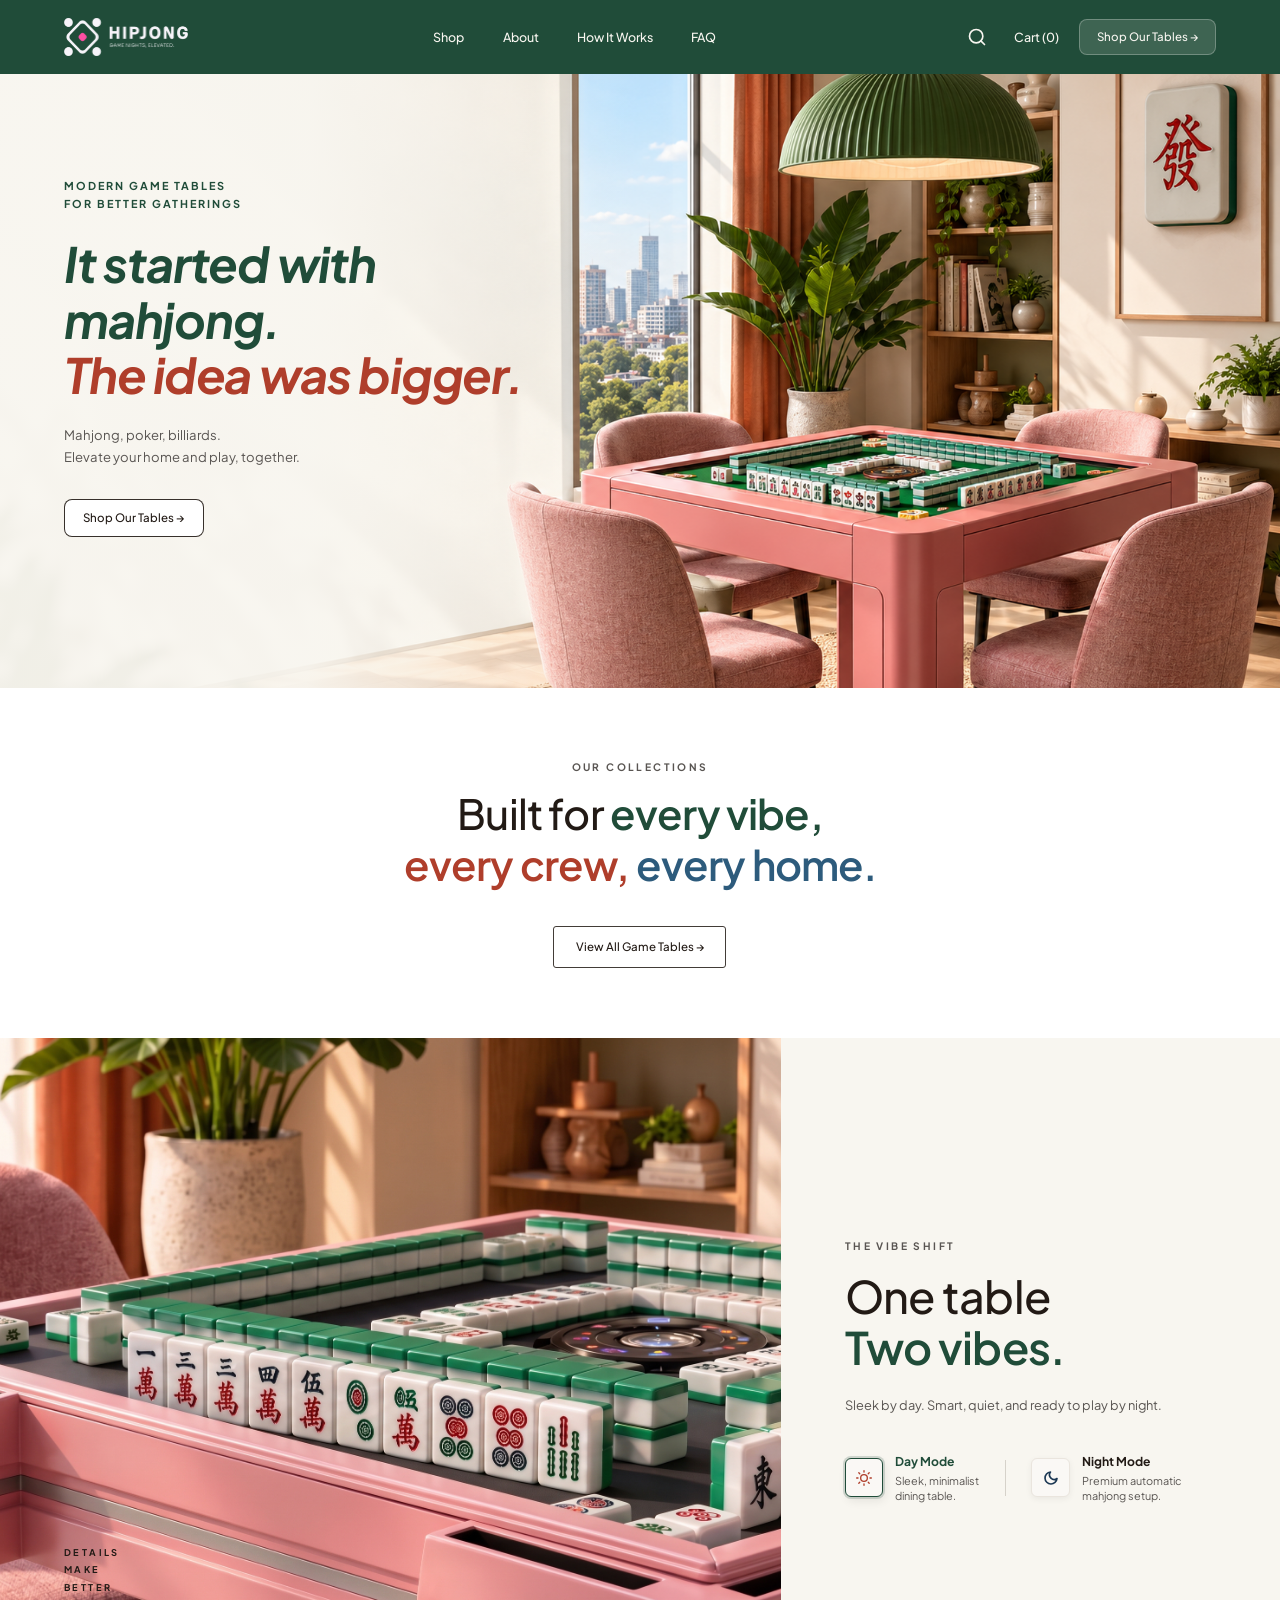
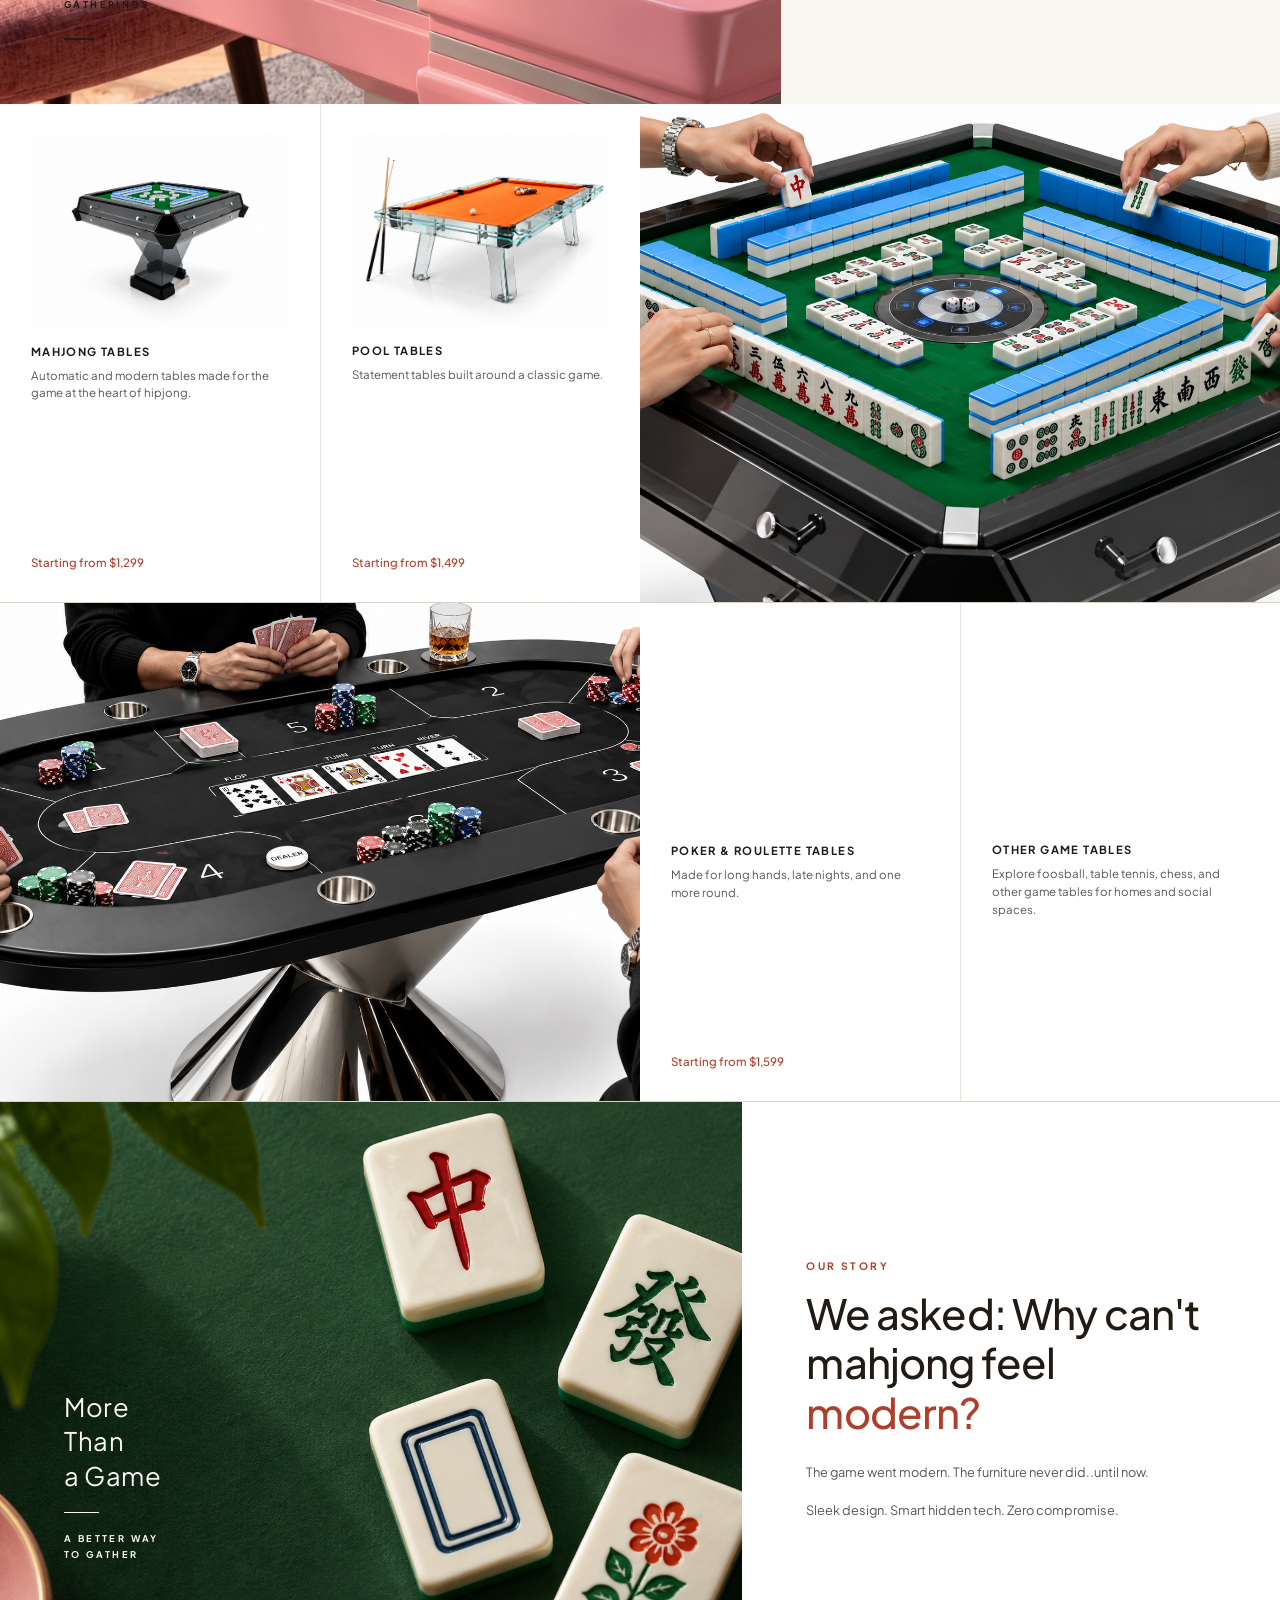
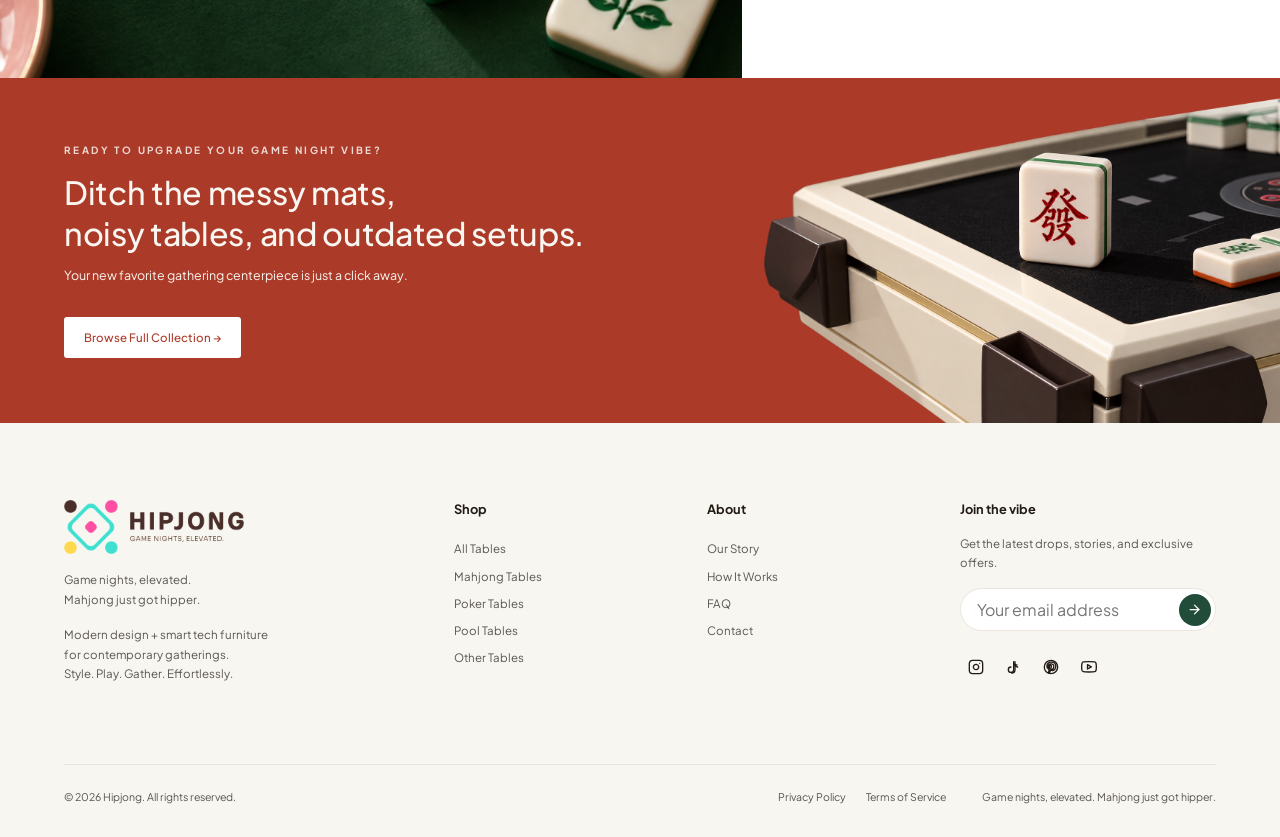
==== index.html @ 3e025894 "update everything" ====
<!DOCTYPE html>
<html lang="en">
<head>
    <meta charset="UTF-8">
    <!-- viewport-fit=cover: aman untuk iPhone dengan notch -->
    <meta name="viewport" content="width=device-width, initial-scale=1.0, viewport-fit=cover">
    <meta name="description" content="HIPJONG makes modern, smart mahjong tables for contemporary homes. Game nights, elevated.">
    <meta name="theme-color" content="#F8F6F0">
    <title>HIPJONG - Modern Mahjong Tables</title>

    <!-- Favicon -->
    <link rel="icon" href="favicon.ico?v=3" sizes="48x48">
    <link rel="icon" type="image/png" sizes="32x32" href="favicon-32x32.png?v=3">
    <link rel="icon" type="image/png" sizes="16x16" href="favicon-16x16.png?v=3">
    <link rel="icon" type="image/png" sizes="192x192" href="favicon-192x192.png?v=3">
    <link rel="apple-touch-icon" href="apple-touch-icon.png?v=3">

    <!-- Open Graph -->
    <meta property="og:type" content="website">
    <meta property="og:site_name" content="HIPJONG">
    <meta property="og:title" content="HIPJONG - Modern Mahjong Tables">
    <meta property="og:description" content="HIPJONG makes modern, smart mahjong tables for contemporary homes. Game nights, elevated.">
    <meta property="og:image" content="https://hipjong.com/og-image.jpg">
    <meta property="og:url" content="https://hipjong.com/">

    <!-- Twitter Card -->
    <meta name="twitter:card" content="summary_large_image">
    <meta name="twitter:title" content="HIPJONG - Modern Mahjong Tables">
    <meta name="twitter:description" content="HIPJONG makes modern, smart mahjong tables for contemporary homes. Game nights, elevated.">
    <meta name="twitter:image" content="https://hipjong.com/og-image.jpg">

    <link rel="preconnect" href="https://fonts.googleapis.com">
    <link rel="preconnect" href="https://fonts.gstatic.com" crossorigin>
    <link href="https://fonts.googleapis.com/css2?family=Plus+Jakarta+Sans:ital,wght@0,400;0,500;0,600;0,700;0,800;0,900;1,500;1,600;1,800;1,900&display=swap" rel="stylesheet">
    <link rel="stylesheet" href="style.css">
    <link rel="stylesheet" href="pages-extra.css">
    <link rel="stylesheet" href="logo-loader.css">
    <script src="loader.js"></script>
    <!-- Ditandai lebih awal supaya tidak ada kedipan konten -->
    <script>document.documentElement.classList.add('js');</script>
</head>
<body>
<!-- Page loader -->
<div class="page-loader" role="status" aria-live="polite">
    <span class="visually-hidden">Loading&hellip;</span>
    <div class="page-loader-inner">
        <svg class="pl-mark" viewBox="0 0 630 632" aria-hidden="true" focusable="false">
            <g transform="translate(315 316) rotate(45)">
                <rect class="pl-ring" x="-194" y="-194" width="388" height="388" rx="60" pathLength="1" fill="none" stroke="#3FE0D0" stroke-width="52"/>
                <rect class="pl-core" x="-55" y="-55" width="110" height="110" rx="20" fill="#FF4FA3"/>
            </g>
            <circle class="pl-dot pl-dot-1" cx="74" cy="75" r="74" fill="#4A2E2A"/>
            <circle class="pl-dot pl-dot-2" cx="556" cy="75" r="74" fill="#FF4FA3"/>
            <circle class="pl-dot pl-dot-3" cx="556" cy="557" r="74" fill="#3FE0D0"/>
            <circle class="pl-dot pl-dot-4" cx="74" cy="557" r="74" fill="#FFD84D"/>
        </svg>
        <p class="pl-tagline">Game nights, elevated.</p>
    </div>
</div>
<header class="navbar">
            <a href="index.html" class="logo" aria-label="HIPJONG - beranda">
                <img class="logo-img" src="hipjong-logo-light.png" alt="HIPJONG" width="1000" height="299">
            </a>

            <nav class="nav-links" id="primary-nav" aria-label="Menu utama">
                <a href="shop.html">Shop</a>
                <a href="about.html">About</a>
                <a href="how-it-works.html">How It Works</a>
                <a href="faq.html">FAQ</a>

                <!-- Hanya tampil di dalam drawer (mobile/tablet).
                     Dulu Cart & Search hilang total di layar kecil. -->
                <div class="nav-drawer-extra">
                    <a href="cart.html" class="drawer-cart">
                        <svg width="18" height="18" viewBox="0 0 24 24" fill="none" stroke="currentColor" stroke-width="2" stroke-linecap="round" stroke-linejoin="round" aria-hidden="true"><circle cx="9" cy="21" r="1"></circle><circle cx="20" cy="21" r="1"></circle><path d="M1 1h4l2.68 13.39a2 2 0 0 0 2 1.61h9.72a2 2 0 0 0 2-1.61L23 6H6"></path></svg>
                        Cart (0)
                    </a>
                    <button type="button" class="drawer-search">
                        <svg width="18" height="18" viewBox="0 0 24 24" fill="none" stroke="currentColor" stroke-width="2" stroke-linecap="round" stroke-linejoin="round" aria-hidden="true"><circle cx="11" cy="11" r="8"></circle><line x1="21" y1="21" x2="16.65" y2="16.65"></line></svg>
                        Search
                    </button>
                </div>
            </nav>

            <div class="nav-actions">
                <button class="search-btn" aria-label="Search">
                    <svg width="20" height="20" viewBox="0 0 24 24" fill="none" stroke="currentColor" stroke-width="2" stroke-linecap="round" stroke-linejoin="round" aria-hidden="true">
                        <circle cx="11" cy="11" r="8"></circle>
                        <line x1="21" y1="21" x2="16.65" y2="16.65"></line>
                    </svg>
                </button>
                <a href="cart.html" class="cart-link">Cart (0)</a>
                <!-- Label memendek di HP supaya tombol tidak pecah
                     jadi dua baris, tapi CTA tidak hilang. -->
                <a href="shop.html" class="btn btn-primary nav-cta">
                    <span class="cta-label-full">Shop Our Tables &rarr;</span>
                    <span class="cta-label-short">Shop &rarr;</span>
                </a>
            </div>

            <button class="menu-toggle" aria-label="Buka menu" aria-expanded="false" aria-controls="primary-nav">
                <span></span>
                <span></span>
                <span></span>
            </button>
        </header>

    <main id="main">
    <section class="split-hero">
        <div class="split-hero-text">
            <div class="hero-text-wrapper reveal-group">
                <span class="eyebrow reveal">MODERN GAME TABLES<br>FOR BETTER GATHERINGS</span>
                <h1 class="headline reveal">It started with<br>mahjong.<br><span class="highlight">The idea was bigger.</span></h1>
                <p class="description reveal">Mahjong, poker, billiards.<br>Elevate your home and play, together.</p>

                <div class="cta-group reveal reveal-group">
                    <a href="shop.html" class="btn btn-primary reveal">Shop Our Tables &rarr;</a>
                </div>
            </div>
        </div>
        <div class="split-hero-visual">
            <img src="hipjong hero.png" alt="HIPJONG modern mahjong table" loading="eager" decoding="async">
        </div>
    </section>

    <section class="featured-statement reveal-group">
        <span class="eyebrow reveal">OUR COLLECTIONS</span>
        <h2 class="collections-title reveal">
            Built for <span class="highlight-green">every vibe,</span><br>
            <span class="highlight-red">every crew,</span> <span class="highlight-blue">every home.</span>
        </h2>
        <a href="shop.html" class="view-all-link reveal">View All Game Tables &rarr;</a>
    </section>

    <section class="vibe-shift">
        <div class="vibe-visual">
            <div class="vibe-image-stack">
                <img src="meja biru.png" alt="Blue Mahjong Table - Day Mode" class="vibe-image vibe-image-day" loading="lazy" decoding="async">
                <img src="meja biru night.png" alt="Blue Mahjong Table - Night Mode" class="vibe-image vibe-image-night" loading="lazy" decoding="async">
            </div>
            <div class="floating-text reveal-left">
                DETAILS<br>
                MAKE<br>
                BETTER<br>
                GATHERINGS
                <div class="line"></div>
            </div>
        </div>

        <div class="vibe-content reveal-group">
            <span class="eyebrow reveal">THE VIBE SHIFT</span>
            <h2 class="vibe-headline reveal">One table <br><span class="highlight-green">Two vibes.</span></h2>
            
            <p class="description reveal">Sleek by day. Smart, quiet, and ready to play by night.</p>
            
            <div class="modes-wrapper reveal reveal-group">
                <!-- Day Mode -->
                <div class="mode-item active-mode" data-mode="day">
                    <div class="mode-icon tile">
                        <svg width="24" height="24" viewBox="0 0 24 24" fill="none" stroke="#AF3E2B" stroke-width="2" stroke-linecap="round" stroke-linejoin="round">
                            <circle cx="12" cy="12" r="5"></circle>
                            <line x1="12" y1="1" x2="12" y2="3"></line>
                            <line x1="12" y1="21" x2="12" y2="23"></line>
                            <line x1="4.22" y1="4.22" x2="5.64" y2="5.64"></line>
                            <line x1="18.36" y1="18.36" x2="19.78" y2="19.78"></line>
                            <line x1="1" y1="12" x2="3" y2="12"></line>
                            <line x1="21" y1="12" x2="23" y2="12"></line>
                            <line x1="4.22" y1="19.78" x2="5.64" y2="18.36"></line>
                            <line x1="18.36" y1="5.64" x2="19.78" y2="4.22"></line>
                        </svg>
                    </div>
                    <div class="mode-text">
                        <h4>Day Mode</h4>
                        <p>Sleek, minimalist<br>dining table.</p>
                    </div>
                </div>
                
                <div class="mode-divider"></div>
                
                <div class="mode-item" data-mode="night">
                    <div class="mode-icon tile">
                        <svg width="22" height="22" viewBox="0 0 24 24" fill="none" stroke="#1C3854" stroke-width="2.5" stroke-linecap="round" stroke-linejoin="round">
                            <path d="M21 12.79A9 9 0 1 1 11.21 3 7 7 0 0 0 21 12.79z"></path>
                        </svg>
                    </div>
                    <div class="mode-text">
                        <h4>Night Mode</h4>
                        <p>Premium automatic<br>mahjong setup.</p>
                    </div>
                </div>
            </div>
        </div>
    </section>
    <section class="checker-row image-right">
        <div class="checker-products">
            <a href="shop.html?cat=mahjong" class="mini-product reveal">
                <div class="mini-product-img">
                    <img src="majong table new.png" alt="Lorem Table No.1" loading="lazy" decoding="async">
                </div>
                <span class="mini-product-name">MAHJONG TABLES</span>
                <p class="mini-product-desc">Automatic and modern tables made for the game at the heart of hipjong.</p>
                <span class="mini-product-price">Starting from $1,299</span>
            </a>
            <a href="shop.html?cat=billiard" class="mini-product reveal">
                <div class="mini-product-img">
                    <img src="billiard table.png" alt="Lorem Table No.2" loading="lazy" decoding="async">
                </div>
                <span class="mini-product-name">POOL TABLES</span>
                <p class="mini-product-desc">Statement tables built around a classic game.</p>
                <span class="mini-product-price">Starting from $1,499</span>
            </a>
        </div>
        <div class="checker-image">
            <img src="mahjong hover.png" alt="HIPJONG mahjong table detail" loading="lazy" decoding="async">
        </div>
    </section>
    <section class="checker-row">
        <div class="checker-image">
            <img src="poker hover.png" alt="HIPJONG poker table detail" loading="lazy" decoding="async">
        </div>
        <div class="checker-products has-three">
            <a href="shop.html?cat=poker" class="mini-product reveal">
                <div class="mini-product-img">
                    <img src="poker table.png" alt="Lorem Table No.3" loading="lazy" decoding="async">
                </div>
                <span class="mini-product-name">POKER & ROULETTE TABLES</span>
                <p class="mini-product-desc">Made for long hands, late nights, and one more round.</p>
                <span class="mini-product-price">Starting from $1,599</span>
            </a>
            <a href="shop.html?cat=foosball" class="mini-product reveal">
                <div class="mini-product-img">
                    <img src="foosball table.png" alt="Lorem Table No.4" loading="lazy" decoding="async">
                </div>
                <span class="mini-product-name">OTHER GAME TABLES</span>
                <p class="mini-product-desc">Explore foosball, table tennis, chess, and other game tables for homes and social spaces.</p>
            </a>
        </div>
        </div>
    </section>

    <section class="our-story" id="our-story">
        <div class="story-visual">
            <img src="mahjong close up.png" alt="Mahjong Tiles Layout" class="story-image reveal-scale" loading="lazy" decoding="async">
            
            <div class="story-floating-text reveal-left">
                <span class="large-text">More<br>Than<br>a Game</span>
                <div class="line"></div>
                <span class="small-text">A BETTER WAY<br>TO GATHER</span>
            </div>
        </div>

        <div class="story-content reveal-group">
            <span class="eyebrow red-text reveal">OUR STORY</span>
            <h2 class="story-headline reveal">We asked: Why can't<br>mahjong feel <span class="highlight-red">modern?</span></h2>
            
            <p class="reveal">The game went modern. The furniture never did..until now.</p>
            
            <p class="reveal">Sleek design. Smart hidden tech. Zero compromise.</p>
        </div>
    </section>
    <section class="cta-banner">
        <div class="cta-content reveal-group">
            <span class="eyebrow white-text reveal">READY TO UPGRADE YOUR GAME NIGHT VIBE?</span>
            <h2 class="cta-headline reveal">Ditch the messy mats,<br>noisy tables, and outdated setups.</h2>
            <p class="cta-subtext reveal">Your new favorite gathering centerpiece is just a click away.</p>
            
            <a href="shop.html" class="btn-white reveal">Browse Full Collection &rarr;</a>
        </div>
        <div class="cta-visual">
            <!-- Ganti dengan nama file foto meja & batu mahjong dari dekat -->
            <img src="close up.png" alt="Mahjong Table Close Up" class="cta-image reveal-scale" loading="lazy" decoding="async">
        </div>
    </section>

    </main>

    <footer class="site-footer">
        <div class="footer-decoration left-deco" aria-hidden="true">
            <img src="batu-mahjong-kiri.png" alt="" loading="lazy">
        </div>
        <div class="footer-decoration right-deco" aria-hidden="true">
            <img src="batu-mahjong-kanan.png" alt="" loading="lazy">
        </div>

        <div class="footer-top reveal-group">
            <div class="footer-column brand-col reveal">
                <h3 class="footer-logo"><img class="footer-logo-img" src="hipjong-logo.png" alt="HIPJONG" width="1000" height="299" loading="lazy"></h3>
                <p>Game nights, elevated.<br>Mahjong just got hipper.</p>
                <p>Modern design + smart tech furniture<br>for contemporary gatherings.<br>Style. Play. Gather. Effortlessly.</p>
            </div>

            <div class="footer-column links-col reveal">
                <h4 class="footer-heading">Shop</h4>
                <ul>
                    <li><a href="shop.html">All Tables</a></li>
                    <li><a href="shop.html?cat=mahjong">Mahjong Tables</a></li>
                    <li><a href="shop.html?cat=poker">Poker Tables</a></li>
                    <li><a href="shop.html?cat=billiard">Pool Tables</a></li>
                    <li><a href="shop.html?cat=foosball">Other Tables</a></li>
                </ul>
            </div>

            <div class="footer-column links-col reveal">
                <h4 class="footer-heading">About</h4>
                <ul>
                    <li><a href="index.html#our-story">Our Story</a></li>
                    <li><a href="how-it-works.html">How It Works</a></li>
                    <li><a href="faq.html">FAQ</a></li>
                    <li><a href="contact.html">Contact</a></li>
                </ul>
            </div>

            <div class="footer-column newsletter-col reveal">
                <h4 class="footer-heading">Join the vibe</h4>
                <p>Get the latest drops, stories, and exclusive offers.</p>

                <form class="newsletter-form">
                    <label class="visually-hidden" for="newsletter-email">Email address</label>
                    <input id="newsletter-email" name="email" type="email" inputmode="email" autocomplete="email" placeholder="Your email address" required>
                    <button type="submit" aria-label="Subscribe">
                        <svg width="18" height="18" viewBox="0 0 24 24" fill="none" stroke="currentColor" stroke-width="2" stroke-linecap="round" stroke-linejoin="round" aria-hidden="true">
                            <line x1="5" y1="12" x2="19" y2="12"></line>
                            <polyline points="12 5 19 12 12 19"></polyline>
                        </svg>
                    </button>
                </form>

                <div class="social-icons">
                    <a href="#" aria-label="Instagram">
                        <svg width="20" height="20" viewBox="0 0 24 24" fill="none" stroke="currentColor" stroke-width="2" stroke-linecap="round" stroke-linejoin="round" aria-hidden="true"><rect x="2" y="2" width="20" height="20" rx="5" ry="5"></rect><path d="M16 11.37A4 4 0 1 1 12.63 8 4 4 0 0 1 16 11.37z"></path><line x1="17.5" y1="6.5" x2="17.51" y2="6.5"></line></svg>
                    </a>
                    <a href="#" aria-label="TikTok">
                        <svg width="20" height="20" viewBox="0 0 24 24" fill="none" stroke="currentColor" stroke-width="2" stroke-linecap="round" stroke-linejoin="round" aria-hidden="true"><path d="M9 12a4 4 0 1 0 4 4V4a5 5 0 0 0 5 5"></path><path d="M15 4v12a5 5 0 0 1-5 5"></path><path d="M15 8a4 4 0 0 0 4 4"></path></svg>
                    </a>
                    <a href="#" aria-label="Pinterest">
                        <svg width="20" height="20" viewBox="0 0 24 24" fill="none" stroke="currentColor" stroke-width="2" stroke-linecap="round" stroke-linejoin="round" aria-hidden="true"><path d="M12 2C6.5 2 2 6.5 2 12c0 4.3 2.7 8.1 6.6 9.5-.1-.8-.2-2.1.04-3l1.2-5.1s-.3-.6-.3-1.5c0-1.4.8-2.5 1.8-2.5.8 0 1.2.6 1.2 1.3 0 .8-.5 2-.8 3.1-.2 1 .5 1.7 1.4 1.7 1.7 0 3-1.8 3-4.4 0-2.3-1.7-3.9-4-3.9-2.7 0-4.3 2-4.3 4.1 0 .8.3 1.7.7 2.1.1.1.1.2.1.3-.1.4-.3 1.1-.3 1.2-.1.1-.2.2-.4.1-1.3-.6-2.1-2.5-2.1-4 0-3.3 2.4-6.3 6.9-6.3 3.6 0 6.4 2.6 6.4 6.1 0 3.6-2.3 6.5-5.4 6.5-1 0-2-.5-2.4-1.2l-.7 2.5c-.2.9-.9 2-1.3 2.7A10 10 0 0 0 12 22c5.5 0 10-4.5 10-10S17.5 2 12 2z"></path></svg>
                    </a>
                    <a href="#" aria-label="YouTube">
                        <svg width="22" height="22" viewBox="0 0 24 24" fill="none" stroke="currentColor" stroke-width="2" stroke-linecap="round" stroke-linejoin="round" aria-hidden="true"><path d="M22.54 6.42a2.78 2.78 0 0 0-1.94-2C18.88 4 12 4 12 4s-6.88 0-8.6.46a2.78 2.78 0 0 0-1.94 2A29 29 0 0 0 1 11.75a29 29 0 0 0 .46 5.33A2.78 2.78 0 0 0 3.4 19c1.72.46 8.6.46 8.6.46s6.88 0 8.6-.46a2.78 2.78 0 0 0 1.94-2 29 29 0 0 0 .46-5.25 29 29 0 0 0-.46-5.33z"></path><polygon points="9.75 15.02 15.5 11.75 9.75 8.48 9.75 15.02"></polygon></svg>
                    </a>
                </div>
            </div>
        </div>

        <div class="footer-bottom">
            <p>&copy; 2026 Hipjong. All rights reserved.</p>
            <div class="footer-legal">
                <a href="privacy.html">Privacy Policy</a>
                <a href="terms.html">Terms of Service</a>
                <span class="legal-tagline">Game nights, elevated. Mahjong just got hipper.</span>
            </div>
        </div>
    </footer>

    <script src="script.js" defer></script>
    <script src="cart.js"></script>
    <script src="search.js" defer></script>
    <script src="forms.js" defer></script>
</body>
</html>
---- style.css ----
*,
*::before,
*::after {
    margin: 0;
    padding: 0;
    box-sizing: border-box;
}

:root {
    /* Warna */
    --text-dark: #221A15;
    --text-muted: #595552;
    --brand-red: #AF3E2B;
    --brand-green: #204C39;
    --brand-green-hover: #153526;
    --border-color: #D6D2CA;
    --cream: #F8F6F0;
    --cream-deep: #E6E1D8;
    --white: #FFFFFF;
    --terracotta: #AC3A29;
    --tile-blue: #3B728F;
    --tile-gold: #D6973F;

    /* Font */
    --font-body: 'Plus Jakarta Sans', system-ui, -apple-system, 'Segoe UI', sans-serif;
    --font-display: 'Plus Jakarta Sans', system-ui, -apple-system, 'Segoe UI', sans-serif;
    --font-script: 'Plus Jakarta Sans', system-ui, -apple-system, 'Segoe UI', sans-serif;

    /* Ruang horizontal global — satu sumber kebenaran.
       Dipakai navbar, hero, semua section, dan footer supaya
       teks selalu rata di kiri pada setiap lebar layar. */
    --pad-x: clamp(1.25rem, 5vw, 4rem);

    /* Ruang vertikal antar section */
    --pad-y: clamp(3rem, 7vw, 6rem);

    /* Perkiraan tinggi navbar, dipakai untuk offset hero,
       sticky, dan scroll-margin anchor. */
    --nav-h: clamp(4.25rem, 9vw, 6.5rem);

    /* Skala tipografi fluid */
    --fs-eyebrow: clamp(0.68rem, 1.4vw, 0.75rem);
    --fs-body: clamp(0.98rem, 1.15vw, 1.1rem);
    --fs-small: clamp(0.85rem, 1vw, 0.9rem);
    --fs-h1: clamp(2.2rem, 7.5vw, 4.5rem);
    --fs-h2: clamp(1.85rem, 4.6vw, 3.5rem);
    --fs-h3: clamp(1.7rem, 4vw, 2.6rem);
    --fs-page-h1: clamp(2rem, 6vw, 3.6rem);
}

/* ============ 02. ELEMEN DASAR ============ */
html {
    -webkit-text-size-adjust: 100%;
    text-size-adjust: 100%;
    scroll-behavior: smooth;
}

@media (prefers-reduced-motion: reduce) {
    html { scroll-behavior: auto; }
}

body {
    font-family: var(--font-body);
    color: var(--text-dark);
    line-height: 1.5;
    background-color: var(--white);
    /* `clip` menahan luapan horizontal TANPA mematikan
       position: sticky (berbeda dari overflow-x: hidden). */
    overflow-x: clip;
}

/* Jaring pengaman untuk browser lama yang belum dukung clip */
@supports not (overflow-x: clip) {
    body { overflow-x: hidden; }
}

img,
svg,
video {
    display: block;
    max-width: 100%;
}

/* Teks panjang & URL tidak boleh merobek layout di layar sempit */
h1, h2, h3, h4, p, a, li, summary {
    overflow-wrap: break-word;
}

h1, h2, h3, h4,
.logo-text,
.eyebrow {
    font-family: var(--font-display);
}

/* Anchor (#our-story) tidak tertutup navbar sticky */
[id] { scroll-margin-top: calc(var(--nav-h) + 1rem); }

/* Fokus keyboard selalu terlihat */
a:focus-visible,
button:focus-visible,
summary:focus-visible,
input:focus-visible {
    outline: 2px solid var(--brand-green);
    outline-offset: 3px;
    border-radius: 4px;
}

.eyebrow {
    font-size: var(--fs-eyebrow);
    font-weight: 700;
    letter-spacing: 2.5px;
    color: var(--text-muted);
    text-transform: uppercase;
    margin-bottom: 1.5rem;
    display: block;
    line-height: 1.5;
}

.eyebrow.red-text {
    color: var(--brand-red);
    margin-bottom: 1.5rem;
}

.eyebrow.white-text {
    color: rgba(248, 246, 240, 0.85);
    margin-bottom: 1rem;
}

.description {
    font-size: var(--fs-body);
    color: var(--text-muted);
    line-height: 1.65;
    /* ch lebih baik dari px: panjang baris ikut ukuran font */
    max-width: 46ch;
}

/* ============ 03. NAVBAR ============ */
.navbar {
    position: absolute;
    top: 0;
    left: 0;
    right: 0;
    display: flex;
    justify-content: space-between;
    align-items: center;
    gap: 1.5rem;
    padding: clamp(1.1rem, 2.5vw, 2rem) var(--pad-x);
    width: 100%;
    z-index: 60;
}

/* Navbar halaman internal: menempel di atas saat scroll */
.navbar-static {
    position: sticky;
    top: 0;
    background-color: var(--cream);
    border-bottom: 1px solid var(--border-color);
}

/* Navbar transparan di atas foto hero (hanya index.html) —
   teks & ikon dibuat terang karena foto di belakangnya sudah
   digelapkan lewat .hero::before. Reset ke warna gelap terjadi
   di breakpoint drawer (§13) begitu nav-links & tombol menu
   duduk di atas panel drawer berwarna krem. */
.navbar:not(.navbar-static) .logo-text,
.navbar:not(.navbar-static) .nav-links a,
.navbar:not(.navbar-static) .cart-link,
.navbar:not(.navbar-static) .search-btn {
    color: var(--cream);
}

.navbar:not(.navbar-static) .menu-toggle span {
    background-color: var(--cream);
}

.logo,
a.logo {
    display: flex;
    align-items: center;
    gap: 0.75rem;
    cursor: pointer;
    text-decoration: none;
    color: inherit;
    flex-shrink: 0;
}

.logo-icon {
    display: grid;
    grid-template-columns: 1fr 1fr;
    gap: 3px;
    width: 24px;
    height: 24px;
    flex-shrink: 0;
}

.logo-icon .box { border-radius: 2px; }
.logo-icon .red { background-color: #D36A4F; }
.logo-icon .green { background-color: #386C5F; }
.logo-icon .blue { background-color: #3B728F; }
.logo-icon .empty {
    border: 2px solid #D6973F;
    background-color: transparent;
}

.logo-text {
    font-weight: 700;
    font-size: clamp(1.05rem, 2vw, 1.25rem);
    letter-spacing: 1px;
    white-space: nowrap;
}

.nav-links {
    display: flex;
    /* Gap ikut lebar layar → tidak pernah mendesak tombol CTA */
    gap: clamp(1.25rem, 3vw, 3rem);
}

.nav-links a {
    text-decoration: none;
    color: var(--text-dark);
    font-weight: 500;
    font-size: clamp(0.88rem, 1.1vw, 0.95rem);
    white-space: nowrap;
    transition: color 0.2s;
}

.nav-links a:hover,
.nav-links a[aria-current="page"] { color: var(--brand-red); }

.nav-actions {
    display: flex;
    align-items: center;
    gap: clamp(0.75rem, 1.6vw, 1.5rem);
}

.search-btn {
    background: none;
    border: none;
    cursor: pointer;
    color: var(--text-dark);
    display: flex;
    align-items: center;
    /* Target sentuh minimum 44px */
    min-width: 44px;
    min-height: 44px;
    justify-content: center;
    transition: opacity 0.2s ease, transform 0.2s ease;
}

.search-btn:hover { opacity: 0.65; transform: scale(1.08); }

.cart-link {
    text-decoration: none;
    color: var(--text-dark);
    font-weight: 500;
    font-size: clamp(0.88rem, 1.1vw, 0.95rem);
    white-space: nowrap;
    transition: opacity 0.2s ease;
}

.cart-link:hover { opacity: 0.7; }

/* --- Hamburger --- */
.menu-toggle {
    display: none;
    flex-direction: column;
    justify-content: center;
    align-items: center;
    gap: 5px;
    width: 44px;
    height: 44px;
    background: none;
    border: none;
    cursor: pointer;
    z-index: 70;
    flex-shrink: 0;
}

.menu-toggle span {
    display: block;
    width: 26px;
    height: 2px;
    background-color: var(--text-dark);
    border-radius: 2px;
    transition: transform 0.3s ease, opacity 0.3s ease;
}

.menu-toggle.active span:nth-child(1) { transform: translateY(7px) rotate(45deg); }
.menu-toggle.active span:nth-child(2) { opacity: 0; }
.menu-toggle.active span:nth-child(3) { transform: translateY(-7px) rotate(-45deg); }

/* Lapisan gelap di belakang drawer */
.nav-overlay {
    position: fixed;
    inset: 0;
    background-color: rgba(34, 26, 21, 0.45);
    opacity: 0;
    visibility: hidden;
    transition: opacity 0.35s ease, visibility 0.35s ease;
    z-index: 55;
}

.nav-overlay.active {
    opacity: 1;
    visibility: visible;
}

/* Blokir scroll body saat drawer terbuka */
body.nav-open {
    overflow: hidden;
    touch-action: none;
}

/* Isi tambahan drawer (cart & search) — hanya tampil di drawer */
.nav-drawer-extra { display: none; }

/* ============ 04. TOMBOL ============ */
.btn {
    display: inline-flex;
    align-items: center;
    justify-content: center;
    gap: 0.4rem;
    padding: 0.85rem clamp(1.1rem, 2.2vw, 1.75rem);
    border-radius: 8px;
    font-weight: 500;
    text-decoration: none;
    font-size: clamp(0.85rem, 1.1vw, 0.95rem);
    line-height: 1.2;
    min-height: 44px;
    text-align: center;
    transition: background-color 0.3s ease, border-color 0.3s ease, transform 0.2s ease;
    will-change: transform;
}

.btn-primary {
    background-color: var(--brand-green);
    color: var(--white);
    border: 1px solid var(--brand-green);
}

.btn-primary:hover { background-color: var(--brand-green-hover); }

.btn-outline {
    background-color: transparent;
    color: var(--cream);
    border: 1px solid rgba(255, 255, 255, 0.55);
}

.btn-outline:hover {
    border-color: var(--cream);
    background-color: rgba(255, 255, 255, 0.15);
}

.btn:hover { transform: translateY(-2px); }
.btn:active { transform: translateY(0) scale(0.97); }

.btn-white {
    background-color: var(--white);
    color: var(--terracotta);
    font-family: var(--font-display);
    font-weight: 600;
    font-size: clamp(0.85rem, 1.1vw, 0.95rem);
    padding: 1rem clamp(1.2rem, 2.2vw, 1.8rem);
    border-radius: 6px;
    text-decoration: none;
    display: inline-flex;
    align-items: center;
    justify-content: center;
    align-self: flex-start;
    min-height: 44px;
    transition: transform 0.2s ease, box-shadow 0.2s ease;
    will-change: transform;
}

.btn-white:hover {
    transform: translateY(-2px);
    box-shadow: 0 4px 12px rgba(0, 0, 0, 0.15);
}

.btn-white:active { transform: translateY(0) scale(0.97); }

/* ============ 05. HERO ============ */
.hero {
    position: relative;
    width: 100%;
    /* svh = tinggi layar sesungguhnya di HP (tanpa terpotong
       address bar). dvh/vh sebagai fallback berlapis. */
    min-height: 100vh;
    min-height: 100dvh;
    min-height: 100svh;
    background-image: url('hipjong hero.png');
    background-size: cover;
    background-position: center;
    background-repeat: no-repeat;
    background-color: var(--cream-deep);
    display: flex;
    align-items: center;
    /* Ruang untuk navbar absolute di atasnya */
    padding-top: var(--nav-h);
    padding-bottom: clamp(2rem, 6vw, 4rem);
}

/* Lapisan gelap di atas foto supaya teks selalu terbaca —
   crop background-size:cover berubah-ubah di tiap lebar layar
   (HP/tablet menampilkan bagian foto yang berbeda dari desktop),
   jadi teks gelap bisa "hilang" kalau kebetulan crop-nya terang.
   Gradasi lebih pekat di kiri & bawah (tempat teks & navbar
   berada), tetap ada tint dasar di seluruh foto sebagai jaring
   pengaman di lebar layar mana pun. */
.hero::before {
    content: '';
    position: absolute;
    inset: 0;
    z-index: 1;
    background-image:
        linear-gradient(180deg, rgba(15, 10, 8, 0.55) 0%, rgba(15, 10, 8, 0.25) 30%, rgba(15, 10, 8, 0.55) 100%),
        linear-gradient(100deg, rgba(15, 10, 8, 0.7) 0%, rgba(15, 10, 8, 0.4) 42%, rgba(15, 10, 8, 0.15) 75%);
    pointer-events: none;
}

/* Layar sempit (HP/tablet): foto ter-crop lebih zoom-in dan
   rata tengah, jadi tint dasarnya dinaikkan sedikit lagi supaya
   tetap aman walau area yang tampak kebetulan terang. */
@media (max-width: 900px) {
    .hero::before {
        background-image:
            linear-gradient(180deg, rgba(15, 10, 8, 0.6) 0%, rgba(15, 10, 8, 0.4) 35%, rgba(15, 10, 8, 0.62) 100%),
            linear-gradient(100deg, rgba(15, 10, 8, 0.55) 0%, rgba(15, 10, 8, 0.5) 60%, rgba(15, 10, 8, 0.35) 100%);
    }
}

.hero-content {
    position: relative;
    z-index: 2;
    flex: 1;
    display: flex;
    align-items: center;
    padding-inline: var(--pad-x);
    min-width: 0;
}

.hero-text-wrapper {
    max-width: 520px;
    width: 100%;
}

.hero .eyebrow {
    color: rgba(255, 255, 255, 0.88);
}

.headline {
    font-size: var(--fs-h1);
    font-weight: 600;
    line-height: 1.05;
    margin-bottom: 0.5rem;
    letter-spacing: -0.03em;
    color: var(--cream);
}

.headline .highlight { color: #FF9A7A; }

.sub-headline {
    font-size: clamp(1.15rem, 3.4vw, 2rem);
    font-weight: 500;
    margin-bottom: 1.5rem;
    color: var(--cream);
    letter-spacing: -0.01em;
}

.hero .description {
    margin-bottom: clamp(1.75rem, 4vw, 2.5rem);
    max-width: 42ch;
    color: rgba(255, 255, 255, 0.82);
}

.cta-group {
    display: flex;
    flex-wrap: wrap;
    gap: 1rem;
    margin-bottom: clamp(2rem, 5vw, 3rem);
}

.social-proof {
    display: flex;
    align-items: center;
    gap: 1rem;
    flex-wrap: wrap;
    row-gap: 0.75rem;
}

.avatars { display: flex; }

.avatars img {
    width: clamp(28px, 6vw, 32px);
    height: clamp(28px, 6vw, 32px);
    border-radius: 0;
    border: 2px solid var(--white);
    margin-left: -10px;
    object-fit: cover;
}

.avatars img:first-child { margin-left: 0; }

.rating-text {
    font-size: var(--fs-small);
    color: rgba(255, 255, 255, 0.82);
}

.rating-text strong {
    color: var(--cream);
    font-weight: 600;
}

.stars {
    color: #F2B93B;
    font-size: 1rem;
    letter-spacing: 2px;
    margin-top: 2px;
}

/* ============ 06. VIBE SHIFT ============ */
.vibe-shift {
    display: flex;
    width: 100%;
    min-height: 85vh;
}

.vibe-visual {
    flex: 1;
    position: relative;
    background-color: var(--cream-deep);
    overflow: hidden;
    min-width: 0;
}

.vibe-image {
    width: 100%;
    height: 100%;
    object-fit: cover;
    object-position: center;
}

@media (max-width: 1024px) {
    .vibe-image-stack {
        position: absolute;
        inset: 0;
    }
}

.vibe-image-stack .vibe-image {
    position: absolute;
    inset: 0;
    width: 100%;
    height: 100%;
    object-fit: cover;
    object-position: center;
    transition: opacity 1.1s cubic-bezier(0.4, 0, 0.2, 1),
                filter 1.1s cubic-bezier(0.4, 0, 0.2, 1),
                transform 1.1s cubic-bezier(0.4, 0, 0.2, 1);
}

.vibe-image-day { opacity: 1; z-index: 2; }

.vibe-image-day.is-hidden {
    opacity: 0;
    filter: blur(10px);
    transform: scale(1.04);
}

.vibe-image-night {
    opacity: 0;
    z-index: 3;
    filter: blur(10px);
    transform: scale(1.04);
}

.vibe-image-night.is-visible {
    opacity: 1;
    filter: blur(0);
    transform: scale(1);
}

.floating-text {
    position: absolute;
    left: var(--pad-x);
    bottom: clamp(1.25rem, 5vw, 5rem);
    font-family: var(--font-display);
    font-size: clamp(0.7rem, 1.3vw, 0.85rem);
    font-weight: 700;
    letter-spacing: 3px;
    line-height: 1.8;
    color: var(--text-dark);
    z-index: 4;
    transition: color 0.6s ease;
}

.floating-text .line {
    width: 30px;
    height: 1.5px;
    background-color: var(--text-dark);
    margin-top: clamp(0.75rem, 2vw, 1.5rem);
    transition: background-color 0.6s ease;
}

.vibe-visual.night-active .floating-text { color: var(--cream); }
.vibe-visual.night-active .floating-text .line { background-color: var(--cream); }

.vibe-content {
    flex: 1;
    background-color: var(--cream);
    padding: var(--pad-y) var(--pad-x);
    display: flex;
    flex-direction: column;
    justify-content: center;
    min-width: 0;
}

.vibe-headline {
    font-family: var(--font-display);
    font-size: var(--fs-h2);
    font-weight: 500;
    line-height: 1.1;
    margin-bottom: clamp(1.25rem, 3vw, 2rem);
    color: var(--text-dark);
    letter-spacing: -0.02em;
}

.vibe-headline .highlight-green {
    color: var(--brand-green);
    font-weight: 600;
}

.vibe-content .description {
    margin-bottom: 1.5rem;
    max-width: 58ch;
}

/* Mode toggles (batu mahjong) */
.modes-wrapper {
    display: flex;
    align-items: center;
    flex-wrap: wrap;
    gap: clamp(1.25rem, 3vw, 2.5rem);
    margin-top: 2rem;
}

.mode-item {
    display: flex;
    align-items: center;
    gap: clamp(0.85rem, 2vw, 1.25rem);
}

.mode-item[data-mode] {
    cursor: pointer;
    user-select: none;
    transition: transform 0.2s ease;
    border-radius: 10px;
}

.mode-item[data-mode]:hover { transform: translateY(-2px); }
.mode-item[data-mode]:active { transform: translateY(0) scale(0.97); }

.mode-icon.tile {
    width: 52px;
    height: 68px;
    flex-shrink: 0;
    background-color: #FAF8F5;
    border-radius: 8px;
    display: flex;
    justify-content: center;
    align-items: center;
    box-shadow: 2px 4px 10px rgba(0, 0, 0, 0.08), inset -2px -4px 5px rgba(0, 0, 0, 0.04);
    border: 1px solid #EAE5DE;
}

.mode-item.active-mode .mode-icon.tile {
    border-color: var(--brand-green);
    box-shadow: 0 0 0 2px rgba(32, 76, 57, 0.18), 2px 4px 10px rgba(0, 0, 0, 0.08);
    transition: box-shadow 0.3s ease, border-color 0.3s ease;
}

.mode-text h4 {
    font-family: var(--font-display);
    font-size: clamp(0.98rem, 1.3vw, 1.05rem);
    font-weight: 700;
    color: var(--text-dark);
    margin-bottom: 0.2rem;
}

.mode-item.active-mode .mode-text h4 {
    color: var(--brand-green);
    transition: color 0.3s ease;
}

.mode-text p {
    font-size: var(--fs-small);
    color: var(--text-muted);
    line-height: 1.35;
}

.mode-divider {
    width: 1px;
    height: 50px;
    background-color: var(--border-color);
}

/* ============ 07. COLLECTIONS ============ */
.collections {
    background-color: var(--cream);
    padding: var(--pad-y) var(--pad-x);
    width: 100%;
}

.collections-header {
    display: flex;
    justify-content: space-between;
    align-items: flex-end;
    gap: 1.5rem;
    flex-wrap: wrap;
    margin-bottom: clamp(2rem, 5vw, 3.5rem);
}

.collections-title {
    font-family: var(--font-display);
    font-size: clamp(1.85rem, 4.4vw, 3.2rem);
    font-weight: 500;
    line-height: 1.15;
    color: var(--text-dark);
    letter-spacing: -0.02em;
    margin-top: 0.5rem;
}

.collections-title .highlight-green { color: var(--brand-green); font-weight: 600; }
.collections-title .highlight-red { color: var(--brand-red); font-weight: 600; }
.collections-title .highlight-blue { color: #2D5B7C; font-weight: 600; }

.view-all-link {
    font-weight: 500;
    color: var(--text-dark);
    text-decoration: none;
    border-bottom: 1.5px solid var(--text-dark);
    padding-bottom: 4px;
    font-size: clamp(0.88rem, 1.1vw, 0.95rem);
    white-space: nowrap;
    transition: opacity 0.2s ease;
    will-change: transform;
}

.view-all-link:hover { opacity: 0.7; }

/* Grid yang mengatur kolomnya sendiri:
   3 kolom di desktop → 2 di tablet/half view → 1 di HP,
   tanpa perlu media query terpisah. */
.collections-grid {
    display: grid;
    grid-template-columns: repeat(auto-fit, minmax(min(100%, 220px), 1fr));
    gap: clamp(1.25rem, 2.2vw, 1.75rem);
}

.collection-card {
    display: flex;
    flex-direction: column;
    text-decoration: none;
    cursor: pointer;
    min-width: 0;
}

/* aspect-ratio menggantikan height tetap → gambar tidak
   pernah gepeng/terpotong aneh di layar sempit. */
.card-image-wrapper {
    width: 100%;
    aspect-ratio: 4 / 3;
    border-radius: 0;
    overflow: hidden;
    margin-bottom: 1.25rem;
    background-color: var(--cream-deep);
}

.card-image-wrapper img {
    width: 100%;
    height: 100%;
    object-fit: cover; 
}

.collection-card:hover .card-image-wrapper img { transform: scale(1.05); }

.card-info {
    display: flex;
    justify-content: space-between;
    align-items: center;
    gap: 1rem;
}

.card-text { min-width: 0; }

.card-text h3 {
    font-family: var(--font-display);
    font-size: clamp(1.1rem, 1.6vw, 1.25rem);
    font-weight: 700;
    color: var(--text-dark);
    margin-bottom: 0.25rem;
}

.card-text p {
    font-size: var(--fs-small);
    color: var(--text-muted);
}

.card-price {
    display: block;
    font-size: var(--fs-small);
    color: var(--text-muted);
    margin-top: 0.3rem;
}

.card-arrow-btn {
    width: 46px;
    height: 46px;
    flex-shrink: 0;
    border-radius: 50%;
    display: flex;
    align-items: center;
    justify-content: center;
    text-decoration: none;
    color: var(--text-dark);
    font-size: 1.1rem;
    transition: transform 0.2s ease, filter 0.2s ease;
    will-change: transform;
}

.card-arrow-btn.beige { background-color: #EFE7DA; }
.card-arrow-btn.pink { background-color: #FCE1E1; }
.card-arrow-btn.blue { background-color: #CFE5F5; }

.collection-card:hover .card-arrow-btn {
    transform: translateX(4px);
    filter: brightness(0.95);
}

/* ============ 08. OUR STORY ============ */
.our-story {
    display: flex;
    width: 100%;
    min-height: 85vh;
}

.story-visual {
    flex: 1;
    position: relative;
    background-color: #2D4C3A;
    overflow: hidden;
    min-width: 0;
}

.story-image {
    position: absolute;
    inset: 0;
    width: 100%;
    height: 100%;
    object-fit: cover;
    object-position: center;
}
.story-floating-text {
    position: absolute;
    left: var(--pad-x);
    top: 50%;
    transform: translateY(-50%);
    color: var(--cream);
    z-index: 2;
}

.story-floating-text .large-text {
    font-family: var(--font-display);
    font-size: clamp(1.4rem, 3.2vw, 2.2rem);
    font-weight: 400;
    line-height: 1.3;
    letter-spacing: 1px;
    display: block;
}

.story-floating-text .line {
    width: 35px;
    height: 1px;
    background-color: var(--cream);
    margin: clamp(1rem, 3vw, 2rem) 0;
}

.story-floating-text .small-text {
    font-family: var(--font-display);
    font-size: clamp(0.7rem, 1.3vw, 0.85rem);
    font-weight: 700;
    letter-spacing: 3px;
    text-transform: uppercase;
    line-height: 1.5;
    display: block;
}

.story-content {
    flex: 1.1;
    background-color: var(--cream);
    padding: var(--pad-y) var(--pad-x);
    position: relative;
    display: flex;
    flex-direction: column;
    justify-content: center;
    min-width: 0;
}

.story-headline {
    font-family: var(--font-display);
    font-size: clamp(1.85rem, 4.4vw, 3.2rem);
    font-weight: 500;
    line-height: 1.1;
    margin-bottom: clamp(1.25rem, 3vw, 2rem);
    color: var(--text-dark);
    letter-spacing: -0.02em;
    max-width: 24ch;
}

.story-headline .highlight-red { color: var(--brand-red); }

.story-content p {
    font-size: var(--fs-body);
    color: var(--text-muted);
    margin-bottom: 1.5rem;
    line-height: 1.7;
    max-width: 60ch;
}

.story-content p:last-child { margin-bottom: 0; }

/* Teks tulisan tangan dekoratif */
.decorative-script {
    position: absolute;
    top: clamp(2rem, 5vw, 4rem);
    right: var(--pad-x);
    font-family: var(--font-script);
    font-size: clamp(1.5rem, 2.6vw, 2.2rem);
    color: var(--brand-red);
    line-height: 1.1;
    transform: rotate(-8deg);
    text-align: right;
    pointer-events: none;
}

.decorative-script .script-line {
    width: 40px;
    height: 1.5px;
    background-color: var(--brand-red);
    margin-top: 0.5rem;
    margin-left: auto;
}

/* ============ 09. CTA BANNER ============ */
.cta-banner {
    display: flex;
    width: 100%;
    min-height: 400px;
    background-color: var(--terracotta);
    position: relative;
    overflow: hidden;
}

.cta-content {
    flex: 1.2;
    padding: var(--pad-y) var(--pad-x);
    display: flex;
    flex-direction: column;
    justify-content: center;
    color: var(--cream);
    min-width: 0;
}

.cta-headline {
    font-family: var(--font-display);
    font-size: var(--fs-h3);
    font-weight: 500;
    line-height: 1.2;
    margin-bottom: 1rem;
    letter-spacing: -0.01em;
}

.cta-subtext {
    font-size: var(--fs-body);
    margin-bottom: 2rem;
    opacity: 0.9;
    max-width: 48ch;
}

.cta-visual {
    flex: 1;
    position: relative;
    min-width: 0;
    display: flex;
    align-items: flex-end; /* Memaksa foto menempel ke paling bawah */
}

.cta-image {
    width: 100%;
    height: 100%;
    object-fit: cover;
    object-position: left bottom; /* Menggeser posisi fokus gambar ke bawah */
}
.cta-decorative-center {
    position: absolute;
    left: 53%;
    top: 50%;
    transform: translate(-50%, -50%) rotate(-8deg);
    font-family: var(--font-script);
    font-size: clamp(1.5rem, 2.6vw, 2.2rem);
    color: var(--cream);
    line-height: 1.1;
    z-index: 5;
    text-shadow: 2px 2px 4px rgba(0, 0, 0, 0.2);
    pointer-events: none;
}

.script-line-white {
    width: 35px;
    height: 1.5px;
    background-color: var(--cream);
    margin-top: 0.5rem;
    box-shadow: 1px 1px 2px rgba(0, 0, 0, 0.2);
}

/* ============ 10. FOOTER ============ */
.site-footer {
    background-color: var(--cream);
    padding: clamp(2.5rem, 6vw, 5rem) var(--pad-x) 2rem;
    position: relative;
    overflow: hidden;
    color: var(--text-dark);
    width: 100%;
}

.footer-top {
    display: grid;
    /* 240px: memaksa 2x2 yang rapi di tablet, bukan 3 kolom
       dengan satu kolom menggantung di baris kedua. */
    grid-template-columns: repeat(auto-fit, minmax(min(100%, 240px), 1fr));
    gap: clamp(2rem, 4vw, 3rem);
    margin-bottom: clamp(2.5rem, 5vw, 4rem);
    position: relative;
    z-index: 2;
}

/* Kolom brand sedikit lebih lega saat ruang cukup */
@media (min-width: 1100px) {
    .footer-top { grid-template-columns: 2fr 1.2fr 1.2fr 1.5fr; }
}

.footer-column { min-width: 0; }

.footer-logo {
    font-family: var(--font-display);
    font-size: 1.25rem;
    font-weight: 700;
    margin-bottom: 1.2rem;
    letter-spacing: 0.5px;
}

.brand-col p {
    font-size: var(--fs-small);
    color: var(--text-muted);
    line-height: 1.6;
    margin-bottom: 1.2rem;
}

.footer-heading {
    font-family: var(--font-display);
    font-size: 1rem;
    font-weight: 600;
    margin-bottom: 1.2rem;
}

.links-col ul {
    list-style: none;
    padding: 0;
    margin: 0;
}

.links-col ul li { margin-bottom: 0.2rem; }

.links-col ul li a {
    text-decoration: none;
    color: var(--text-muted);
    font-size: var(--fs-small);
    transition: color 0.2s ease;
    /* Target sentuh nyaman di HP */
    display: inline-block;
    padding: 0.4rem 0;
}

.links-col ul li a:hover { color: var(--text-dark); }

.newsletter-col p {
    font-size: var(--fs-small);
    color: var(--text-muted);
    margin-bottom: 1.2rem;
}

.newsletter-form {
    display: flex;
    background-color: var(--white);
    border: 1px solid #EAE5DE;
    border-radius: 50px;
    padding: 0.3rem 0.3rem 0.3rem 1.2rem;
    margin-bottom: 1.5rem;
    align-items: center;
    max-width: 420px;
}

.newsletter-form input {
    border: none;
    outline: none;
    background: transparent;
    flex: 1;
    min-width: 0;
    font-family: inherit;
    /* 16px = iOS tidak auto-zoom saat input difokus */
    font-size: 16px;
    color: var(--text-dark);
}

.newsletter-form button {
    background-color: var(--brand-green);
    color: var(--white);
    border: none;
    width: 38px;
    height: 38px;
    flex-shrink: 0;
    border-radius: 50%;
    display: flex;
    align-items: center;
    justify-content: center;
    cursor: pointer;
    transition: transform 0.2s ease;
}

.newsletter-form button:hover { transform: scale(1.05); }

.social-icons {
    display: flex;
    flex-wrap: wrap;
    gap: 0.6rem;
}

.social-icons a {
    color: var(--text-dark);
    display: flex;
    align-items: center;
    justify-content: center;
    width: 40px;
    height: 40px;
    transition: opacity 0.2s ease;
}

.social-icons a:hover { opacity: 0.6; }

.footer-bottom {
    border-top: 1px solid #EAE5DE;
    padding-top: 2rem;
    display: flex;
    justify-content: space-between;
    align-items: center;
    gap: 1rem;
    flex-wrap: wrap;
    font-size: 0.8rem;
    color: var(--text-muted);
    position: relative;
    z-index: 2;
}

.footer-legal {
    display: flex;
    gap: 1.5rem;
    flex-wrap: wrap;
    align-items: center;
}

.footer-legal a {
    color: var(--text-muted);
    text-decoration: none;
}

.footer-legal a:hover { color: var(--text-dark); }

.legal-tagline { margin-left: 1rem; }

/* Dekorasi batu mahjong kiri & kanan */
.footer-decoration {
    position: absolute;
    bottom: -15px;
    z-index: 1;
    width: clamp(90px, 14vw, 180px);
    pointer-events: none;
    /* Tidak boleh menutupi teks */
    opacity: 0.9;
}

.left-deco { left: -20px; }
.right-deco { right: -20px; }

.footer-decoration img {
    width: 100%;
    height: auto;
}

/* ============ 11. HALAMAN INTERNAL ============ */
.page-hero {
    background-color: var(--white);
    padding: clamp(2.75rem, 6vw, 5rem) var(--pad-x) clamp(2.25rem, 4vw, 4rem);
    text-align: left;
    border-bottom: 1px solid var(--border-color);
}

.page-hero-inner { max-width: 720px; }

.page-hero-inner .eyebrow {
    margin-bottom: 1.25rem;
    color: var(--text-muted);
}

.page-hero-inner h1 {
    font-family: var(--font-display);
    font-size: var(--fs-page-h1);
    font-weight: 500;
    letter-spacing: -0.03em;
    line-height: 1.08;
    margin-bottom: 1.5rem;
    color: var(--text-dark);
}

.page-hero-inner p {
    font-size: var(--fs-body);
    color: var(--text-muted);
    line-height: 1.65;
    max-width: 56ch;
}

.page-content {
    width: 100%;
    padding: clamp(2.5rem, 6vw, 5rem) var(--pad-x) clamp(3.5rem, 8vw, 7rem);
    background-color: var(--white);
}

/* Blok teks */
.content-block { max-width: 68ch; }

.content-block + .content-block { margin-top: clamp(2.5rem, 6vw, 4.5rem); }

.content-block .eyebrow {
    display: block;
    margin-bottom: 1rem;
}

.content-block h2 {
    font-family: var(--font-display);
    font-size: clamp(1.5rem, 3vw, 1.9rem);
    font-weight: 500;
    letter-spacing: -0.01em;
    margin-bottom: 1.25rem;
    color: var(--text-dark);
}

.content-block p {
    font-size: var(--fs-body);
    color: var(--text-muted);
    line-height: 1.85;
    margin-bottom: 1.25rem;
}

.content-block p:last-child { margin-bottom: 0; }

/* Pull-quote */
.pull-quote {
    max-width: 820px;
    margin: 1rem 0 clamp(2.5rem, 6vw, 5rem);
    padding-top: clamp(1.75rem, 4vw, 3rem);
    border-top: 1px solid var(--border-color);
}

.pull-quote p {
    font-family: var(--font-display);
    font-size: clamp(1.2rem, 3.2vw, 2rem);
    font-weight: 500;
    letter-spacing: -0.01em;
    line-height: 1.35;
    color: var(--text-dark);
}

.pull-quote p .highlight-green { color: var(--brand-green); }

/* Prinsip */
.principles-grid {
    display: grid;
    grid-template-columns: repeat(auto-fit, minmax(min(100%, 240px), 1fr));
    gap: clamp(1.75rem, 4vw, 3rem);
    max-width: 980px;
    margin-top: 1rem;
}

.principle-item {
    padding-top: 1.5rem;
    border-top: 1px solid var(--border-color);
    min-width: 0;
}

.principle-index {
    display: block;
    font-family: var(--font-display);
    font-size: 0.85rem;
    font-weight: 700;
    letter-spacing: 1px;
    color: var(--brand-green);
    margin-bottom: 1.25rem;
}

.principle-item h3 {
    font-family: var(--font-display);
    font-size: 1.15rem;
    font-weight: 600;
    margin-bottom: 0.6rem;
    color: var(--text-dark);
}

.principle-item p {
    font-size: var(--fs-small);
    color: var(--text-muted);
    line-height: 1.7;
}

/* Statistik */
.stat-row {
    display: grid;
    grid-template-columns: repeat(auto-fit, minmax(min(45%, 150px), 1fr));
    gap: clamp(1.5rem, 3vw, 2rem);
    max-width: 980px;
    padding-top: clamp(2rem, 4vw, 3rem);
    margin-top: 1rem;
    border-top: 1px solid var(--border-color);
}

.stat-item { min-width: 0; }

.stat-item .stat-number {
    display: block;
    font-family: var(--font-display);
    font-size: clamp(1.9rem, 4.5vw, 2.6rem);
    font-weight: 600;
    letter-spacing: -0.03em;
    color: var(--text-dark);
    margin-bottom: 0.4rem;
}

.stat-item .stat-label {
    font-size: 0.85rem;
    color: var(--text-muted);
    letter-spacing: 0.5px;
    text-transform: uppercase;
}

/* Shop: filter chips — bisa digeser horizontal di HP */
.filter-row {
    display: flex;
    flex-wrap: wrap;
    gap: 0.75rem;
    margin-bottom: clamp(2rem, 5vw, 3.5rem);
}

.filter-chip {
    padding: 0.65rem 1.3rem;
    border-radius: 8px;
    border: 1px solid var(--border-color);
    background: transparent;
    font-family: var(--font-body);
    font-size: 0.9rem;
    color: var(--text-muted);
    cursor: pointer;
    min-height: 40px;
    white-space: nowrap;
    transition: background-color 0.2s ease, border-color 0.2s ease, color 0.2s ease;
}

.filter-chip:hover {
    border-color: var(--text-dark);
    color: var(--text-dark);
}

.filter-chip.is-active {
    background-color: var(--text-dark);
    border-color: var(--text-dark);
    color: var(--white);
}

/* How It Works: timeline bernomor */
.steps-list { max-width: 760px; }

.step-item {
    display: flex;
    gap: clamp(1rem, 3vw, 2.5rem);
    align-items: flex-start;
    padding: clamp(1.75rem, 4vw, 2.5rem) 0;
    border-top: 1px solid var(--border-color);
}

.step-item:last-child { border-bottom: 1px solid var(--border-color); }

.step-number {
    flex-shrink: 0;
    width: clamp(40px, 8vw, 64px);
    font-family: var(--font-display);
    font-weight: 500;
    font-size: clamp(1.1rem, 2vw, 1.4rem);
    letter-spacing: -0.02em;
    color: var(--border-color);
}

.step-text { min-width: 0; }

.step-text h3 {
    font-family: var(--font-display);
    font-size: clamp(1.1rem, 2vw, 1.3rem);
    font-weight: 600;
    margin-bottom: 0.6rem;
    color: var(--text-dark);
}

.step-text p {
    font-size: var(--fs-body);
    color: var(--text-muted);
    line-height: 1.7;
    max-width: 56ch;
}

/* FAQ: dua kolom */
.faq-layout {
    display: grid;
    /* minmax(0, 1fr) mencegah kolom kanan melebar keluar grid */
    grid-template-columns: minmax(220px, 300px) minmax(0, 1fr);
    gap: clamp(2rem, 5vw, 4rem);
    align-items: start;
}

.faq-side {
    position: sticky;
    top: calc(var(--nav-h) + 1.5rem);
}

.faq-side h2 {
    font-family: var(--font-display);
    font-size: clamp(1.35rem, 2.6vw, 1.6rem);
    font-weight: 500;
    margin-bottom: 1rem;
    color: var(--text-dark);
}

.faq-side p {
    font-size: var(--fs-small);
    color: var(--text-muted);
    line-height: 1.65;
    margin-bottom: 1.5rem;
}

.faq-list {
    display: flex;
    flex-direction: column;
    max-width: 700px;
    min-width: 0;
}

.faq-item {
    border-top: 1px solid var(--border-color);
    padding: 0;
    background: transparent;
}

.faq-list .faq-item:last-child { border-bottom: 1px solid var(--border-color); }

.faq-item summary {
    cursor: pointer;
    list-style: none;
    padding: 1.35rem 0;
    font-family: var(--font-display);
    font-weight: 500;
    font-size: clamp(0.98rem, 1.6vw, 1.08rem);
    color: var(--text-dark);
    display: flex;
    justify-content: space-between;
    align-items: center;
    gap: 1.25rem;
}

.faq-item summary::-webkit-details-marker { display: none; }

.faq-item summary::after {
    content: '+';
    font-size: 1.5rem;
    font-weight: 300;
    line-height: 1;
    color: var(--text-muted);
    transition: transform 0.3s ease;
    flex-shrink: 0;
}

.faq-item[open] summary::after { transform: rotate(45deg); }

.faq-item p {
    font-size: var(--fs-body);
    color: var(--text-muted);
    line-height: 1.75;
    padding: 0 0 1.75rem;
    margin: 0;
    max-width: 62ch;
}

/* ============ 11B. HALAMAN INTERNAL — ELEMEN VISUAL ============
   Tanda tile 2x2 (gema dari logo), band pernyataan full-bleed,
   timeline langkah berwarna, dan chip prinsip — dipakai di
   About / How It Works / FAQ supaya halaman teks tidak terasa datar. */

/* --- Band pernyataan full-bleed (statement) --- */
.statement-band {
    width: 100%;
    padding: clamp(3rem, 7vw, 5.5rem) var(--pad-x);
    position: relative;
    overflow: hidden;
}

.statement-band.on-green { background-color: var(--brand-green); }
.statement-band.on-terracotta { background-color: var(--terracotta); }

.statement-inner { 
    max-width: 1200px; 
    margin-inline: var(--pad-x); 
    position: relative; 
    z-index: 1; 
}

.statement-band .statement-script {
    font-family: var(--font-display);
    font-weight: 500;
    font-size: clamp(1.05rem, 2vw, 1.3rem);
    color: rgba(248, 246, 240, 0.85);
    margin-bottom: 0.75rem;
    display: block;
}

.statement-band .statement-text {
    font-family: var(--font-display);
    font-size: clamp(1.6rem, 4.4vw, 2.75rem);
    font-weight: 500;
    letter-spacing: -0.02em;
    line-height: 1.28;
    color: var(--cream);
    max-width: 34ch;
}

.statement-band .statement-text strong { font-weight: 600; color: #FF9A7A; }

.statement-band .btn { margin-top: clamp(1.75rem, 4vw, 2.5rem); }

/* --- Prinsip: chip ikon berwarna (bukan angka — bukan urutan) --- */
.principle-item { border-top: none; padding-top: 0; }

.principle-chip {
    width: clamp(46px, 6vw, 54px);
    height: clamp(46px, 6vw, 54px);
    border-radius: 12px;
    display: flex;
    align-items: center;
    justify-content: center;
    margin-bottom: 1.25rem;
}

.principle-chip svg { width: 22px; height: 22px; }
.principle-chip { color: var(--white); }

.principle-chip.chip-red { background-color: var(--brand-red); }
.principle-chip.chip-green { background-color: var(--brand-green); }
.principle-chip.chip-blue { background-color: var(--tile-blue); }
.principle-chip.chip-gold {
    background-color: transparent;
    border: 2px solid var(--tile-gold);
    color: var(--tile-gold);
}

/* --- How It Works: timeline langkah berwarna --- */
.timeline { max-width: 760px; position: relative; }

.timeline .step-item {
    display: flex;
    gap: clamp(1.25rem, 3vw, 2.5rem);
    align-items: flex-start;
    padding-bottom: clamp(1.75rem, 4vw, 2.5rem);
}

.timeline .step-item:last-child { padding-bottom: 0; }

.step-marker {
    flex-shrink: 0;
    display: flex;
    flex-direction: column;
    align-items: center;
}

.step-dot {
    width: clamp(46px, 8vw, 60px);
    height: clamp(46px, 8vw, 60px);
    border-radius: 50%;
    display: flex;
    align-items: center;
    justify-content: center;
    font-family: var(--font-display);
    font-weight: 600;
    font-size: clamp(1rem, 2vw, 1.2rem);
    color: var(--white);
    flex-shrink: 0;
}

.step-dot.dot-red { background-color: var(--brand-red); }
.step-dot.dot-green { background-color: var(--brand-green); }
.step-dot.dot-blue { background-color: var(--tile-blue); }
.step-dot.dot-gold { background-color: var(--tile-gold); }

.step-connector {
    width: 2px;
    flex: 1;
    min-height: clamp(1.25rem, 4vw, 2rem);
    background-color: var(--border-color);
    margin-top: 0.5rem;
}

.timeline .step-text { min-width: 0; padding-top: clamp(0.4rem, 1vw, 0.65rem); }

.timeline .step-text h3 {
    font-family: var(--font-display);
    font-size: clamp(1.1rem, 2vw, 1.3rem);
    font-weight: 600;
    margin-bottom: 0.5rem;
    color: var(--text-dark);
}

.timeline .step-text p {
    font-size: var(--fs-body);
    color: var(--text-muted);
    line-height: 1.7;
    max-width: 52ch;
}

/* --- FAQ: kartu sisi berwarna --- */
.faq-side-card {
    background-color: var(--brand-green);
    color: var(--cream);
    border-radius: 16px;
    padding: clamp(1.75rem, 3.5vw, 2.5rem);
}

.faq-side-card h2 { color: var(--cream); }
.faq-side-card p { color: rgba(248, 246, 240, 0.82); }

.faq-item {
    transition: background-color 0.2s ease;
    border-radius: 10px;
}

.faq-item:hover { background-color: var(--cream-deep); }
.faq-item summary { padding-inline: 0.75rem; margin-inline: -0.75rem; }
.faq-item p { padding-inline: 0.75rem; margin-inline: -0.75rem; }

/* ============ 12. ANIMASI ============ */
.reveal,
.reveal-left,
.reveal-right,
.reveal-scale {
    transition: opacity 0.8s cubic-bezier(0.16, 1, 0.3, 1),
                transform 0.8s cubic-bezier(0.16, 1, 0.3, 1);
}

/* Elemen hanya disembunyikan kalau JS aktif.
   Tanpa ini, halaman jadi kosong total bila script gagal load. */
.js .reveal { opacity: 0; transform: translateY(35px); }
.js .reveal.active { opacity: 1; transform: translateY(0); }

.js .reveal-left { opacity: 0; transform: translateX(-40px); }
.js .reveal-left.active { opacity: 1; transform: translateX(0); }

.js .reveal-right { opacity: 0; transform: translateX(40px); }
.js .reveal-right.active { opacity: 1; transform: translateX(0); }

.js .reveal-scale { opacity: 0; transform: scale(0.92); }
.js .reveal-scale.active { opacity: 1; transform: scale(1); }

.reveal-group > *:nth-child(1) { transition-delay: 0.05s; }
.reveal-group > *:nth-child(2) { transition-delay: 0.15s; }
.reveal-group > *:nth-child(3) { transition-delay: 0.25s; }
.reveal-group > *:nth-child(4) { transition-delay: 0.35s; }
.reveal-group > *:nth-child(5) { transition-delay: 0.45s; }
.reveal-group > *:nth-child(6) { transition-delay: 0.55s; }

@media (prefers-reduced-motion: reduce) {
    .reveal, .reveal-left, .reveal-right, .reveal-scale,
    .js .reveal, .js .reveal-left, .js .reveal-right, .js .reveal-scale {
        transition: none !important;
        opacity: 1 !important;
        transform: none !important;
        transition-delay: 0s !important;
    }
    .vibe-image-stack .vibe-image { transition: opacity 0.2s ease; }
    .btn:hover, .btn-white:hover, .mode-item[data-mode]:hover { transform: none; }
}

/* =========================================================
   13. MEDIA QUERIES
   Hanya untuk perubahan LAYOUT. Ukuran font & padding
   sudah ditangani clamp() di atas.
   ========================================================= */

/* ---- ≤1024px: tablet lanskap & jendela setengah layar ----
   Section dua kolom jadi bertumpuk, dan navigasi pindah
   ke drawer. Batas 1024px dipilih karena di 900–1024px
   menu horizontal + tombol CTA sudah saling berdesakan. */
@media (max-width: 1024px) {
    /* --- Navigasi drawer --- */
    .menu-toggle { display: flex; }

    .nav-links {
        position: fixed;
        top: 0;
        right: 0;
        width: min(82%, 340px);
        height: 100vh;
        height: 100dvh;
        background-color: var(--cream);
        flex-direction: column;
        justify-content: flex-start;
        align-items: flex-start;
        gap: 0.5rem;
        padding: calc(var(--nav-h) + 1rem) 2rem 2rem;
        box-shadow: -10px 0 30px rgba(0, 0, 0, 0.15);
        /* translate lebih halus & tidak memicu reflow
           dibanding menganimasikan `right` */
        transform: translateX(100%);
        transition: transform 0.35s cubic-bezier(0.4, 0, 0.2, 1);
        overflow-y: auto;
        overscroll-behavior: contain;
        z-index: 60;
    }

    .nav-links.active { transform: translateX(0); }

    .nav-links a {
        font-size: 1.1rem;
        width: 100%;
        padding: 0.85rem 0;
        border-bottom: 1px solid var(--border-color);
        color: var(--text-dark);
    }

    /* Menu button sits on top of the cream drawer panel once open,
       so it needs to switch back to dark — it only needs to stay
       light while the drawer is closed and it's over the photo. */
    .navbar:not(.navbar-static) .nav-links a {
        color: var(--text-dark);
    }

    .navbar:not(.navbar-static) .menu-toggle.active span {
        background-color: var(--text-dark);
    }

    /* Hindari garis dobel dengan border-top blok Cart/Search */
    .nav-links > a:last-of-type { border-bottom: none; }

    /* Cart & search dipindah ke dalam drawer supaya tetap
       bisa diakses dari HP (sebelumnya di-display:none
       dan hilang sama sekali). */
    .nav-actions .search-btn,
    .nav-actions .cart-link { display: none; }

    .nav-drawer-extra {
        display: flex;
        flex-direction: column;
        gap: 0.75rem;
        width: 100%;
        margin-top: 1.5rem;
        padding-top: 1.5rem;
        border-top: 1px solid var(--border-color);
    }

    .nav-drawer-extra a,
    .nav-drawer-extra button {
        display: flex;
        align-items: center;
        gap: 0.6rem;
        background: none;
        border: none;
        font-family: var(--font-body);
        font-size: 1rem;
        color: var(--text-dark);
        text-decoration: none;
        cursor: pointer;
        padding: 0.6rem 0;
        border-bottom: none;
        width: auto;
    }

    /* --- Layout dua kolom → satu kolom --- */
    .vibe-shift,
    .our-story,
    .cta-banner {
        flex-direction: column;
        min-height: 0;
    }

    .vibe-visual,
    .story-visual {
        /* Tinggi ikut lebar layar, bukan angka tetap */
        min-height: clamp(260px, 60vw, 500px);
    }

    .cta-visual { min-height: clamp(220px, 50vw, 350px); }

    .story-content { flex: 1; }

    /* Teks tulisan tangan dipindah agar tidak menabrak judul */
    .decorative-script {
        position: static;
        transform: none;
        text-align: left;
        margin-bottom: 1.5rem;
    }

    .decorative-script .script-line { margin-left: 0; }

    .cta-decorative-center {
        position: static;
        transform: none;
        text-align: left;
        margin-top: 1.5rem;
        text-shadow: none;
        order: 2;
    }

    /* --- FAQ --- */
    .faq-layout { grid-template-columns: minmax(0, 1fr); gap: 2rem; }
    .faq-side { position: static; }
}

/* ---- ≤768px: HP lanskap, tablet portrait sempit ---- */
@media (max-width: 768px) {
    .collections-header {
        flex-direction: column;
        align-items: flex-start;
        gap: 1.25rem;
    }

    .story-floating-text {
        /* Dari tengah gambar → ke bawah, supaya tidak
           menutupi subjek foto pada rasio portrait */
        top: auto;
        bottom: clamp(1.25rem, 4vw, 2rem);
        transform: none;
    }

    .modes-wrapper {
        flex-direction: column;
        align-items: flex-start;
        gap: 1.5rem;
    }

    .mode-divider { display: none; }
}

/* Batu mahjong dekoratif mulai menabrak kolom footer
   di bawah 900px, jadi disembunyikan dari titik ini. */
@media (max-width: 900px) {
    .footer-decoration { display: none; }
}

/* ---- ≤600px: HP portrait ---- */
@media (max-width: 600px) {
    .cta-group { flex-direction: column; align-items: stretch; }
    .cta-group .btn { width: 100%; }

    .btn-white { align-self: stretch; }

    .step-item { flex-direction: column; gap: 0.6rem; }
    .step-number { width: auto; }

    .footer-bottom {
        flex-direction: column;
        align-items: flex-start;
        text-align: left;
        gap: 1rem;
    }

    .footer-legal {
        flex-direction: column;
        align-items: flex-start;
        gap: 0.6rem;
    }

    .legal-tagline { margin-left: 0; }

    /* Chip filter digeser horizontal, tidak menumpuk 3 baris */
    .filter-row {
        flex-wrap: nowrap;
        overflow-x: auto;
        scrollbar-width: none;
        -webkit-overflow-scrolling: touch;
        /* Bleed ke tepi layar supaya terasa natural saat digeser */
        margin-inline: calc(var(--pad-x) * -1);
        padding-inline: var(--pad-x);
        padding-bottom: 0.25rem;
    }

    .filter-row::-webkit-scrollbar { display: none; }
    .filter-chip { flex-shrink: 0; }
}

/* ---- Label CTA navbar ---- */
.nav-cta { white-space: nowrap; }
.nav-cta .cta-label-short { display: none; }

@media (max-width: 520px) {
    .nav-cta .cta-label-full { display: none; }
    .nav-cta .cta-label-short { display: inline; }
}

/* ---- ≤400px: HP kecil ---- */
@media (max-width: 400px) {
    .nav-actions .btn-primary {
        padding: 0.6rem 1rem;
        font-size: 0.8rem;
    }

    .card-arrow-btn { width: 40px; height: 40px; }
    .mode-icon.tile { width: 46px; height: 60px; }
}

/* ---- Layar pendek / lanskap HP ----
   Hero 100svh jadi terlalu sempit saat tinggi < 520px
   (HP dimiringkan, atau jendela desktop yang dipendekkan). */
@media (max-height: 520px) and (orientation: landscape) {
    .hero {
        min-height: 0;
        padding-top: calc(var(--nav-h) + 1rem);
        padding-bottom: 2.5rem;
    }
}

/* Penyesuaian drawer HANYA saat drawer benar-benar dipakai.
   Tanpa batasan max-width, aturan ini ikut aktif di jendela
   desktop yang pendek dan mendorong menu horizontal ke bawah. */
@media (max-width: 1024px) and (max-height: 520px) and (orientation: landscape) {
    .nav-links {
        justify-content: flex-start;
        padding-top: 4.5rem;
    }
}

/* ---- Layar sangat besar: batasi lebar konten ---- */
@media (min-width: 1800px) {
    .page-content,
    .page-hero,
    .site-footer > .footer-top,
    .site-footer > .footer-bottom {
        max-width: 1720px;
        margin-inline: auto;
    }

    .statement-band .statement-inner {
            max-width: 1720px;
            margin-inline: auto;
            padding-inline: var(--pad-x);
        }
}

/* ---- Print ---- */
@media print {
    .navbar, .menu-toggle, .nav-overlay, .site-footer, .cta-banner { display: none; }
    body { overflow: visible; }
    .js .reveal, .js .reveal-left, .js .reveal-right, .js .reveal-scale {
        opacity: 1 !important;
        transform: none !important;
    }
}

/* ---- Utilitas ---- */
/* Label yang hanya dibaca screen reader */
.visually-hidden {
    position: absolute !important;
    width: 1px;
    height: 1px;
    padding: 0;
    margin: -1px;
    overflow: hidden;
    clip: rect(0, 0, 0, 0);
    white-space: nowrap;
    border: 0;
}


/* ============ 20. PICTURE-DOMINANT / BENTO LAYOUT ENHANCEMENTS ============
   No copy changes here — only layout, sizing and grid rules so the
   homepage reads as an image-led bento grid (Umimo-style) instead of
   equal-weight text/image splits. All original rules above are left
   untouched; these overrides win by appearing later in the cascade. */

/* ---- Hero: slightly shorter so the very first scroll reveals more
   of the bento grid below, image still fills the section ---- */
@media (min-width: 901px) {
    .hero { min-height: 92vh; }
}

/* ---- Vibe Shift: let the photo take noticeably more width than
   the text column ---- */
@media (min-width: 901px) {
    .vibe-shift { align-items: stretch; }
    .vibe-visual { flex: 1.5 1 0%; }
    .vibe-content { flex: 1 1 0%; }
}

/* ---- Our Story: same idea — the tile photo leads, text trails ---- */
@media (min-width: 901px) {
    .story-visual { flex: 1.4 1 0%; }
    .story-content { flex: 1 1 0%; }
}

/* ---- CTA Banner: image becomes the dominant half ---- */
@media (min-width: 901px) {
    .cta-content { flex: 1 1 0%; }
    .cta-visual { flex: 1.35 1 0%; }
}

/* ---- Collections: semua card ukurannya seragam dan lebih kecil,
   gambar lebih lebar ke samping (landscape). ---- */
@media (min-width: 901px) {
    .collections-grid {
        grid-template-columns: repeat(4, 1fr);
        gap: clamp(1.25rem, 2vw, 1.75rem);
    }
}

@media (min-width: 1300px) {
    .collections-grid { grid-template-columns: repeat(5, 1fr); }
}

/* ---- Photo strip: a row of small square picture tiles, no copy,
   purely visual — sits right before the newsletter/footer the way
   the reference theme's image strip does ---- */
.photo-strip {
    display: grid;
    grid-template-columns: repeat(6, 1fr);
    gap: clamp(0.6rem, 1.5vw, 1rem);
    padding: 0 var(--pad-x) clamp(2.5rem, 6vw, 4rem);
    background-color: var(--cream);
}

.photo-strip a {
    display: block;
    aspect-ratio: 1 / 1;
    border-radius: 0;
    overflow: hidden;
    background-color: var(--cream-deep);
}

.photo-strip img {
    width: 100%;
    height: 100%;
    object-fit: cover;
    transition: transform 0.5s ease;
    display: block;
}

.photo-strip a:hover img { transform: scale(1.08); }

@media (max-width: 900px) {
    .photo-strip { grid-template-columns: repeat(3, 1fr); }
    .photo-strip a:nth-child(n+7) { display: none; }
}

@media (max-width: 480px) {
    .photo-strip { grid-template-columns: repeat(3, 1fr); }
}

/* ============ 21. PICTURE-DOMINANT: CONTENT / TEXT PAGES ============
   Applies to About, FAQ, How It Works, Shop intro. No copy changes —
   only tighter typography (smaller size, narrower measure) plus new
   photo-band / photo-duo / photo-trio components so these pages read
   as image-led rather than paragraph-led, matching the homepage. */

.page-hero-inner p {
    font-size: var(--fs-small);
    max-width: 46ch;
}

@media (min-width: 901px) {
    .content-block { max-width: 52ch; }
}

.content-block h2 {
    font-size: clamp(1.4rem, 2.8vw, 2rem);
}

.content-block p {
    font-size: var(--fs-small);
    line-height: 1.7;
}

.principle-item p,
.faq-item p,
.timeline .step-text p,
.step-text p {
    font-size: var(--fs-small);
}

.principle-item h3,
.step-text h3 {
    font-size: clamp(1rem, 1.6vw, 1.1rem);
}

/* Full-width single photo band */
.photo-band {
    width: 100%;
    aspect-ratio: 21 / 8;
    overflow: hidden;
    background-color: var(--cream-deep);
}

.photo-band img {
    width: 100%;
    height: 100%;
    object-fit: cover;
    display: block;
}

@media (max-width: 700px) {
    .photo-band { aspect-ratio: 4 / 3; }
}

/* Two photos side by side */
.photo-duo {
    display: grid;
    grid-template-columns: 1fr 1fr;
    gap: clamp(1rem, 2.5vw, 1.75rem);
    margin: clamp(2.5rem, 6vw, 4rem) 0;
}

.photo-duo .photo-tile {
    aspect-ratio: 4 / 3;
    border-radius: 0;
    overflow: hidden;
    background-color: var(--cream-deep);
}

.photo-duo img {
    width: 100%;
    height: 100%;
    object-fit: cover;
    display: block;
}

@media (max-width: 700px) {
    .photo-duo { grid-template-columns: 1fr; }
}

/* Three small photos in a row */
.photo-trio {
    display: grid;
    grid-template-columns: repeat(3, 1fr);
    gap: clamp(0.75rem, 2vw, 1.25rem);
    margin: clamp(2rem, 5vw, 3.5rem) 0;
}

.photo-trio .photo-tile {
    aspect-ratio: 1 / 1;
    border-radius: 0;
    overflow: hidden;
    background-color: var(--cream-deep);
}

.photo-trio img {
    width: 100%;
    height: 100%;
    object-fit: cover;
    display: block;
}

@media (max-width: 480px) {
    .photo-trio { grid-template-columns: repeat(3, 1fr); gap: 0.5rem; }
}

/* ============ 22. CHECKERBOARD HOME REDESIGN ============
   New homepage structure: split dark hero, centered statement,
   then alternating full-bleed rows (image / mini-products,
   text / image) — no copy removed, only re-laid-out + restyled. */

/* ---- Split hero ---- */
.split-hero {
    display: flex;
    width: 100%;
    min-height: 88vh;
    min-height: 88dvh;
    background-color: var(--brand-green);
    overflow: hidden;
}

.split-hero-text {
    flex: 1 1 46%;
    display: flex;
    align-items: center;
    padding: calc(var(--nav-h) + 2rem) var(--pad-x) 3rem;
    min-width: 0;
}

.split-hero-text .hero-text-wrapper { max-width: 480px; }

.split-hero .eyebrow { color: rgba(248, 246, 240, 0.75); }

.split-hero .headline {
    font-style: italic;
    font-weight: 700;
    color: var(--cream);
}

.split-hero .headline .highlight { color: #FF9A7A; font-style: italic; }

.split-hero .description { color: rgba(248, 246, 240, 0.8); font-weight: 500; }

.split-hero-visual {
    flex: 1 1 54%;
    position: relative;
    min-width: 0;
    display: flex;
    align-items: flex-end;
    justify-content: center;
}

/* Keeps the light navbar text readable where it overlaps the photo */
.split-hero-visual::before {
    content: '';
    position: absolute;
    inset: 0;
    z-index: 1;
    background: linear-gradient(180deg, rgba(15, 10, 8, 0.4) 0%, rgba(15, 10, 8, 0) 28%);
    pointer-events: none;
}

.split-hero-shape {
    position: absolute;
    top: 12%;
    right: 12%;
    width: clamp(160px, 22vw, 320px);
    height: clamp(160px, 22vw, 320px);
    border-radius: 50%;
    background-color: rgba(248, 246, 240, 0.08);
    z-index: 1;
}

.split-hero-visual img {
    position: relative;
    z-index: 2;
    width: 100%;
    height: 92%;
    object-fit: cover;
    object-position: top center;
}

@media (max-width: 900px) {
    .split-hero { flex-direction: column; min-height: 0; }
    .split-hero-text { padding-top: calc(var(--nav-h) + 2rem); flex: none; }
    .split-hero-visual { flex: none; height: 46vh; }
}

/* ---- Centered featured statement (was Collections header) ---- */
.featured-statement {
    background-color: var(--white);
    text-align: center;
    padding: clamp(3rem, 8vw, 6rem) var(--pad-x);
}

.featured-statement .eyebrow { display: block; }

.featured-statement .collections-title {
    max-width: 760px;
    margin: 0.75rem auto 2rem;
}

.featured-statement .view-all-link {
    display: inline-block;
    border: 1px solid var(--text-dark);
    padding: 0.85rem 1.75rem;
    border-radius: 4px;
}
.checker-row {
    display: flex;
    width: 100%;
    min-height: 70vh;
    border-bottom: 1px solid var(--border-color); 
}

.checker-image {
    flex: 1 1 50%;
    min-width: 0;
    background-color: var(--cream-deep);
}

.checker-image img {
    width: 100%;
    height: 100%;
    object-fit: cover;
    display: block;
}

.checker-products {
    flex: 1 1 50%;
    min-width: 0;
    background-color: var(--white);
    display: grid;
    grid-template-columns: repeat(2, 1fr);
}

.mini-product {
    padding: clamp(1.5rem, 3vw, 2.5rem);
    display: flex;
    flex-direction: column;
    border-left: 1px solid var(--border-color);
    border-top: 1px solid var(--border-color);
    text-decoration: none;
    color: inherit;
    transition: opacity 0.2s ease;
}

.mini-product:hover { opacity: 0.85; }

.mini-product:first-child { border-left: none; }

.checker-products .mini-product:nth-child(-n+2) { border-top: none; }

.mini-product-img {
    width: 100%;
    aspect-ratio: 1 / 1;
    overflow: hidden;
    background-color: var(--cream-deep);
    margin-bottom: 1.1rem;
}

.mini-product-img img {
    width: 100%;
    height: 100%;
    object-fit: cover;
    display: block;
}

.mini-product-name {
    font-family: var(--font-display);
    font-size: clamp(0.95rem, 1.3vw, 1.05rem);
    font-weight: 500;
    color: var(--text-dark);
    margin-bottom: 0.35rem;
}

.mini-product-desc {
    font-size: var(--fs-small);
    color: var(--text-muted);
    line-height: 1.5;
    margin-bottom: 0.5rem;
}

.mini-product-price {
    font-size: var(--fs-small);
    color: var(--brand-red);
    margin-top: auto;
}

/* Three-tile variant (row 3) wraps to 2 columns, third spans full width */
.checker-products.has-three { grid-template-columns: repeat(2, 1fr); }
.checker-products.has-three .mini-product:nth-child(3) {
    grid-column: 1 / -1;
    border-top: 1px solid var(--border-color);
    flex-direction: row;
    align-items: center;
    gap: 1.5rem;
}
.checker-products.has-three .mini-product:nth-child(3) .mini-product-img {
    width: 140px;
    aspect-ratio: 1/1;
    margin-bottom: 0;
    flex-shrink: 0;
}

@media (max-width: 900px) {
    .checker-row { flex-direction: column; min-height: 0; }
    .checker-image { height: 52vh; }
    .checker-products { grid-template-columns: repeat(2, 1fr); }
}

@media (max-width: 560px) {
    .checker-products { grid-template-columns: 1fr; }
    .mini-product { border-left: none !important; }
    .checker-products.has-three .mini-product:nth-child(3) {
        flex-direction: column;
    }
    .checker-products.has-three .mini-product:nth-child(3) .mini-product-img {
        width: 100%;
    }
}

/* ---- Reverse row order: turns the existing image-left/text-right
   sections (vibe-shift, our-story) into text-left/image-right rows
   to keep the checkerboard alternating, without touching any of
   their inner content or JS-driven behaviour. ---- */
@media (min-width: 901px) {
    .reverse-row.vibe-shift .vibe-visual,
    .reverse-row.our-story .story-visual {
        order: 2;
    }
    .reverse-row.vibe-shift .vibe-content,
    .reverse-row.our-story .story-content {
        order: 1;
    }
}


/* =========================================================
   23. HOMEPAGE — PIXEL MATCH PASS
   Menyelaraskan index.html persis dengan mockup terbaru:
   navbar hijau solid, hero foto full-bleed + teks kiri,
   statement putih di tengah, lalu deretan baris foto-kiri /
   konten-kanan, banner merah, dan footer krem.
   Ditaruh paling akhir supaya menimpa aturan sebelumnya.
   ========================================================= */

/* ---------- 23.1 NAVBAR: bar hijau solid, bukan transparan ---------- */
.navbar:not(.navbar-static) {
    position: sticky;
    top: 0;
    background-color: var(--brand-green);
    padding-top: clamp(0.85rem, 1.6vw, 1.15rem);
    padding-bottom: clamp(0.85rem, 1.6vw, 1.15rem);
    gap: 1rem;
}

.navbar:not(.navbar-static) .logo-text {
    font-size: clamp(0.95rem, 1.4vw, 1.05rem);
    letter-spacing: 1.5px;
}

.navbar:not(.navbar-static) .logo-icon {
    width: 20px;
    height: 20px;
    gap: 2px;
}

.navbar:not(.navbar-static) .nav-links a,
.navbar:not(.navbar-static) .cart-link {
    font-size: clamp(0.78rem, 0.95vw, 0.85rem);
    font-weight: 500;
}

.navbar:not(.navbar-static) .nav-links a:hover {
    color: #FF9A7A;
}

.navbar:not(.navbar-static) .search-btn {
    min-width: 32px;
    min-height: 32px;
}

/* CTA di navbar: hijau sedikit lebih terang di atas bar hijau */
.navbar:not(.navbar-static) .nav-cta {
    background-color: rgba(248, 246, 240, 0.14);
    border: 1px solid rgba(248, 246, 240, 0.28);
    color: var(--cream);
    font-size: clamp(0.72rem, 0.9vw, 0.8rem);
    font-weight: 500;
    padding: 0.55rem 1.05rem;
    min-height: 36px;
    border-radius: 8px;
}

.navbar:not(.navbar-static) .nav-cta:hover {
    background-color: rgba(248, 246, 240, 0.24);
    border-color: rgba(248, 246, 240, 0.5);
}

/* ---------- 23.2 HERO: foto full-bleed, teks di kolom kiri ---------- */
.split-hero {
    position: relative;
    display: flex;
    align-items: center;
    min-height: clamp(30rem, 48vw, 47rem);
    background-color: var(--cream);
    overflow: hidden;
}

/* Foto jadi lapisan latar yang menutupi seluruh hero */
.split-hero-visual {
    position: absolute;
    inset: 0;
    z-index: 0;
    flex: none;
    display: block;
}

.split-hero-visual::before { display: none; }

.split-hero-visual img {
    position: absolute;
    inset: 0;
    width: 100%;
    height: 100%;
    object-fit: cover;
    object-position: center center;
}

/* Gradasi krem tipis supaya kolom teks tetap terbaca
   tanpa memotong foto jadi dua panel. */
.split-hero::after {
    content: '';
    position: absolute;
    inset: 0;
    z-index: 1;
    pointer-events: none;
    background: linear-gradient(
        90deg,
        rgba(248, 246, 240, 0.97) 0%,
        rgba(248, 246, 240, 0.94) 26%,
        rgba(248, 246, 240, 0.62) 42%,
        rgba(248, 246, 240, 0.12) 55%,
        rgba(248, 246, 240, 0) 64%
    );
}

.split-hero-text {
    position: relative;
    z-index: 2;
    flex: 0 1 auto;
    align-items: center;
    padding: clamp(3rem, 6vw, 5rem) var(--pad-x);
    max-width: min(100%, 38rem);
}

.split-hero-text .hero-text-wrapper { max-width: 29rem; }

.split-hero .eyebrow {
    color: var(--brand-green);
    font-size: clamp(0.64rem, 0.85vw, 0.72rem);
    letter-spacing: 2px;
    line-height: 1.7;
    margin-bottom: clamp(1rem, 2vw, 1.4rem);
}

.split-hero .headline {
    font-style: italic;
    font-weight: 700;
    color: var(--brand-green);
    font-size: clamp(2.3rem, 4.2vw, 3.4rem);
    line-height: 1.12;
    letter-spacing: -0.025em;
    margin-bottom: clamp(1rem, 2vw, 1.35rem);
}

.split-hero .headline .highlight {
    color: var(--brand-red);
    font-style: italic;
    font-weight: 700;
}

.split-hero .description {
    color: var(--text-muted);
    font-weight: 400;
    font-size: clamp(0.82rem, 1vw, 0.92rem);
    line-height: 1.6;
    max-width: 24rem;
    margin-bottom: clamp(1.5rem, 3vw, 2rem);
}

.split-hero .cta-group { gap: 0.6rem; }

/* Dua tombol pil terang di atas latar krem */
.split-hero .btn {
    padding: 0.65rem 1.15rem;
    min-height: 38px;
    font-size: clamp(0.72rem, 0.9vw, 0.8rem);
    font-weight: 500;
}

.split-hero .btn-primary {
    background-color: var(--white);
    color: var(--text-dark);
    border: 1px solid rgba(34, 26, 21, 0.9);
}

.split-hero .btn-primary:hover {
    background-color: var(--text-dark);
    color: var(--white);
}

.split-hero .btn-outline {
    background-color: transparent;
    color: var(--text-dark);
    border: 1px solid rgba(34, 26, 21, 0.55);
}

.split-hero .btn-outline:hover {
    background-color: rgba(34, 26, 21, 0.06);
    border-color: var(--text-dark);
}

/* ---------- 23.3 STATEMENT PUTIH DI TENGAH ---------- */
.featured-statement {
    padding: clamp(2.75rem, 5.5vw, 4.75rem) var(--pad-x);
}

.featured-statement .eyebrow {
    color: var(--text-muted);
    font-size: clamp(0.62rem, 0.8vw, 0.7rem);
    letter-spacing: 2.4px;
    margin-bottom: 0.9rem;
}

.featured-statement .collections-title {
    font-size: clamp(1.7rem, 3.4vw, 2.6rem);
    font-weight: 500;
    line-height: 1.22;
    letter-spacing: -0.02em;
    max-width: 40rem;
    margin: 0 auto clamp(1.5rem, 3vw, 2.25rem);
}

.featured-statement .view-all-link {
    font-size: clamp(0.72rem, 0.9vw, 0.8rem);
    font-weight: 500;
    color: var(--text-dark);
    border: 1px solid rgba(34, 26, 21, 0.85);
    border-radius: 3px;
    padding: 0.7rem 1.35rem;
    transition: background-color 0.25s ease, color 0.25s ease;
}

.featured-statement .view-all-link:hover {
    opacity: 1;
    background-color: var(--text-dark);
    color: var(--white);
}

/* ---------- 23.4 BARIS FOTO + KARTU PRODUK ---------- */
.checker-image { background-color: var(--cream-deep); }

.checker-products { background-color: var(--white); }

.mini-product {
    padding: clamp(1.1rem, 2.1vw, 1.85rem);
    border-color: #E8E4DC;
}

.mini-product-img {
    aspect-ratio: 4 / 3;
    background-color: var(--white);
    margin-bottom: 0.9rem;
    display: flex;
    align-items: center;
    justify-content: center;
}

.mini-product-img img {
    object-fit: contain;
    object-position: center;
    transition: transform 0.4s cubic-bezier(0.4, 0, 0.2, 1);
}

.mini-product:hover { opacity: 1; }
.mini-product:hover .mini-product-img img { transform: scale(1.05); }

.mini-product-name {
    font-size: clamp(0.7rem, 0.88vw, 0.78rem);
    font-weight: 700;
    letter-spacing: 1.4px;
    text-transform: uppercase;
    color: var(--text-dark);
    margin-bottom: 0.45rem;
}

.mini-product-desc {
    font-size: clamp(0.72rem, 0.88vw, 0.8rem);
    line-height: 1.55;
    color: var(--text-muted);
    margin-bottom: 1rem;
}

.mini-product-price {
    font-size: clamp(0.72rem, 0.88vw, 0.8rem);
    font-weight: 500;
    color: var(--brand-red);
    margin-top: auto;
}

/* Kartu ketiga (baris poker): foto kecil di kiri, teks di kanan */
.checker-products.has-three .mini-product:nth-child(3) {
    gap: clamp(1rem, 2vw, 1.75rem);
    border-color: #E8E4DC;
}

.checker-products.has-three .mini-product:nth-child(3) .mini-product-img {
    width: clamp(90px, 9vw, 130px);
    aspect-ratio: 4 / 3;
}

.checker-products.has-three .mini-product:nth-child(3) .mini-product-desc {
    margin-bottom: 0.45rem;
}

.checker-products.has-three .mini-product:nth-child(3) .mini-product-price {
    margin-top: 0;
}

/* ---------- 23.5 THE VIBE SHIFT ---------- */
.vibe-content {
    background-color: var(--cream);
    padding: clamp(2.5rem, 5vw, 4.5rem) clamp(1.75rem, 3vw, 3rem);
}

.vibe-content .eyebrow {
    color: var(--text-muted);
    font-size: clamp(0.62rem, 0.8vw, 0.7rem);
    letter-spacing: 2.4px;
    margin-bottom: 1rem;
}

.vibe-headline {
    font-size: clamp(1.8rem, 3.6vw, 2.8rem);
    font-weight: 500;
    line-height: 1.16;
    margin-bottom: clamp(0.9rem, 2vw, 1.35rem);
}

.vibe-content .description {
    font-size: clamp(0.8rem, 0.95vw, 0.88rem);
    max-width: 30rem;
    margin-bottom: 0;
}

.modes-wrapper {
    margin-top: clamp(1.4rem, 3vw, 2.25rem);
    gap: clamp(1rem, 2vw, 1.75rem);
}

.mode-item { gap: 0.75rem; }

.mode-icon.tile {
    width: clamp(34px, 3vw, 42px);
    height: clamp(34px, 3vw, 42px);
    border-radius: 6px;
    box-shadow: 0 2px 6px rgba(0, 0, 0, 0.06);
}

.mode-icon.tile svg { width: 16px; height: 16px; }

.mode-text h4 {
    font-size: clamp(0.76rem, 0.92vw, 0.85rem);
    font-weight: 700;
    margin-bottom: 0.15rem;
}

.mode-text p {
    font-size: clamp(0.68rem, 0.82vw, 0.76rem);
    line-height: 1.4;
}

.mode-divider { height: 36px; }

.floating-text {
    font-size: clamp(0.58rem, 0.72vw, 0.68rem);
    letter-spacing: 2.4px;
    line-height: 1.9;
}

/* ---------- 23.6 OUR STORY ---------- */
.story-content {
    background-color: var(--cream);
    padding: clamp(2.5rem, 5vw, 4.5rem) clamp(1.75rem, 3vw, 3rem);
}

.story-content .eyebrow.red-text {
    font-size: clamp(0.62rem, 0.8vw, 0.7rem);
    letter-spacing: 2.4px;
    margin-bottom: 1rem;
}

.story-headline {
    font-size: clamp(1.7rem, 3.4vw, 2.6rem);
    font-weight: 500;
    line-height: 1.18;
    margin-bottom: clamp(1rem, 2.2vw, 1.6rem);
    max-width: 22ch;
}

.story-content p {
    font-size: clamp(0.8rem, 0.95vw, 0.88rem);
    line-height: 1.7;
    margin-bottom: 1rem;
    max-width: 34rem;
}

.story-floating-text .large-text {
    font-size: clamp(1.1rem, 2.1vw, 1.6rem);
    font-weight: 400;
    line-height: 1.35;
    letter-spacing: 0.5px;
}

.story-floating-text .line { margin: clamp(0.75rem, 1.6vw, 1.15rem) 0; }

.story-floating-text .small-text {
    font-size: clamp(0.58rem, 0.72vw, 0.68rem);
    letter-spacing: 2.4px;
    line-height: 1.7;
}

/* ---------- 23.7 BANNER CTA MERAH ---------- */
.cta-banner { background-color: var(--terracotta); }

.cta-content {
    padding: clamp(2.5rem, 5vw, 4rem) clamp(1.75rem, 4vw, 4rem);
}

.cta-content .eyebrow.white-text {
    font-size: clamp(0.6rem, 0.78vw, 0.68rem);
    letter-spacing: 2.4px;
    margin-bottom: 0.9rem;
}

.cta-headline {
    font-size: clamp(1.4rem, 2.6vw, 2rem);
    font-weight: 500;
    line-height: 1.28;
    margin-bottom: 0.75rem;
}

.cta-subtext {
    font-size: clamp(0.78rem, 0.92vw, 0.86rem);
    margin-bottom: clamp(1.4rem, 3vw, 2rem);
}

.btn-white {
    font-size: clamp(0.72rem, 0.9vw, 0.8rem);
    font-weight: 500;
    padding: 0.75rem 1.25rem;
    border-radius: 3px;
    min-height: 38px;
}

.cta-image { object-position: left bottom; }

/* ---------- 23.8 FOOTER ---------- */
.site-footer { background-color: var(--cream); }

.footer-logo {
    font-size: clamp(0.95rem, 1.2vw, 1.05rem);
    letter-spacing: 1.2px;
    margin-bottom: 1rem;
}

.brand-col p {
    font-size: clamp(0.72rem, 0.88vw, 0.8rem);
    line-height: 1.7;
    margin-bottom: 1rem;
}

.footer-heading {
    font-size: clamp(0.8rem, 0.95vw, 0.88rem);
    font-weight: 700;
    margin-bottom: 1rem;
}

.links-col ul li { margin-bottom: 0; }

.links-col ul li a {
    font-size: clamp(0.72rem, 0.88vw, 0.8rem);
    padding: 0.3rem 0;
}

.newsletter-col p {
    font-size: clamp(0.72rem, 0.88vw, 0.8rem);
    line-height: 1.6;
    margin-bottom: 1rem;
}

.newsletter-form {
    padding: 0.28rem 0.28rem 0.28rem 1rem;
    max-width: 22rem;
    margin-bottom: 1.25rem;
}

.newsletter-form button { width: 32px; height: 32px; }
.newsletter-form button svg { width: 15px; height: 15px; }

.social-icons { gap: 0.35rem; }

.social-icons a { width: 32px; height: 32px; }
.social-icons a svg { width: 16px; height: 16px; }

.footer-bottom {
    padding-top: 1.5rem;
    font-size: clamp(0.66rem, 0.8vw, 0.74rem);
}

.footer-legal { gap: 1.25rem; }

/* ---------- 23.9 PROPORSI KOLOM (desktop) ---------- */
@media (min-width: 1025px) {
    .checker-row { min-height: clamp(24rem, 39vw, 39rem); }
    .checker-image { flex: 0 0 49.5%; }
    .checker-products { flex: 1 1 50.5%; }

    .vibe-shift { min-height: clamp(28rem, 52vw, 52rem); }
    .vibe-visual { flex: 0 0 56.5%; }
    .vibe-content { flex: 1 1 43.5%; }

    .our-story { min-height: clamp(26rem, 45vw, 45rem); }
    .story-visual { flex: 0 0 58%; }
    .story-content { flex: 1 1 42%; }

    .cta-banner { min-height: clamp(20rem, 27vw, 27rem); }
    .cta-content { flex: 0 0 59%; }
    .cta-visual { flex: 1 1 41%; }
}

/* ---------- 23.10 TABLET & HP ---------- */
@media (max-width: 1024px) {
    /* Hero jadi satu kolom: foto sebagai latar, scrim dibuat vertikal */
    .split-hero {
        flex-direction: row;
        min-height: clamp(30rem, 82vh, 44rem);
        align-items: flex-end;
    }

    /* Foto tetap jadi lapisan latar penuh, bukan blok setinggi 46vh
       seperti aturan lama di §22. */
    .split-hero-visual {
        position: absolute;
        inset: 0;
        height: auto;
        flex: none;
    }

    .split-hero::after {
        background: linear-gradient(
            180deg,
            rgba(248, 246, 240, 0) 0%,
            rgba(248, 246, 240, 0.35) 34%,
            rgba(248, 246, 240, 0.9) 56%,
            rgba(248, 246, 240, 0.98) 72%
        );
    }

    .split-hero-text {
        max-width: 100%;
        flex: 1 1 100%;
        padding-block: clamp(2rem, 6vw, 3.5rem);
    }

    .split-hero-visual img { object-position: center top; }

    .checker-row { min-height: 0; }
}

@media (max-width: 900px) {
    .checker-image { height: clamp(16rem, 52vw, 26rem); }
}

@media (max-width: 600px) {
    .split-hero .cta-group .btn { width: 100%; }
    .mini-product { padding: 1.25rem; }
}

/* Kartu ketiga membungkus teksnya dalam <div>, jadi span-nya tidak
   otomatis jadi blok seperti di kartu biasa. */
.mini-product-name,
.mini-product-price { display: block; }


/* =========================================================
   24. GUTTER TUNGGAL — SEMUA TEKS SEJAJAR DENGAN LOGO
   Di pass sebelumnya tiap panel punya padding sendiri
   (1.75rem / 3rem / 4rem), jadi awal teks tiap section
   tidak pernah jatuh di garis yang sama. Sekarang semuanya
   memakai --pad-x, yaitu jarak yang dipakai logo di navbar.
   ========================================================= */

/* Navbar = sumber garis. Logo mulai di var(--pad-x). */
.navbar,
.navbar:not(.navbar-static) {
    padding-inline: var(--pad-x);
}

/* Hero: teks mulai di garis yang sama dengan logo */
.split-hero-text { padding-inline: var(--pad-x); }

/* Statement tengah: garis tepi kiri/kanan ikut gutter */
.featured-statement { padding-inline: var(--pad-x); }

/* Panel teks kanan (vibe shift, our story) */
.vibe-content,
.story-content { padding-inline: var(--pad-x); }

/* Banner CTA merah */
.cta-content { padding-inline: var(--pad-x); }

/* Teks mengambang di atas foto sudah memakai var(--pad-x),
   dipertegas di sini supaya tidak tergeser aturan lain. */
.floating-text,
.story-floating-text { left: var(--pad-x); }

/* Footer */
.site-footer { padding-inline: var(--pad-x); }

/* Kartu produk: ini inset kartu, bukan gutter halaman, jadi
   nilainya lebih kecil — tapi tetap SATU nilai untuk semua
   kartu supaya nama, deskripsi, dan harga selalu rata. */
.mini-product { padding: clamp(1.25rem, 2.4vw, 2.25rem); }

.checker-products.has-three .mini-product:nth-child(3) {
    padding: clamp(1.25rem, 2.4vw, 2.25rem);
}

/* Blok teks tidak boleh ikut melebar sampai ujung kanan —
   lebar baca dibatasi, tapi TEPI KIRI tetap di garis gutter. */
.split-hero-text .hero-text-wrapper,
.vibe-content > *,
.story-content > *,
.cta-content > * {
    margin-inline-start: 0;
}

@media (max-width: 1024px) {
    /* Saat section bertumpuk jadi satu kolom, panel teks
       mewarisi gutter yang sama persis dengan navbar. */
    .vibe-content,
    .story-content,
    .cta-content,
    .split-hero-text {
        padding-inline: var(--pad-x);
    }
}


/* =========================================================
   25. REVISI LAYOUT HOMEPAGE (mockup 1.png)
   - Hero: headline & copy baru, satu tombol saja
   - Urutan: Hero > Collections > Vibe Shift > Row produk
     (foto kanan) > Row produk (foto kiri) > Our Story > CTA
   - Proporsi kolom disamakan dengan mockup
   ========================================================= */

/* ---------- 25.1 HERO ---------- */
/* Headline sekarang tiga baris dan baris ketiga paling panjang
   ("The idea was bigger."), jadi kolom teks perlu lebih lebar. */
.split-hero-text { max-width: min(100%, 42rem); }
.split-hero-text .hero-text-wrapper { max-width: 34rem; }

.split-hero .headline {
    font-size: clamp(2.1rem, 3.8vw, 3.2rem);
    line-height: 1.14;
}

.split-hero .description {
    max-width: 30rem;
    line-height: 1.65;
}

/* Scrim dipersempit: di mockup jendela dan lampu di sisi kanan
   tetap bening, yang tertutup hanya bidang dinding di kiri. */
.split-hero::after {
    background: linear-gradient(
        90deg,
        rgba(248, 246, 240, 0.96) 0%,
        rgba(248, 246, 240, 0.93) 24%,
        rgba(248, 246, 240, 0.58) 34%,
        rgba(248, 246, 240, 0.14) 43%,
        rgba(248, 246, 240, 0) 50%
    );
}

/* Hanya satu tombol — tidak perlu jarak antar tombol */
.split-hero .cta-group { gap: 0; }

/* ---------- 25.2 PANEL TEKS ---------- */
/* Di mockup panel Vibe Shift krem, panel Our Story putih bersih. */
.vibe-content { background-color: var(--cream); }
.story-content { background-color: var(--white); }

/* ---------- 25.3 BARIS PRODUK DENGAN FOTO DI KANAN ---------- */
/* Urutan DOM sudah produk-dulu-foto, jadi desktop otomatis benar.
   Yang perlu diatur hanya versi tumpuk di layar kecil supaya
   foto tetap muncul lebih dulu seperti baris lainnya. */
@media (max-width: 1024px) {
    .checker-row.image-right { flex-direction: column; }
    .checker-row.image-right .checker-image { order: 1; }
    .checker-row.image-right .checker-products { order: 2; }
}

/* ---------- 25.4 PROPORSI KOLOM (desktop) ---------- */
@media (min-width: 1025px) {
    .checker-image { flex: 0 0 50%; }
    .checker-products { flex: 1 1 50%; }

    .checker-row.image-right { flex-direction: row; }

    /* Foto meja pink mengisi ~61% lebar layar di mockup */
    .vibe-visual { flex: 0 0 61%; }
    .vibe-content { flex: 1 1 39%; }

    .story-visual { flex: 0 0 58%; }
    .story-content { flex: 1 1 42%; }
}


/* ---------- 25.5 PERBAIKAN DRAWER DI LAYAR KECIL ----------
   Aturan ukuran huruf navbar di §23 punya specificity lebih
   tinggi daripada aturan drawer di §13, jadi link di dalam
   drawer sempat ikut mengecil. Dikembalikan ke ukuran sentuh
   yang benar di sini. */
@media (max-width: 900px) {
    .navbar .nav-links a,
    .navbar:not(.navbar-static) .nav-links a {
        font-size: 1.1rem;
        color: var(--text-dark);
    }

    .navbar:not(.navbar-static) .nav-links a:hover { color: var(--brand-green); }
}
---- pages-extra.css ----
/* =========================================
   pages-extra.css
   Gaya tambahan khusus halaman baru:
   Contact, 404, Privacy Policy, Terms of Service.
   File terpisah — style.css & shop.css tidak disentuh.
========================================= */

/* ---- Contact form ---- */
.contact-form {
    display: flex;
    flex-direction: column;
    gap: 1.25rem;
    max-width: 560px;
}

.contact-form .form-row {
    display: flex;
    flex-direction: column;
    gap: 0.5rem;
}

.contact-form label {
    font-family: var(--font-display);
    font-size: var(--fs-small);
    font-weight: 600;
    color: var(--text-dark);
}

.contact-form input,
.contact-form select,
.contact-form textarea {
    width: 100%;
    padding: 0.85rem 1rem;
    font-family: var(--font-body);
    font-size: 1rem; /* 16px: cegah auto-zoom di iOS */
    color: var(--text-dark);
    background-color: var(--cream);
    border: 1px solid var(--border-color);
    border-radius: 10px;
    transition: border-color 0.2s ease, background-color 0.2s ease;
}

.contact-form textarea {
    resize: vertical;
    min-height: 140px;
}

.contact-form input:focus,
.contact-form select:focus,
.contact-form textarea:focus {
    outline: none;
    border-color: var(--brand-green);
    background-color: var(--white);
}

.contact-form .btn {
    align-self: flex-start;
    border: none;
    cursor: pointer;
}

.form-note {
    font-size: var(--fs-small);
    color: var(--text-muted);
}

/* ---- Contact info panel (reuses .faq-side-card look) ---- */
.contact-info-list {
    display: flex;
    flex-direction: column;
    gap: 1.25rem;
    margin-top: 1.5rem;
}

.contact-info-item h4 {
    font-family: var(--font-display);
    font-size: var(--fs-small);
    font-weight: 600;
    color: var(--cream);
    margin-bottom: 0.25rem;
    text-transform: uppercase;
    letter-spacing: 1px;
}

.contact-info-item p,
.contact-info-item a {
    font-size: var(--fs-body);
    color: rgba(248, 246, 240, 0.9);
    text-decoration: none;
    line-height: 1.5;
}

.contact-info-item a:hover { color: var(--white); text-decoration: underline; }

/* ---- 404 page ---- */
.error-page {
    min-height: 60vh;
    display: flex;
    align-items: center;
    justify-content: center;
    text-align: center;
    padding: clamp(3rem, 8vw, 6rem) var(--pad-x);
    background-color: var(--white);
}

.error-page-inner { max-width: 480px; }

.error-code {
    font-family: var(--font-display);
    font-size: clamp(4rem, 12vw, 7rem);
    font-weight: 700;
    color: var(--brand-green);
    line-height: 1;
    margin-bottom: 1rem;
}

.error-page-inner h1 {
    font-family: var(--font-display);
    font-size: clamp(1.4rem, 3vw, 1.9rem);
    font-weight: 500;
    color: var(--text-dark);
    margin-bottom: 0.85rem;
}

.error-page-inner p {
    font-size: var(--fs-body);
    color: var(--text-muted);
    line-height: 1.65;
    margin-bottom: 2rem;
}

.error-page-actions {
    display: flex;
    gap: 1rem;
    justify-content: center;
    flex-wrap: wrap;
}

/* ---- Legal pages (Privacy / Terms) ---- */
.legal-content .last-updated {
    font-size: var(--fs-small);
    color: var(--text-muted);
    margin-bottom: 2rem;
    display: block;
}

.legal-content ul,
.legal-content ol {
    color: var(--text-muted);
    font-size: var(--fs-body);
    line-height: 1.85;
    margin: 0 0 1.25rem 1.25rem;
}

.legal-content li { margin-bottom: 0.5rem; }

@media (max-width: 600px) {
    .error-page-actions { flex-direction: column; align-items: stretch; }
}

/* ---- Product detail page ---- */
.product-detail {
    display: grid;
    grid-template-columns: minmax(0, 1fr) minmax(280px, 420px);
    gap: clamp(2rem, 5vw, 4rem);
    align-items: start;
}

.product-gallery {
    grid-column: 1;
    grid-row: 1 / span 2;
    border-radius: 0;
    overflow: hidden;
    background-color: var(--cream-deep);
    aspect-ratio: 4 / 3;
}

.product-gallery img {
    width: 100%;
    height: 100%;
    object-fit: cover;
}

#product-thumbs { grid-column: 2; grid-row: 1; }

.product-info { grid-column: 2; grid-row: 2; position: static; }

.product-info .eyebrow { margin-bottom: 0.75rem; }

.product-info h1 {
    font-family: var(--font-display);
    font-size: clamp(1.7rem, 3.4vw, 2.4rem);
    font-weight: 500;
    color: var(--text-dark);
    margin-bottom: 0.5rem;
}

.product-tagline {
    font-size: var(--fs-body);
    color: var(--text-muted);
    margin-bottom: 1rem;
}

.product-price {
    font-family: var(--font-display);
    font-size: clamp(1.3rem, 2.4vw, 1.6rem);
    font-weight: 600;
    color: var(--brand-red);
    margin-bottom: 1.5rem;
}

.product-features {
    list-style: none;
    display: flex;
    flex-direction: column;
    gap: 0.65rem;
    margin: 1.5rem 0;
}

.product-features li {
    font-size: var(--fs-small);
    color: var(--text-muted);
    padding-left: 1.4rem;
    position: relative;
}

.product-features li::before {
    content: '';
    position: absolute;
    left: 0;
    top: 0.5em;
    width: 6px;
    height: 6px;
    border-radius: 50%;
    background-color: var(--brand-green);
}

.product-desc {
    font-size: var(--fs-body);
    color: var(--text-muted);
    line-height: 1.75;
    margin-bottom: 1.75rem;
}

.qty-row {
    display: flex;
    align-items: center;
    gap: 1rem;
    margin-bottom: 1.5rem;
}

.qty-stepper {
    display: inline-flex;
    align-items: center;
    border: 1px solid var(--border-color);
    border-radius: 8px;
    overflow: hidden;
}

.qty-stepper button {
    width: 40px;
    height: 40px;
    border: none;
    background: var(--cream);
    font-size: 1.1rem;
    cursor: pointer;
    color: var(--text-dark);
}

.qty-stepper button:hover { background: var(--cream-deep); }

.qty-stepper input {
    width: 44px;
    height: 40px;
    border: none;
    text-align: center;
    font-family: var(--font-body);
    font-size: 1rem;
    appearance: textfield; /* Gunakan versi standar ini sebagai pengganti -moz-appearance */
}

/* Tambahkan baris di bawah ini untuk menyembunyikan panah di Chrome, Safari, dan Edge */
.qty-stepper input::-webkit-outer-spin-button,
.qty-stepper input::-webkit-inner-spin-button {
    -webkit-appearance: none;
    margin: 0;
}

.add-to-cart-row {
    display: flex;
    gap: 0.75rem;
    flex-wrap: wrap;
}

.add-to-cart-row .btn {
    border: none;
    cursor: pointer;
}

.cart-confirm {
    margin-top: 1rem;
    font-size: var(--fs-small);
    color: var(--brand-green);
    display: none;
}

.cart-confirm.visible { display: block; }

.product-not-found {
    padding: clamp(3rem, 8vw, 6rem) 0;
    text-align: left;
}

@media (max-width: 900px) {
    .product-detail { grid-template-columns: minmax(0, 1fr); }
    .product-gallery { grid-column: 1; grid-row: auto; }
    #product-thumbs { grid-column: 1; grid-row: auto; }
    .product-info { grid-column: 1; grid-row: auto; position: static; }
}

/* ---- Cart page ---- */
.cart-page-layout {
    display: grid;
    grid-template-columns: minmax(0, 1fr) minmax(280px, 360px);
    gap: clamp(2rem, 5vw, 4rem);
    align-items: start;
}

.cart-items { display: flex; flex-direction: column; }

.cart-row {
    display: grid;
    grid-template-columns: 84px minmax(0, 1fr) auto auto;
    gap: 1.25rem;
    align-items: center;
    padding: 1.5rem 0;
    border-bottom: 1px solid var(--border-color);
}

.cart-row img {
    width: 84px;
    height: 84px;
    object-fit: cover;
    border-radius: 0;
    background-color: var(--cream-deep);
}

.cart-row-name {
    font-family: var(--font-display);
    font-weight: 500;
    color: var(--text-dark);
    margin-bottom: 0.35rem;
}

.cart-row-price {
    font-size: var(--fs-small);
    color: var(--text-muted);
}

.cart-row-remove {
    background: none;
    border: none;
    color: var(--text-muted);
    text-decoration: underline;
    font-size: var(--fs-small);
    cursor: pointer;
    padding: 0;
    margin-top: 0.5rem;
}

.cart-row-remove:hover { color: var(--brand-red); }

.cart-summary {
    background-color: var(--cream);
    border: 1px solid var(--border-color);
    border-radius: 16px;
    padding: clamp(1.5rem, 3vw, 2rem);
    position: sticky;
    top: calc(var(--nav-h) + 1.5rem);
}

.cart-summary h2 {
    font-family: var(--font-display);
    font-size: 1.2rem;
    font-weight: 500;
    margin-bottom: 1.25rem;
    color: var(--text-dark);
}

.cart-summary-row {
    display: flex;
    justify-content: space-between;
    font-size: var(--fs-body);
    color: var(--text-muted);
    margin-bottom: 0.75rem;
}

.cart-summary-row.total {
    font-weight: 600;
    color: var(--text-dark);
    font-size: 1.05rem;
    padding-top: 0.75rem;
    border-top: 1px solid var(--border-color);
    margin-top: 0.5rem;
}

.cart-summary .btn {
    width: 100%;
    margin-top: 1.5rem;
    border: none;
    cursor: pointer;
}

.cart-empty {
    padding: clamp(3rem, 8vw, 5rem) 0;
    text-align: left;
    max-width: 480px;
}

.cart-empty p {
    color: var(--text-muted);
    margin-bottom: 1.5rem;
    line-height: 1.65;
}

@media (max-width: 900px) {
    .cart-page-layout { grid-template-columns: minmax(0, 1fr); }
    .cart-summary { position: static; }
}

@media (max-width: 480px) {
    .cart-row { grid-template-columns: 60px minmax(0, 1fr); }
    .cart-row img { width: 60px; height: 60px; }
    .cart-row-remove, .cart-row > div:nth-child(3) { grid-column: 2; }
}

/* ---- Picture-dominant tweak: product page ----
   No copy changes — just a slightly larger gallery and a more
   compact description so the photo leads. */
@media (min-width: 901px) {
    .product-detail {
        grid-template-columns: minmax(0, 1.3fr) minmax(280px, 380px);
    }
}

.product-desc {
    font-size: var(--fs-small);
    line-height: 1.7;
}

.product-tagline {
    font-size: var(--fs-small);
}

/* =========================================
   More creative photo layouts (mosaic / overlap)
   Reuses existing tokens; no new fonts or colors.
========================================= */

/* Asymmetric mosaic: one tall photo + two stacked smaller ones */
.photo-mosaic {
    display: grid;
    grid-template-columns: 1.4fr 1fr;
    grid-template-rows: 1fr 1fr;
    gap: clamp(0.75rem, 2vw, 1.25rem);
    margin: clamp(2.5rem, 6vw, 4rem) 0;
    height: clamp(320px, 46vw, 460px);
}

.photo-mosaic .mosaic-tile {
    border-radius: 0;
    overflow: hidden;
    background-color: var(--cream-deep);
}

.photo-mosaic .mosaic-tile img {
    width: 100%;
    height: 100%;
    object-fit: cover;
    display: block;
    transition: transform 0.6s ease;
}

.photo-mosaic .mosaic-tile:hover img { transform: scale(1.06); }

.photo-mosaic .mosaic-main { grid-row: 1 / 3; grid-column: 1; }
.photo-mosaic .mosaic-top { grid-row: 1; grid-column: 2; }
.photo-mosaic .mosaic-bottom { grid-row: 2; grid-column: 2; }

@media (max-width: 700px) {
    .photo-mosaic {
        grid-template-columns: 1fr 1fr;
        grid-template-rows: auto auto;
        height: auto;
    }
    .photo-mosaic .mosaic-main { grid-row: 1; grid-column: 1 / 3; aspect-ratio: 16/10; }
    .photo-mosaic .mosaic-top { grid-row: 2; grid-column: 1; aspect-ratio: 1/1; }
    .photo-mosaic .mosaic-bottom { grid-row: 2; grid-column: 2; aspect-ratio: 1/1; }
}

/* Overlapping duo: a smaller image offset on top of a larger one,
   for a scrapbook / editorial feel where a text column sits beside it */
.photo-overlap {
    position: relative;
    margin: clamp(2rem, 5vw, 3rem) auto;
    max-width: 520px;
}

.photo-overlap .overlap-back {
    border-radius: 0;
    overflow: hidden;
    aspect-ratio: 4 / 3;
    background-color: var(--cream-deep);
}

.photo-overlap .overlap-front {
    position: absolute;
    width: 52%;
    aspect-ratio: 1 / 1;
    right: -6%;
    bottom: -10%;
    border-radius: 0;
    overflow: hidden;
    border: 6px solid var(--white);
    box-shadow: 0 12px 28px rgba(0,0,0,0.14);
    background-color: var(--cream-deep);
}

.photo-overlap img {
    width: 100%;
    height: 100%;
    object-fit: cover;
    display: block;
}

@media (max-width: 600px) {
    .photo-overlap { max-width: 360px; }
}

/* Small circular thumbnail accents — used to add a picture next to a
   short line of copy instead of a wall of text */
.thumb-inline {
    display: inline-flex;
    width: 2.4em;
    height: 2.4em;
    border-radius: 0;
    overflow: hidden;
    vertical-align: middle;
    margin-right: 0.5em;
    background-color: var(--cream-deep);
}

.thumb-inline img { width: 100%; height: 100%; object-fit: cover; display: block; }

/* Step photo used on How It Works: a small square thumbnail sitting
   beside each step marker so the timeline reads as picture-led */
.step-thumb {
    width: 56px;
    height: 56px;
    border-radius: 0;
    overflow: hidden;
    flex-shrink: 0;
    background-color: var(--cream-deep);
}

.step-thumb img { width: 100%; height: 100%; object-fit: cover; display: block; }

/* =========================================================
   FULL-BLEED SQUARE MEDIA + RESPONSIVE PASS
   ---------------------------------------------------------
   Aturan terakhir yang berlaku di semua halaman (file ini
   dimuat paling akhir). Tujuan:
   1. Semua foto = sudut siku, tanpa border-radius sama sekali.
   2. Semua blok foto = full width (menembus padding section),
      tanpa jarak antar foto.
   3. Penyesuaian presisi untuk desktop, tablet, half view,
      dan HP — tanpa mengubah teks/markup halaman.
========================================================= */

/* ---------- 1. SUDUT SIKU UNTUK SEMUA FOTO ---------- */
img,
picture,
video,
.card-image-wrapper,
.card-image-wrapper img,
.photo-band,
.photo-band img,
.photo-duo .photo-tile,
.photo-trio .photo-tile,
.photo-mosaic .mosaic-tile,
.photo-overlap .overlap-back,
.photo-overlap .overlap-front,
.photo-strip a,
.product-gallery,
.product-gallery img,
.cart-row img,
.step-thumb,
.thumb-inline,
.mini-product-img,
.mini-product-img img,
.checker-image img,
.split-hero-visual img,
.vibe-image,
.story-image,
.cta-image,
.avatars img,
#product-thumbs button,
#product-thumbs img,
.hj-related-card,
.hj-related-card img,
.hj-search-item img {
    border-radius: 0;
}

/* Foto selalu mengisi kotaknya penuh — tidak ada sisa ruang
   di tepi yang membuat sudut terlihat "membulat". */
.card-image-wrapper img,
.photo-band img,
.photo-duo img,
.photo-trio img,
.photo-mosaic .mosaic-tile img,
.photo-overlap img,
.mini-product-img img,
.checker-image img,
.product-gallery img {
    width: 100%;
    height: 100%;
    object-fit: cover;
    display: block;
}

/* ---------- 2. BLOK FOTO JADI FULL WIDTH ----------
   Blok di bawah ini berada di dalam .page-content yang punya
   padding horizontal var(--pad-x). Margin negatif sebesar
   padding itu membuatnya menempel ke tepi layar — persis,
   tanpa menimbulkan scroll horizontal. */
.page-content > .photo-mosaic,
.page-content > .photo-duo,
.page-content > .photo-trio,
.page-content > .photo-overlap {
    margin-inline: calc(var(--pad-x) * -1);
    width: auto;
    max-width: none;
    gap: 0;
}

/* Jarak antar foto dihilangkan supaya menyatu jadi satu bidang */
.photo-mosaic,
.photo-duo,
.photo-trio,
.photo-strip {
    gap: 0;
}

.photo-strip {
    padding-inline: 0;
}

/* Jarak vertikal blok foto dibuat seragam */
.page-content > .photo-mosaic,
.page-content > .photo-duo,
.page-content > .photo-trio,
.page-content > .photo-overlap {
    margin-block: clamp(2.5rem, 6vw, 4.5rem);
}

/* ---------- 3. PHOTO BAND (pembuka halaman) ---------- */
.photo-band {
    width: 100%;
    overflow: hidden;
    background-color: var(--cream-deep);
}

/* ---------- 4. PHOTO OVERLAP → SPLIT FULL WIDTH ----------
   Versi lama memakai foto kecil yang menumpuk (punya border
   putih + bayangan + sudut membulat). Sekarang jadi dua bidang
   foto sejajar, rapat, siku, dan selebar layar. */
.photo-overlap {
    position: relative;
    display: grid;
    grid-template-columns: 1.4fr 1fr;
    height: clamp(280px, 42vw, 520px);
}

.photo-overlap .overlap-back,
.photo-overlap .overlap-front {
    position: static;
    width: 100%;
    height: 100%;
    inset: auto;
    aspect-ratio: auto;
    border: none;
    box-shadow: none;
    overflow: hidden;
    background-color: var(--cream-deep);
}

/* ---------- 5. FOTO PENUH DI SECTION HOMEPAGE ---------- */
.split-hero-visual img {
    width: 100%;
    height: 100%;
    object-fit: cover;
}

.checker-image img {
    width: 100%;
    height: 100%;
}

/* ---------- 6. THUMBNAIL KECIL (tetap siku) ---------- */
.step-thumb,
.thumb-inline,
.cart-row img,
#product-thumbs button,
.hj-search-item img {
    overflow: hidden;
}

/* =========================================================
   RESPONSIVE — DESKTOP → TABLET → HALF VIEW → HP
   Urutan menurun supaya aturan yang lebih sempit selalu menang.
========================================================= */

/* ---- ≥1025px: desktop penuh ---- */
@media (min-width: 1025px) {
    .photo-band { aspect-ratio: 21 / 8; }
    .photo-mosaic { height: clamp(360px, 40vw, 520px); }
}

/* ---- 901–1024px: tablet lanskap & half view lebar ---- */
@media (max-width: 1024px) {
    .photo-band { aspect-ratio: 16 / 7; }
    .photo-mosaic { height: clamp(320px, 46vw, 460px); }
    .photo-overlap { height: clamp(260px, 44vw, 420px); }
    .product-detail { gap: clamp(1.75rem, 4vw, 2.5rem); }
}

/* ---- ≤900px: tablet portrait ---- */
@media (max-width: 900px) {
    .photo-band { aspect-ratio: 16 / 9; }

    /* Foto produk ikut full width di layar sempit */
    .product-detail .product-gallery {
        margin-inline: calc(var(--pad-x) * -1);
        width: auto;
        aspect-ratio: 4 / 3;
    }

    /* Baris checkerboard: tinggi ikut lebar layar,
       bukan vh yang meleset saat address bar HP muncul/hilang. */
    .checker-image { height: clamp(240px, 58vw, 460px); }

    .split-hero-visual { height: clamp(260px, 62vw, 480px); }
}

/* ---- ≤768px: HP lanskap, tablet sempit, half view ---- */
@media (max-width: 768px) {
    .photo-band { aspect-ratio: 3 / 2; }
    .photo-mosaic { height: auto; }
    .photo-overlap { height: clamp(240px, 56vw, 380px); }

    /* Timeline How It Works: thumbnail naik ke atas teks
       supaya tidak menekan lebar paragraf. */
    .timeline .step-item { gap: 1rem; }
    .step-thumb { width: 52px; height: 52px; }

    /* Galeri produk & ringkasan keranjang jadi satu kolom penuh */
    .cart-page-layout { gap: 2rem; }
}

/* ---- ≤700px: blok foto bertumpuk, tetap rapat & full width ---- */
@media (max-width: 700px) {
    .photo-mosaic {
        grid-template-columns: 1fr 1fr;
        grid-template-rows: auto auto;
        gap: 0;
        height: auto;
    }
    .photo-mosaic .mosaic-main { aspect-ratio: 3 / 2; }
    .photo-mosaic .mosaic-top,
    .photo-mosaic .mosaic-bottom { aspect-ratio: 1 / 1; }

    .photo-duo { grid-template-columns: 1fr; gap: 0; }
    .photo-duo .photo-tile { aspect-ratio: 3 / 2; }

    .photo-overlap {
        grid-template-columns: 1fr 1fr;
        height: clamp(200px, 50vw, 300px);
    }
}

/* ---- ≤600px: HP portrait ---- */
@media (max-width: 600px) {
    .photo-band { aspect-ratio: 4 / 3; }

    .photo-trio { grid-template-columns: repeat(3, 1fr); gap: 0; }
    .photo-trio .photo-tile { aspect-ratio: 1 / 1; }

    /* Detail produk: tombol & stepper tidak pecah dua baris */
    .add-to-cart-row { gap: 0.6rem; }
    .add-to-cart-row .btn { flex: 1 1 100%; }

    .contact-form { max-width: none; }
    .contact-form .btn { align-self: stretch; width: 100%; }
}

/* ---- ≤480px: HP kecil ---- */
@media (max-width: 480px) {
    .photo-mosaic {
        grid-template-columns: 1fr;
        grid-template-rows: auto;
    }
    .photo-mosaic .mosaic-main,
    .photo-mosaic .mosaic-top,
    .photo-mosaic .mosaic-bottom {
        grid-column: 1;
        grid-row: auto;
        aspect-ratio: 3 / 2;
    }

    .photo-overlap { grid-template-columns: 1fr; height: auto; }
    .photo-overlap .overlap-back,
    .photo-overlap .overlap-front { aspect-ratio: 3 / 2; height: auto; }

    .photo-trio { grid-template-columns: 1fr 1fr; }
    .photo-trio .photo-tile:nth-child(3) { grid-column: 1 / -1; aspect-ratio: 2 / 1; }

    .cart-row { gap: 0.9rem; }
    .qty-stepper button { width: 36px; height: 36px; }
    .qty-stepper input { width: 40px; height: 36px; }
}

/* ---- Layar pendek / HP dimiringkan ---- */
@media (max-height: 520px) and (orientation: landscape) {
    .photo-band { aspect-ratio: 21 / 8; }
    .split-hero-visual { height: clamp(200px, 40vh, 320px); }
}

.photo-band {
    margin-inline: var(--pad-x);
    margin-bottom: 3rem;        
    width: auto;                 
    background-color: transparent;
}

.photo-band img {
    width: 100%;
    height: 100%;
    object-fit: cover;
    display: block;
    background-color: var(--cream-deep);
}

/* Blok foto di dalam .page-content kembali sejajar dengan
   teks di atas & di bawahnya (margin negatif dibatalkan). */
.page-content > .photo-mosaic,
.page-content > .photo-duo,
.page-content > .photo-trio,
.page-content > .photo-overlap {
    margin-inline: 0;
    width: 100%;
    max-width: 100%;
}

/* Foto full-bleed di homepage (hero split, checkerboard,
   vibe shift, our story, CTA) sengaja DIBIARKAN menempel ke
   tepi layar — bentuknya memang bidang penuh, bukan foto
   yang berdiri di dalam kolom teks. */

/* ---------- 2. NAVBAR IKUT LEBAR KONTEN ----------
   Di layar sangat lebar, .page-hero & .page-content dibatasi
   1720px dan ditengahkan, sementara navbar tetap selebar layar
   — itulah yang membuat logo tidak sebaris dengan judul & foto.
   Navbar diberi padding yang sama besarnya supaya satu garis. */
@media (min-width: 1800px) {
    .navbar {
        padding-inline: calc((100% - 1720px) / 2 + var(--pad-x));
    }

    .photo-band {
        max-width: 1720px;
        margin-inline: auto;
    }
}

/* ---------- 3. TIMELINE HOW IT WORKS: 2 + 2 + 1 ---------- */
.timeline {
    --tl-gap: clamp(1.5rem, 3vw, 3rem);
    max-width: 1040px;
    margin-inline: auto;
    margin-bottom: clamp(3rem, 6vw, 5rem); 
    display: grid;
    grid-template-columns: repeat(2, minmax(0, 1fr));
    column-gap: var(--tl-gap);
    row-gap: 0;
}

.timeline .step-item {
    align-items: center;
    gap: clamp(0.9rem, 2vw, 1.5rem);
    padding-block: clamp(1.25rem, 3vw, 1.9rem);
    border-top: 1px solid var(--border-color);
}

/* Aturan lama mematikan padding bawah item terakhir — di tata
   letak baru item itu perlu ruang yang sama seperti lainnya. */
.timeline .step-item:last-child {
    padding-bottom: clamp(1.25rem, 3vw, 1.9rem);
}

/* Baris ketiga: satu item, selebar satu kolom, di tengah */
.timeline .step-item:nth-child(5) {
    grid-column: 1 / -1;
    justify-self: center;
    width: calc(50% - var(--tl-gap) / 2);
    border-bottom: 1px solid var(--border-color);
}

/* Garis penghubung vertikal tidak relevan lagi di tata letak
   dua kolom — dimatikan supaya tidak menggantung. */
.timeline .step-connector { display: none; }

.timeline .step-text { padding-top: 0; }

/* Tablet & half view: dua kolom masih muat, jarak dirapatkan */
@media (max-width: 1024px) {
    .timeline { max-width: 100%; }
}

/* HP & half view sempit: satu kolom, semua item selebar penuh */
@media (max-width: 768px) {
    .timeline {
        grid-template-columns: minmax(0, 1fr);
    }

    .timeline .step-item:nth-child(5) {
        grid-column: auto;
        justify-self: stretch;
        width: 100%;
    }
}
/* ---- Memaksa Section Philosophy Benar-benar ke Tengah Layar & Melebar ---- */
.page-content > .content-block:first-of-type {
    display: flex;
    flex-direction: column;
    align-items: center;
    text-align: center;
    margin: 0 auto;
    width: 100%;
    /* INI KUNCINYA: Membuka paksa batas sempit dari style.css bawaan */
    max-width: 100% !important; 
}

.principles-grid {
    display: grid;
    grid-template-columns: repeat(4, 1fr);
    gap: clamp(2rem, 6vw, 5rem); /* Jarak jauh antar ikon */
    width: 100%;
    max-width: 1200px; /* Batas renggang maksimal antar ke-4 ikon */
    margin: 3rem auto 0;
}

.principle-item {
    display: flex;
    flex-direction: column;
    align-items: center;
    text-align: center;
}

/* Responsif untuk Tablet (2 Baris) */
@media (max-width: 900px) {
    .principles-grid {
        grid-template-columns: repeat(2, 1fr);
        max-width: 700px;
    }
}

/* Responsif untuk HP (1 Baris) */
@media (max-width: 600px) {
    .principles-grid {
        grid-template-columns: 1fr;
    }
}

.timeline {
    max-width: 1240px !important;
}

.step-thumb {
    width: 86px !important; 
    height: 86px !important; 
}

.step-dot {
    width: clamp(60px, 8vw, 76px) !important;
    height: clamp(60px, 8vw, 76px) !important;
    font-size: clamp(1.2rem, 2.5vw, 1.5rem) !important;
}

.timeline .step-item {
    gap: clamp(1.5rem, 3vw, 2.5rem) !important; 
}

.timeline .step-text h3 {
    font-size: clamp(1.3rem, 2.5vw, 1.6rem) !important;
}

.timeline .step-text p {
    font-size: clamp(1rem, 1.5vw, 1.15rem) !important;
}

@media (max-width: 768px) {
    .step-thumb { 
        width: 68px !important; 
        height: 68px !important; 
    }
}
---- logo-loader.css ----
/* =========================================================
   logo-loader.css
   Additive file — loaded AFTER every other stylesheet so it
   never edits or removes existing rules.
   1. Logo image (navbar + footer)
   2. Page loader animation (all pages)
========================================================= */

/* ---------------------------------------------------------
   1. LOGO IMAGE
   --------------------------------------------------------- */

/* Navbar */
.logo .logo-img {
    display: block;
    height: clamp(28px, 2.9vw, 38px);
    width: auto;
    max-width: none;
}

/* Navbar bar is solid green, so it uses the light version of the logo
   (hipjong-logo-light.png: cream lettering, transparent background).
   No background tile needed. */

/* Footer (cream background — the dark logo sits on it directly) */
.footer-logo .footer-logo-img {
    display: block;
    height: clamp(40px, 4.2vw, 56px);
    width: auto;
    max-width: none;
}

/* ---------------------------------------------------------
   2. PAGE LOADER
   The overlay is only shown while <html> has .is-loading,
   which loader.js adds. If the script ever fails to load,
   the overlay simply never appears (page stays usable).
   --------------------------------------------------------- */

.page-loader {
    position: fixed;
    inset: 0;
    z-index: 9999;
    display: flex;
    align-items: center;
    justify-content: center;
    background-color: var(--cream, #F8F6F0);
    color: var(--text-dark, #221A15);

    /* Resting (hidden) state = curtain raised */
    transform: translateY(-100%);
    visibility: hidden;
    pointer-events: none;

    /* Exit: curtain lifts, then visibility flips off */
    transition:
        transform 0.85s cubic-bezier(0.77, 0, 0.18, 1),
        visibility 0s linear 0.85s;
}

html.is-loading .page-loader {
    transform: translateY(0);
    visibility: visible;
    pointer-events: auto;
    /* Entering is instant: no transition on first paint */
    transition: none;
}

.page-loader-inner {
    display: flex;
    flex-direction: column;
    align-items: center;
    gap: clamp(1rem, 2.4vw, 1.5rem);
    padding: 1.5rem;
    transition: opacity 0.35s ease, transform 0.6s cubic-bezier(0.77, 0, 0.18, 1);
}

/* While the curtain lifts the mark fades and drifts up a little */
html:not(.is-loading) .page-loader-inner {
    opacity: 0;
    transform: translateY(-24px) scale(0.96);
}

html.is-loading .page-loader-inner {
    opacity: 1;
    transform: none;
}

/* ----- The mark (drawn from the logo symbol) ----- */
.pl-mark {
    display: block;
    width: clamp(112px, 16vw, 168px);
    height: auto;
    overflow: visible;
}

.pl-dot,
.pl-core {
    transform-box: fill-box;
    transform-origin: center;
    transform: scale(0);
}

/* Four dots pop in one after another */
.pl-dot {
    animation: pl-pop 0.55s cubic-bezier(0.34, 1.56, 0.64, 1) forwards;
}
.pl-dot-1 { animation-delay: 0.05s; }
.pl-dot-2 { animation-delay: 0.17s; }
.pl-dot-3 { animation-delay: 0.29s; }
.pl-dot-4 { animation-delay: 0.41s; }

/* Diamond ring draws itself */
.pl-ring {
    stroke-dasharray: 1 1;
    stroke-dashoffset: 1;
    animation: pl-draw 0.85s cubic-bezier(0.65, 0, 0.35, 1) 0.35s forwards;
}

/* Centre gem pops, then breathes until the page is ready */
.pl-core {
    animation:
        pl-pop 0.5s cubic-bezier(0.34, 1.56, 0.64, 1) 0.95s forwards,
        pl-breathe 1.3s ease-in-out 1.5s infinite;
}

.pl-tagline {
    margin: 0;
    font-family: var(--font-body, 'Plus Jakarta Sans', system-ui, sans-serif);
    font-size: clamp(0.72rem, 1vw, 0.82rem);
    font-weight: 500;
    letter-spacing: 0.12em;
    color: var(--text-muted, #595552);
    opacity: 0;
    transform: translateY(6px);
    animation: pl-rise 0.6s ease 0.9s forwards;
}

@keyframes pl-pop {
    from { transform: scale(0); }
    to   { transform: scale(1); }
}

@keyframes pl-draw {
    to { stroke-dashoffset: 0; }
}

@keyframes pl-breathe {
    0%, 100% { transform: scale(1); }
    50%      { transform: scale(1.22); }
}

@keyframes pl-rise {
    to { opacity: 1; transform: translateY(0); }
}

/* ---------------------------------------------------------
   Reveal choreography
   Elements that scroll-reveal (.reveal…) would already be
   finished behind the loader. While loading, hold them in
   their "not yet revealed" pose so they animate in the
   moment the curtain lifts.
   --------------------------------------------------------- */
html.is-loading .reveal.active { opacity: 0; transform: translateY(35px); }
html.is-loading .reveal-left.active { opacity: 0; transform: translateX(-40px); }
html.is-loading .reveal-right.active { opacity: 0; transform: translateX(40px); }
html.is-loading .reveal-scale.active { opacity: 0; transform: scale(0.92); }

/* ---------------------------------------------------------
   Reduced motion: static mark, quick fade instead of curtain
   --------------------------------------------------------- */
@media (prefers-reduced-motion: reduce) {
    .pl-dot,
    .pl-core {
        animation: none;
        transform: scale(1);
    }
    .pl-ring {
        animation: none;
        stroke-dashoffset: 0;
    }
    .pl-tagline {
        animation: none;
        opacity: 1;
        transform: none;
    }

    .page-loader {
        transform: none;
        opacity: 0;
        transition: opacity 0.3s ease, visibility 0s linear 0.3s;
    }
    html.is-loading .page-loader { opacity: 1; }

    html:not(.is-loading) .page-loader-inner {
        transform: none;
    }

    html.is-loading .reveal.active,
    html.is-loading .reveal-left.active,
    html.is-loading .reveal-right.active,
    html.is-loading .reveal-scale.active {
        opacity: 1;
        transform: none;
    }
}

@media print {
    .page-loader { display: none !important; }
}
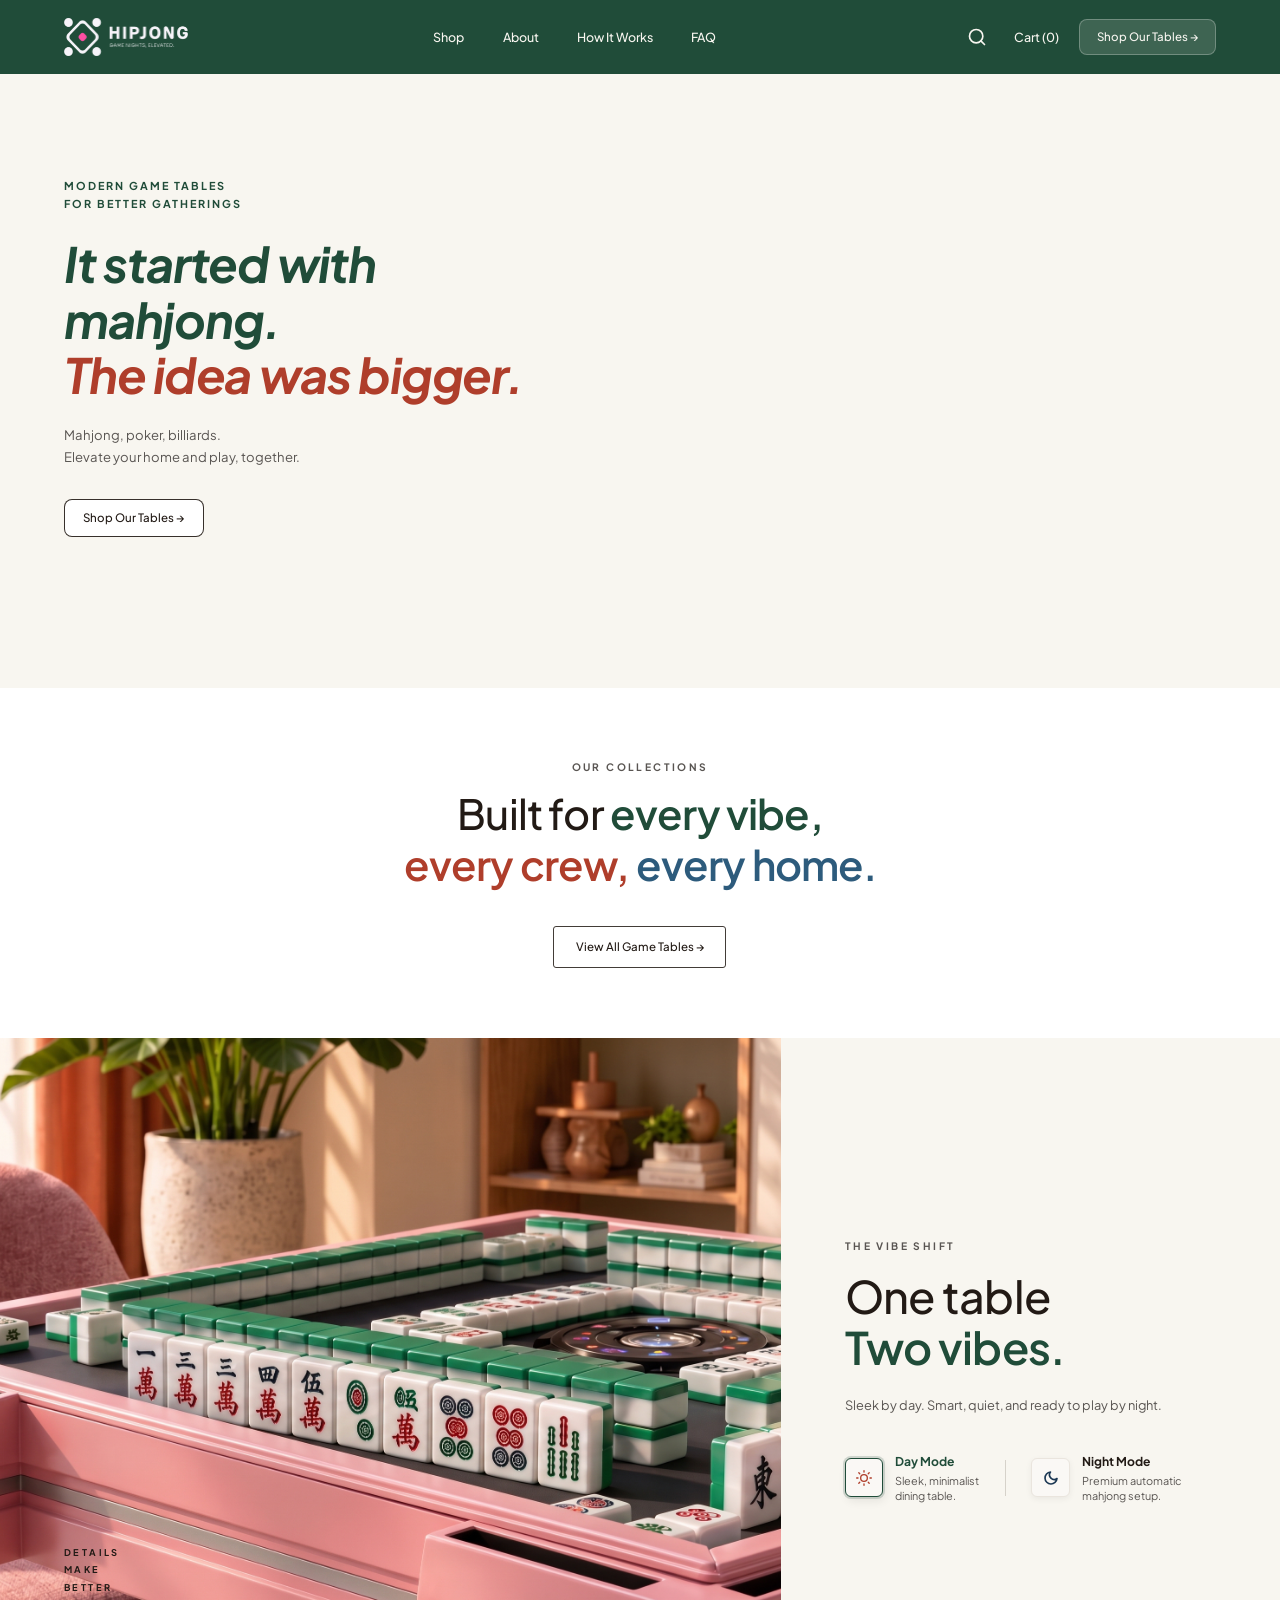
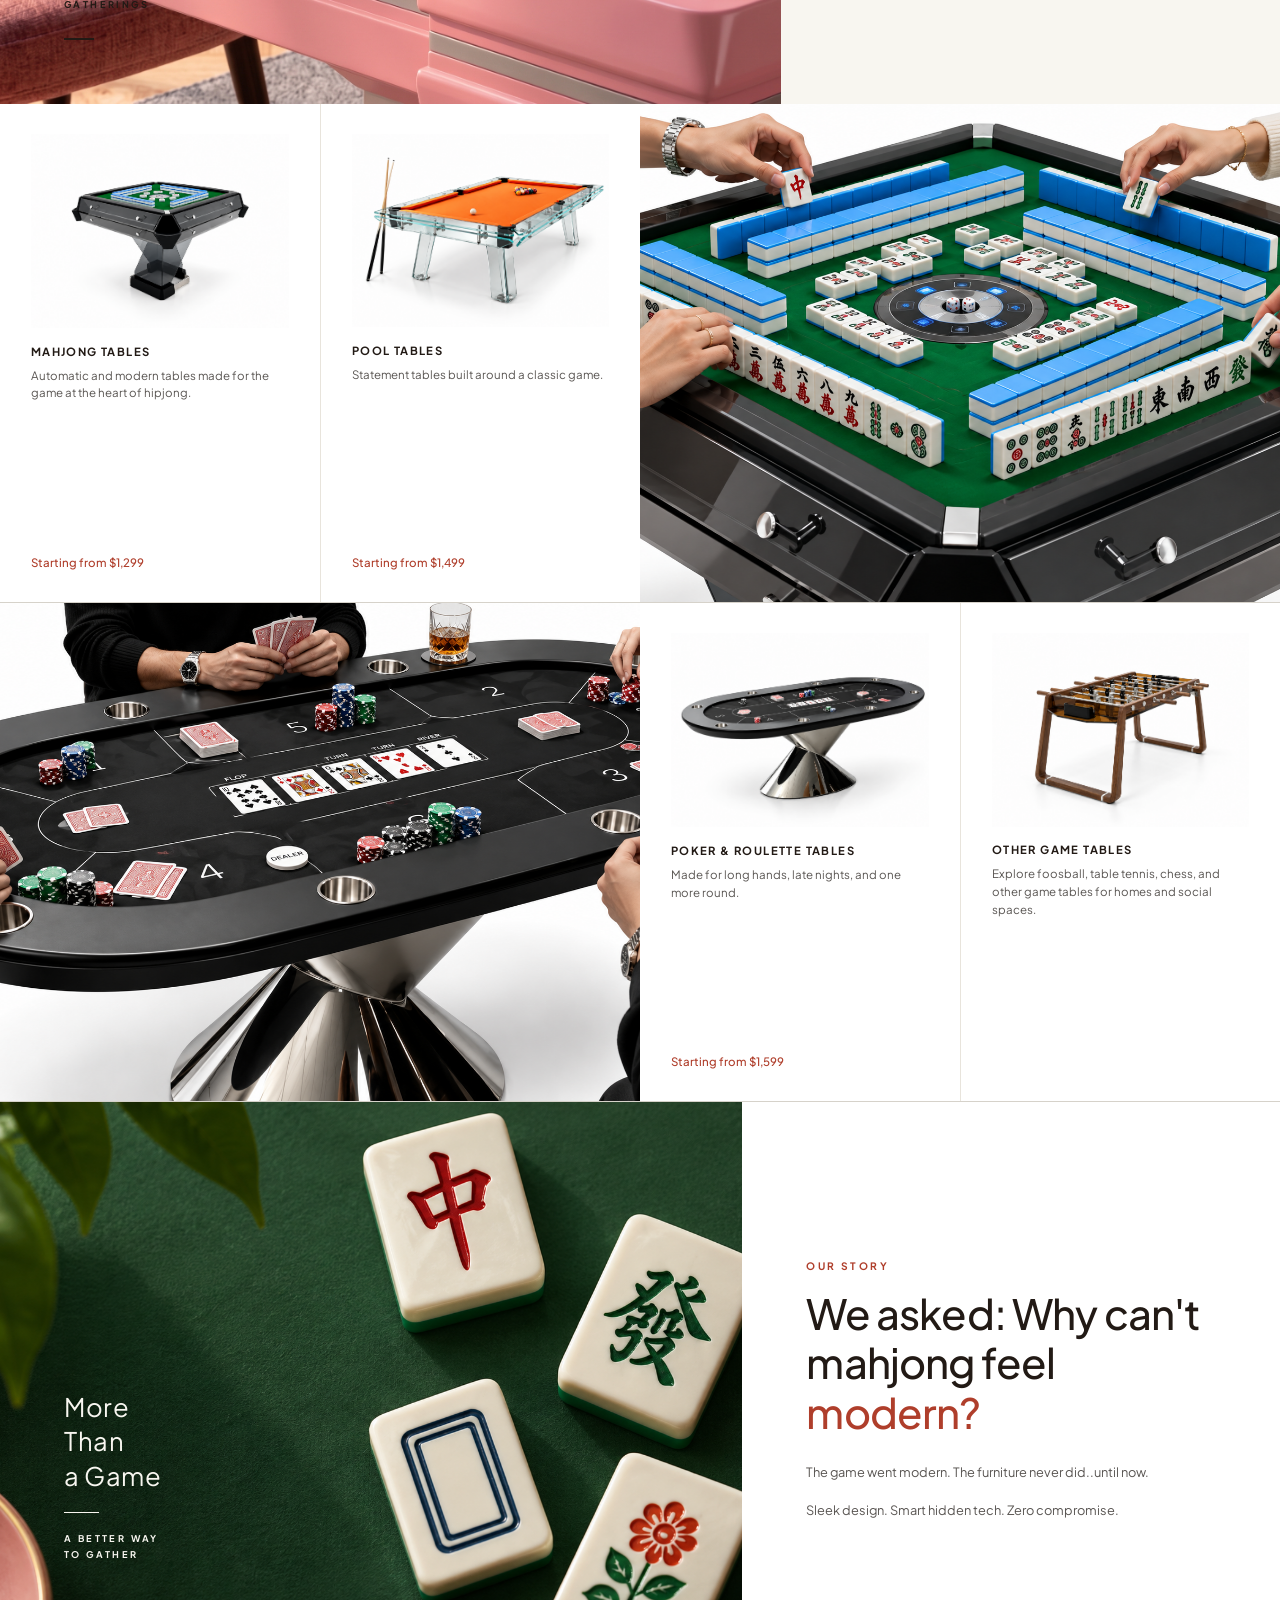
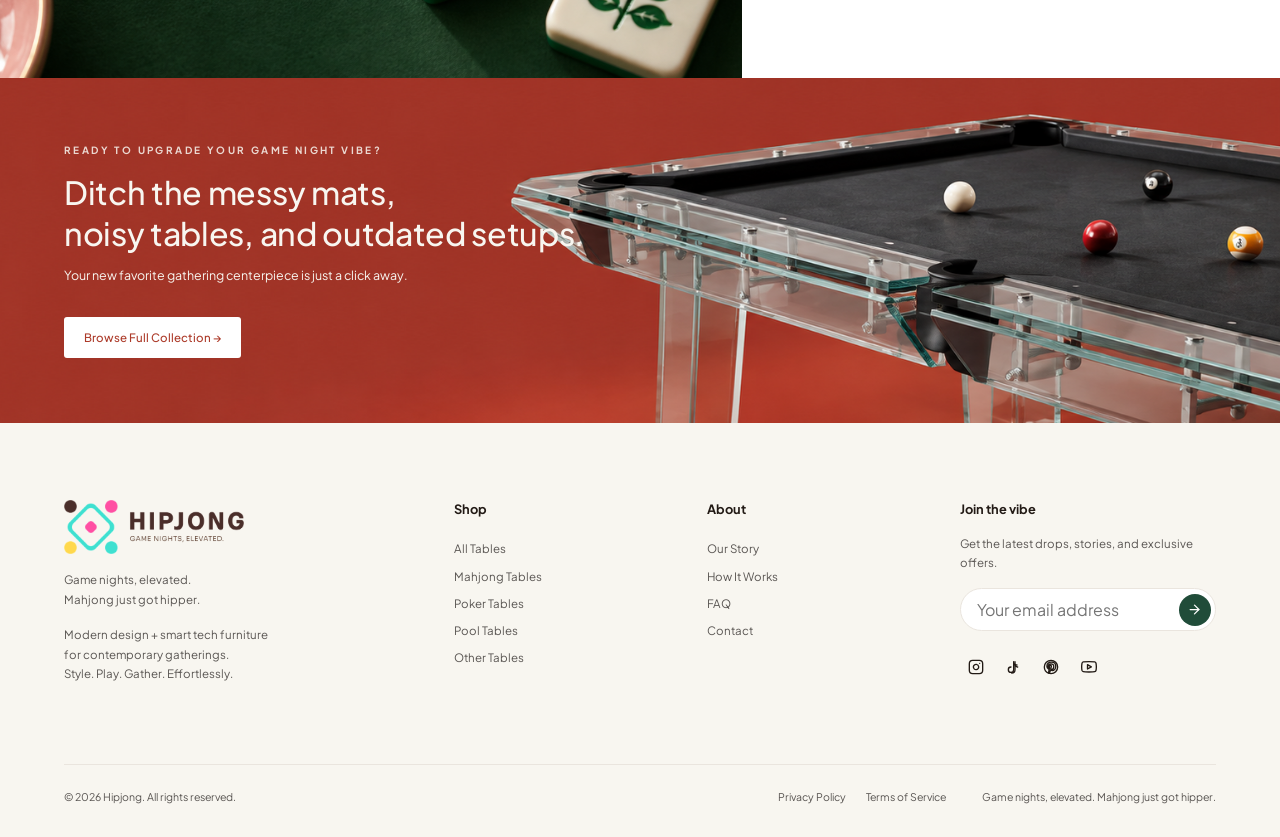
==== commit 523e5498: "update everything" ====
--- a/index.html
+++ b/index.html
@@ -119,7 +119,7 @@
             </div>
         </div>
         <div class="split-hero-visual">
-            <img src="hipjong hero.png" alt="HIPJONG modern mahjong table" loading="eager" decoding="async">
+            <video src="Hero Section.mp4" autoplay muted loop playsinline preload="auto" aria-label="HIPJONG modern mahjong table"></video>
         </div>
     </section>
 
@@ -266,10 +266,6 @@
             
             <a href="shop.html" class="btn-white reveal">Browse Full Collection &rarr;</a>
         </div>
-        <div class="cta-visual">
-            <!-- Ganti dengan nama file foto meja & batu mahjong dari dekat -->
-            <img src="close up.png" alt="Mahjong Table Close Up" class="cta-image reveal-scale" loading="lazy" decoding="async">
-        </div>
     </section>
 
     </main>
--- a/style.css
+++ b/style.css
@@ -929,6 +929,51 @@
 
 .story-content p:last-child { margin-bottom: 0; }
 
+/* Our Story — the billiard-table photo is an image element so it remains
+   meaningful content while still behaving as a responsive background. */
+.our-story-billiard {
+    position: relative;
+    display: block;
+    min-height: clamp(32rem, 46vw, 43rem);
+    overflow: hidden;
+    background: #af2b1e;
+}
+
+.story-background {
+    position: absolute;
+    inset: 0;
+    z-index: 0;
+    width: 100%;
+    height: 100%;
+    object-fit: cover;
+    object-position: center right;
+}
+
+.our-story-billiard .story-content {
+    position: relative;
+    z-index: 1;
+    width: min(44%, 39rem);
+    min-height: inherit;
+    padding: clamp(3.5rem, 8vw, 8rem) var(--pad-x);
+    background: transparent;
+}
+
+@media (max-width: 900px) {
+    .our-story-billiard {
+        min-height: clamp(36rem, 125vw, 48rem);
+    }
+
+    .story-background {
+        object-position: 68% center;
+    }
+
+    .our-story-billiard .story-content {
+        width: min(78%, 34rem);
+        padding-top: clamp(3rem, 10vw, 5rem);
+        padding-bottom: clamp(3rem, 10vw, 5rem);
+    }
+}
+
 /* Teks tulisan tangan dekoratif */
 .decorative-script {
     position: absolute;
@@ -987,32 +1032,10 @@
     max-width: 48ch;
 }
 
-.cta-visual {
-    flex: 1;
+.cta-content {
     position: relative;
-    min-width: 0;
-    display: flex;
-    align-items: flex-end; /* Memaksa foto menempel ke paling bawah */
-}
-
-.cta-image {
-    width: 100%;
-    height: 100%;
-    object-fit: cover;
-    object-position: left bottom; /* Menggeser posisi fokus gambar ke bawah */
-}
-.cta-decorative-center {
-    position: absolute;
-    left: 53%;
-    top: 50%;
-    transform: translate(-50%, -50%) rotate(-8deg);
-    font-family: var(--font-script);
-    font-size: clamp(1.5rem, 2.6vw, 2.2rem);
-    color: var(--cream);
-    line-height: 1.1;
-    z-index: 5;
-    text-shadow: 2px 2px 4px rgba(0, 0, 0, 0.2);
-    pointer-events: none;
+    z-index: 1; /* Menempatkan teks di lapisan atas agar tidak tertutup gambar */
+    max-width: 800px; /* Menjaga teks tetap rapi di sisi kiri agar tidak menabrak meja */
 }
 
 .script-line-white {
@@ -1818,7 +1841,6 @@
         min-height: clamp(260px, 60vw, 500px);
     }
 
-    .cta-visual { min-height: clamp(220px, 50vw, 350px); }
 
     .story-content { flex: 1; }
 
@@ -2027,12 +2049,6 @@
     .story-content { flex: 1 1 0%; }
 }
 
-/* ---- CTA Banner: image becomes the dominant half ---- */
-@media (min-width: 901px) {
-    .cta-content { flex: 1 1 0%; }
-    .cta-visual { flex: 1.35 1 0%; }
-}
-
 /* ---- Collections: semua card ukurannya seragam dan lebih kecil,
    gambar lebih lebar ke samping (landscape). ---- */
 @media (min-width: 901px) {
@@ -2258,7 +2274,8 @@
     z-index: 1;
 }
 
-.split-hero-visual img {
+.split-hero-visual img,
+.split-hero-visual video {
     position: relative;
     z-index: 2;
     width: 100%;
@@ -2506,7 +2523,8 @@
 
 .split-hero-visual::before { display: none; }
 
-.split-hero-visual img {
+.split-hero-visual img,
+.split-hero-visual video {
     position: absolute;
     inset: 0;
     width: 100%;
@@ -2820,7 +2838,13 @@
 }
 
 /* ---------- 23.7 BANNER CTA MERAH ---------- */
-.cta-banner { background-color: var(--terracotta); }
+.cta-banner {
+    background-image: url('hipjong glass billiard.png');
+    background-size: cover;
+    background-position: right center;
+    background-repeat: no-repeat;
+    background-color: var(--terracotta);
+}
 
 .cta-content {
     padding: clamp(2.5rem, 5vw, 4rem) clamp(1.75rem, 4vw, 4rem);
@@ -2852,7 +2876,6 @@
     min-height: 38px;
 }
 
-.cta-image { object-position: left bottom; }
 
 /* ---------- 23.8 FOOTER ---------- */
 .site-footer { background-color: var(--cream); }
@@ -2924,8 +2947,6 @@
     .story-content { flex: 1 1 42%; }
 
     .cta-banner { min-height: clamp(20rem, 27vw, 27rem); }
-    .cta-content { flex: 0 0 59%; }
-    .cta-visual { flex: 1 1 41%; }
 }
 
 /* ---------- 23.10 TABLET & HP ---------- */
@@ -2962,7 +2983,8 @@
         padding-block: clamp(2rem, 6vw, 3.5rem);
     }
 
-    .split-hero-visual img { object-position: center top; }
+    .split-hero-visual img,
+    .split-hero-visual video { object-position: center top; }
 
     .checker-row { min-height: 0; }
 }
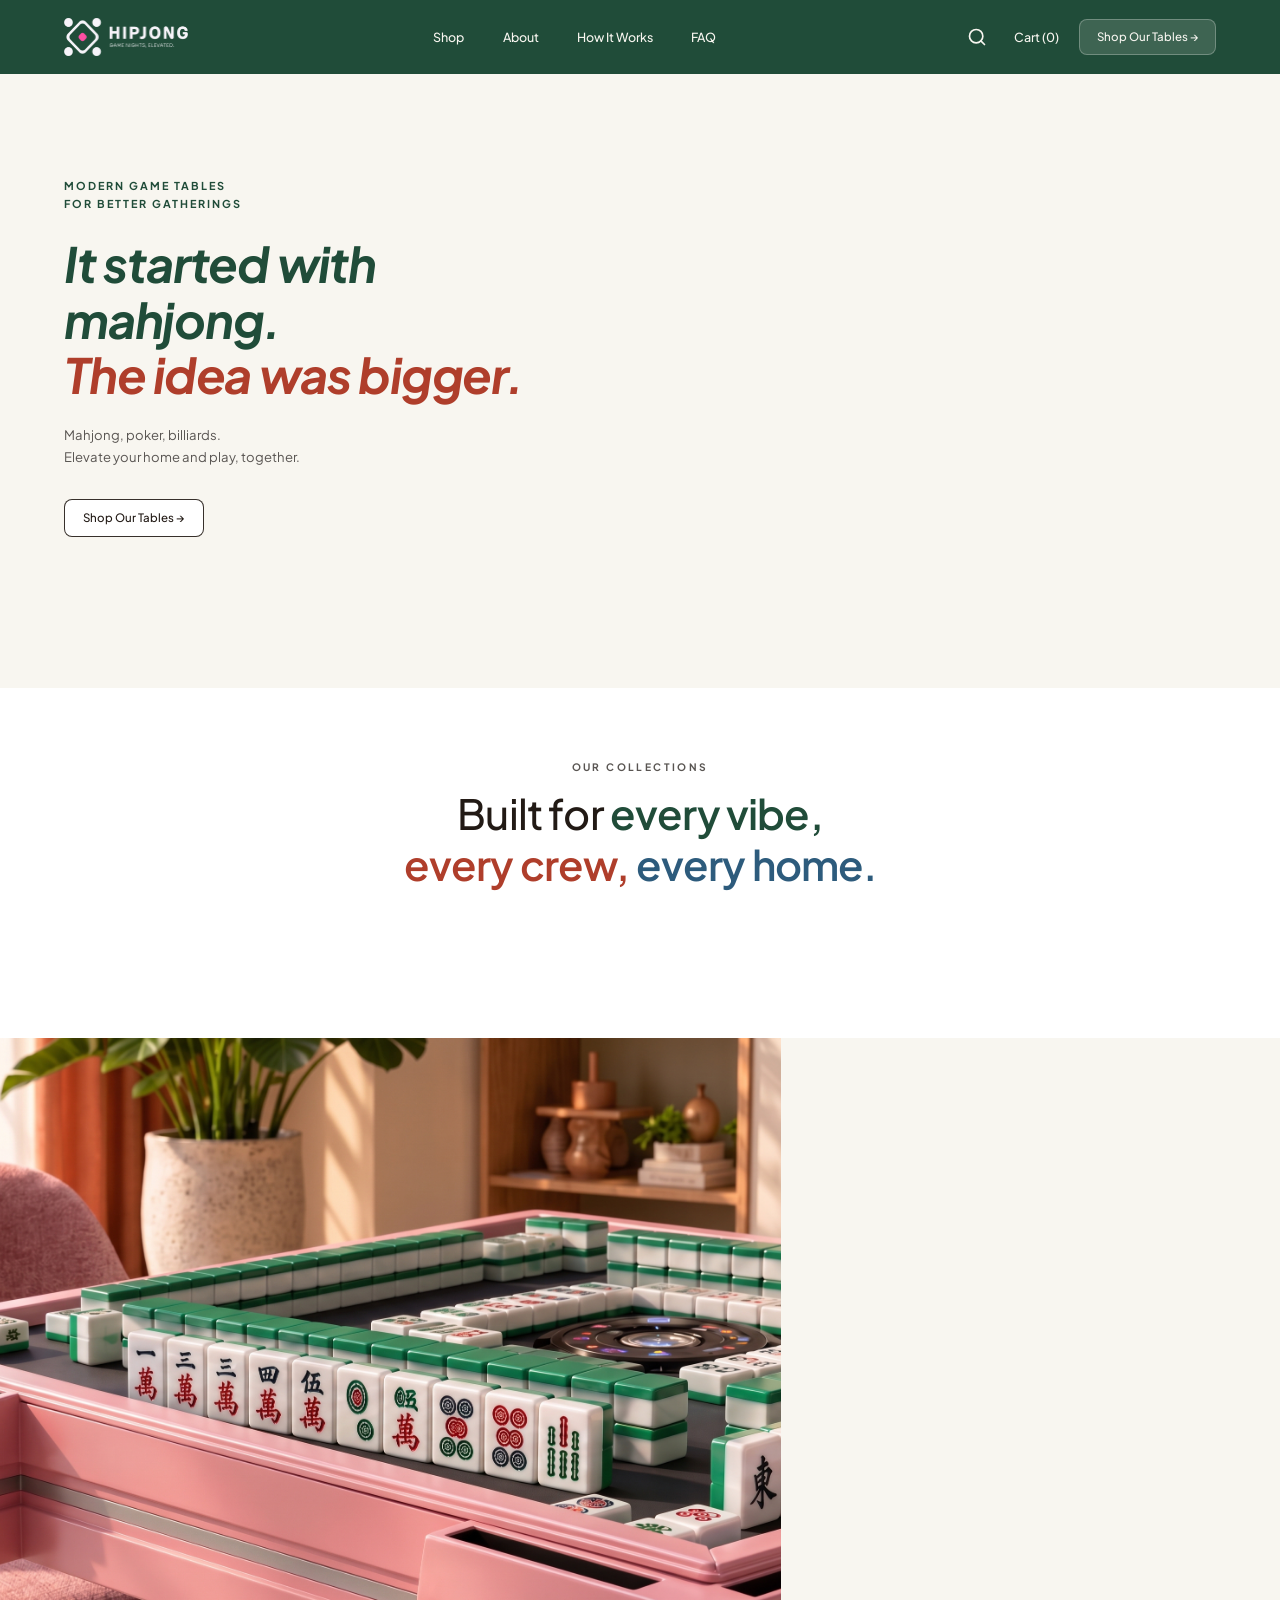
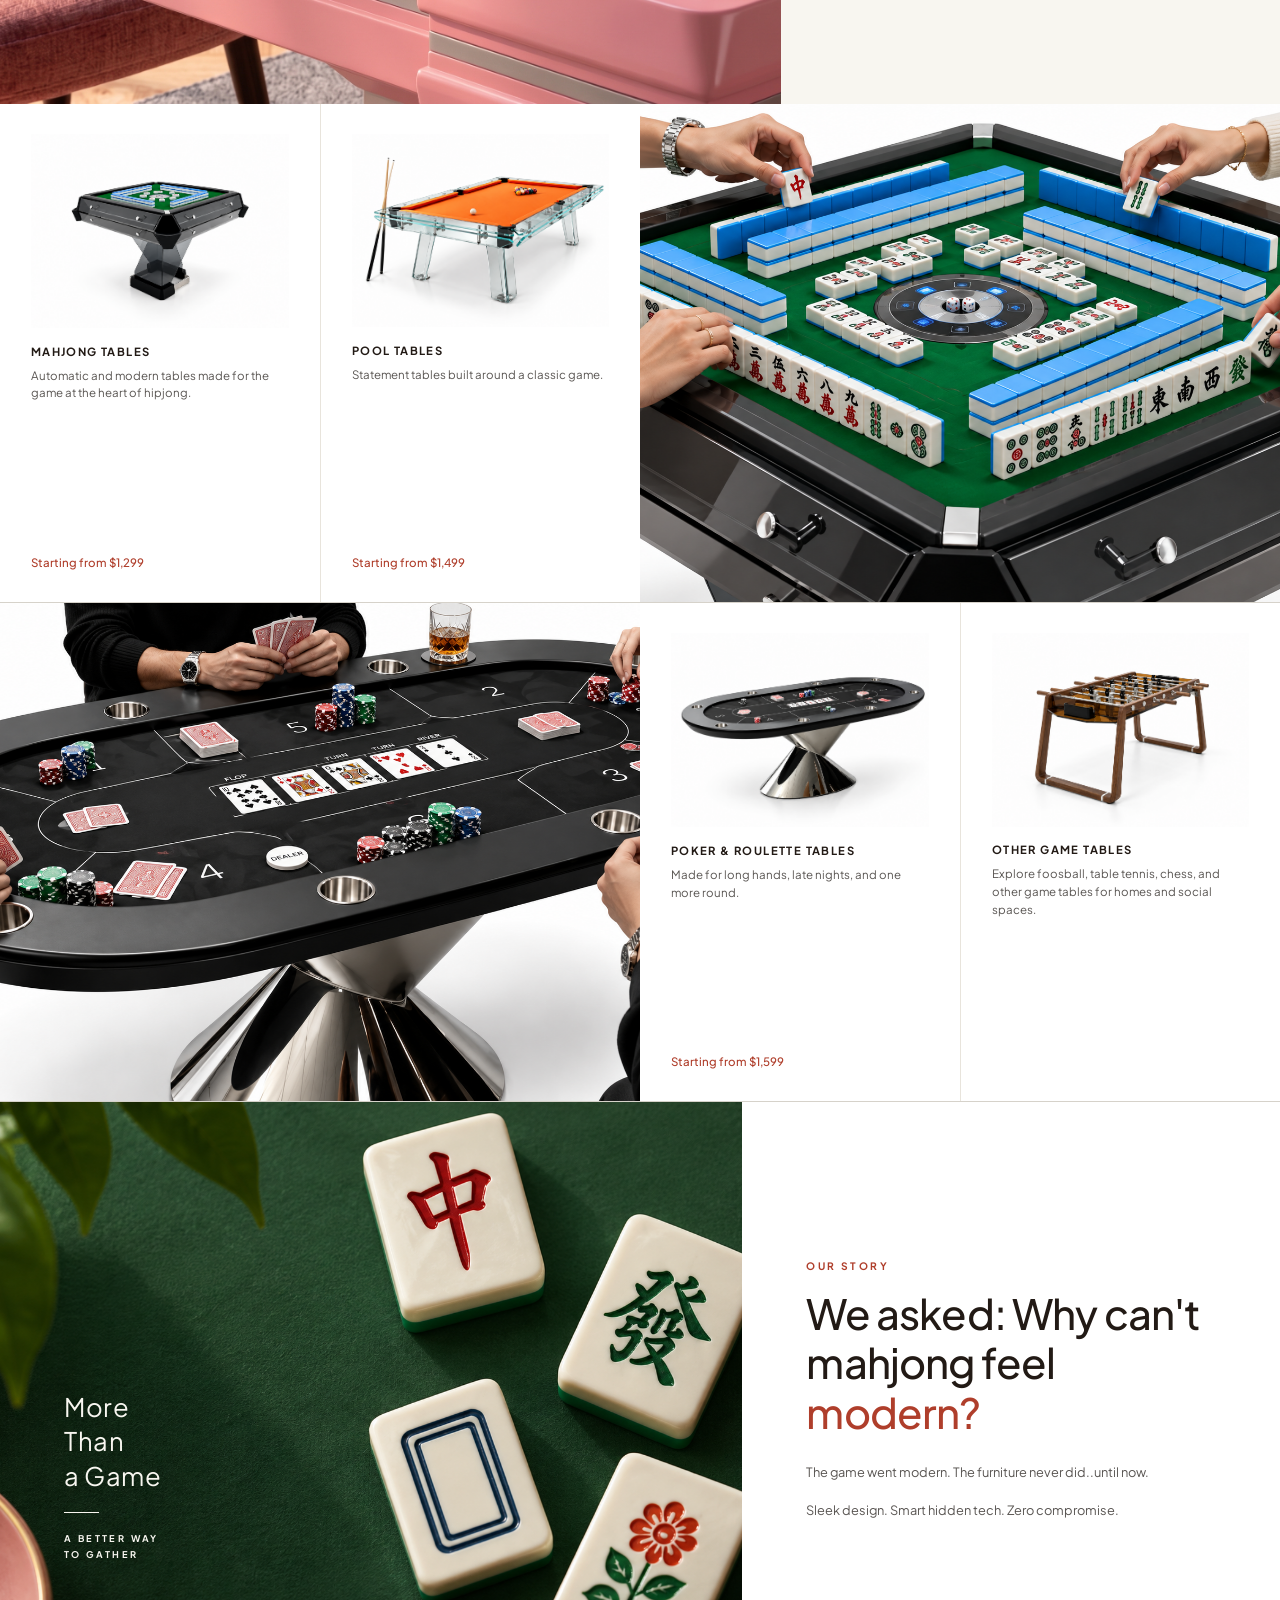
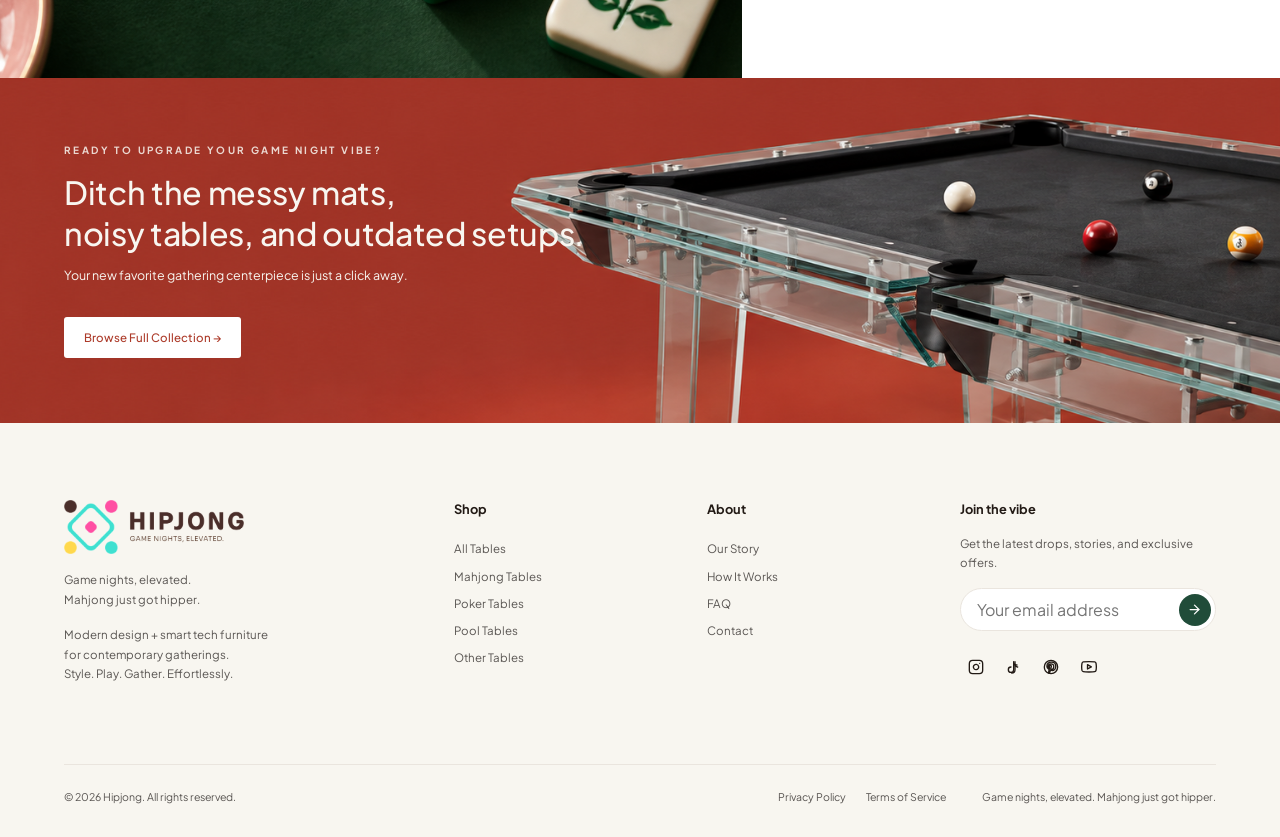
==== commit e08f12c2: "update everything" ====
--- a/index.html
+++ b/index.html
@@ -35,6 +35,7 @@
     <link rel="stylesheet" href="style.css">
     <link rel="stylesheet" href="pages-extra.css">
     <link rel="stylesheet" href="logo-loader.css">
+    <link rel="stylesheet" href="reveal-fix.css">
     <script src="loader.js"></script>
     <!-- Ditandai lebih awal supaya tidak ada kedipan konten -->
     <script>document.documentElement.classList.add('js');</script>
@@ -352,5 +353,6 @@
     <script src="cart.js"></script>
     <script src="search.js" defer></script>
     <script src="forms.js" defer></script>
+    <script src="reveal-toggle.js" defer></script>
 </body>
 </html>
--- a/style.css
+++ b/style.css
@@ -1780,9 +1780,6 @@
         color: var(--text-dark);
     }
 
-    /* Menu button sits on top of the cream drawer panel once open,
-       so it needs to switch back to dark — it only needs to stay
-       light while the drawer is closed and it's over the photo. */
     .navbar:not(.navbar-static) .nav-links a {
         color: var(--text-dark);
     }
@@ -1791,12 +1788,10 @@
         background-color: var(--text-dark);
     }
 
-    /* Hindari garis dobel dengan border-top blok Cart/Search */
+
     .nav-links > a:last-of-type { border-bottom: none; }
 
-    /* Cart & search dipindah ke dalam drawer supaya tetap
-       bisa diakses dari HP (sebelumnya di-display:none
-       dan hilang sama sekali). */
+
     .nav-actions .search-btn,
     .nav-actions .cart-link { display: none; }
 
--- a/reveal-fix.css
+++ b/reveal-fix.css
@@ -0,0 +1,39 @@
+/* =========================================================
+   reveal-fix.css
+   Additive file — loaded AFTER every other stylesheet so it
+   never edits or removes existing rules in style.css.
+
+   Why this exists:
+   style.css has this rule for the collection cards on the
+   homepage (Mahjong / Pool / Poker & Roulette / Other Game
+   Tables):
+
+       .mini-product { transition: opacity 0.2s ease; }
+
+   Those same elements also carry the site's ".reveal" class,
+   which is supposed to animate them in/out on scroll using:
+
+       transition: opacity 0.8s cubic-bezier(0.16, 1, 0.3, 1),
+                   transform 0.8s cubic-bezier(0.16, 1, 0.3, 1);
+
+   Because both rules target the same elements with equal CSS
+   specificity, and the .mini-product rule happens to come
+   later in style.css, its "transition: opacity 0.2s ease"
+   silently REPLACES the .reveal transition entirely — the
+   transform transition disappears completely, and opacity
+   only animates for 0.2s. The result: the card just "pops"
+   into place almost instantly instead of sliding/fading in,
+   which looks like the scroll animation isn't running at all.
+
+   The fix below targets only ".mini-product.reveal" — two
+   classes combined — which is MORE specific than either rule
+   in style.css, so it wins regardless of file order, without
+   touching style.css itself. This restores the normal reveal
+   timing for these cards; every other .mini-product behavior
+   (hover, layout, etc.) is untouched.
+========================================================= */
+
+.mini-product.reveal {
+    transition: opacity 0.8s cubic-bezier(0.16, 1, 0.3, 1),
+                transform 0.8s cubic-bezier(0.16, 1, 0.3, 1);
+}
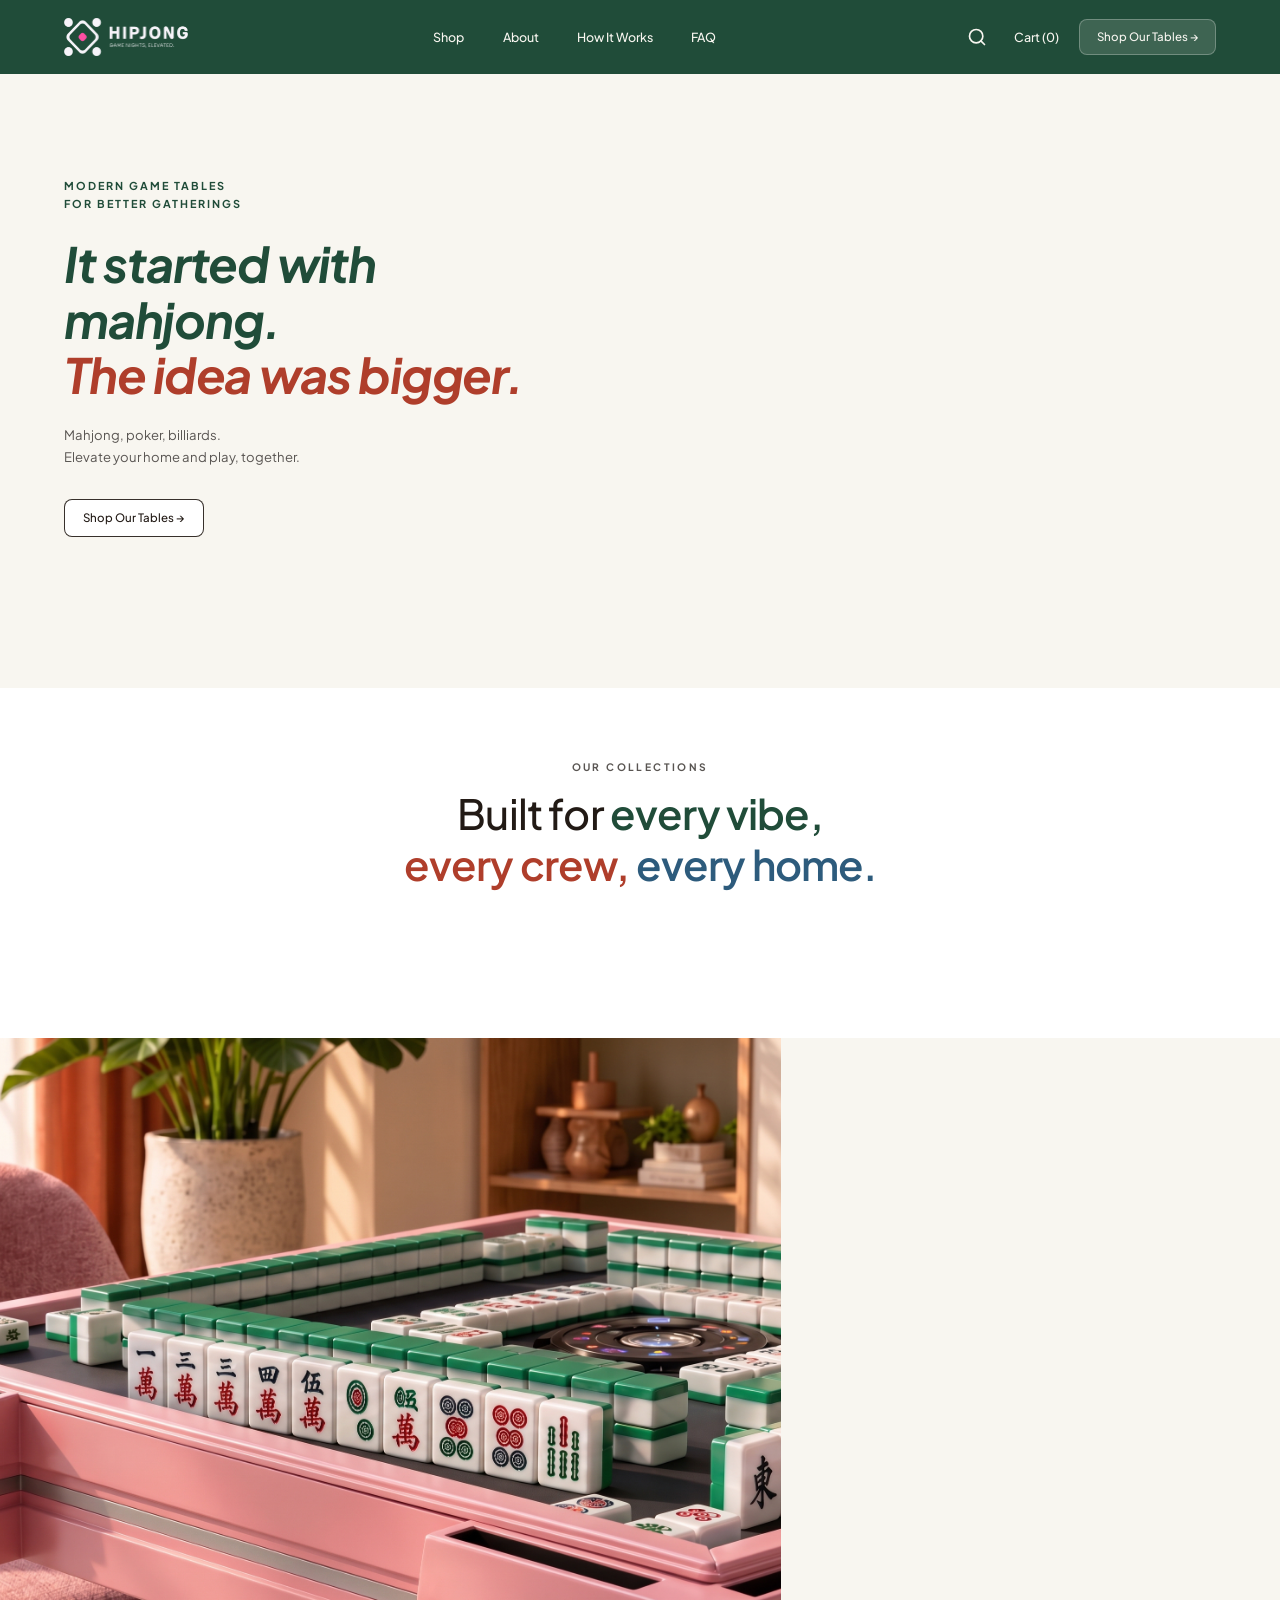
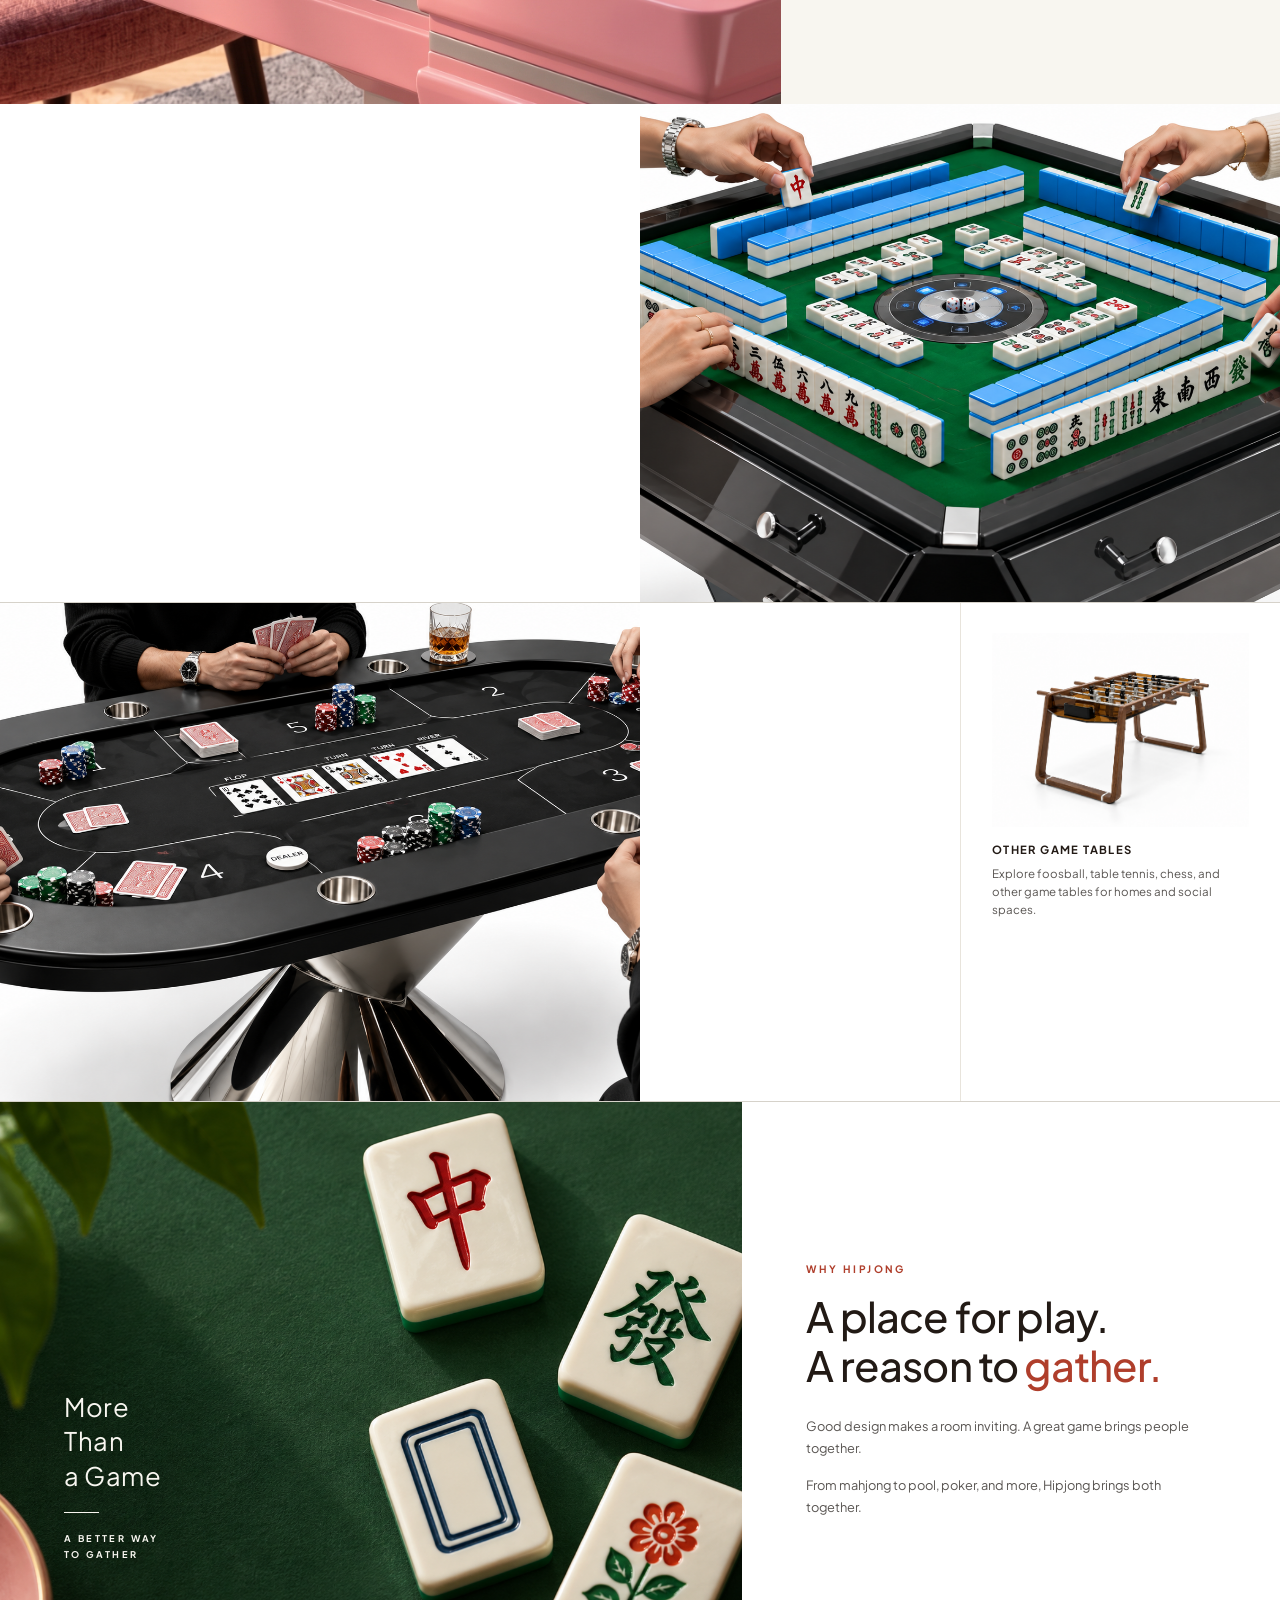
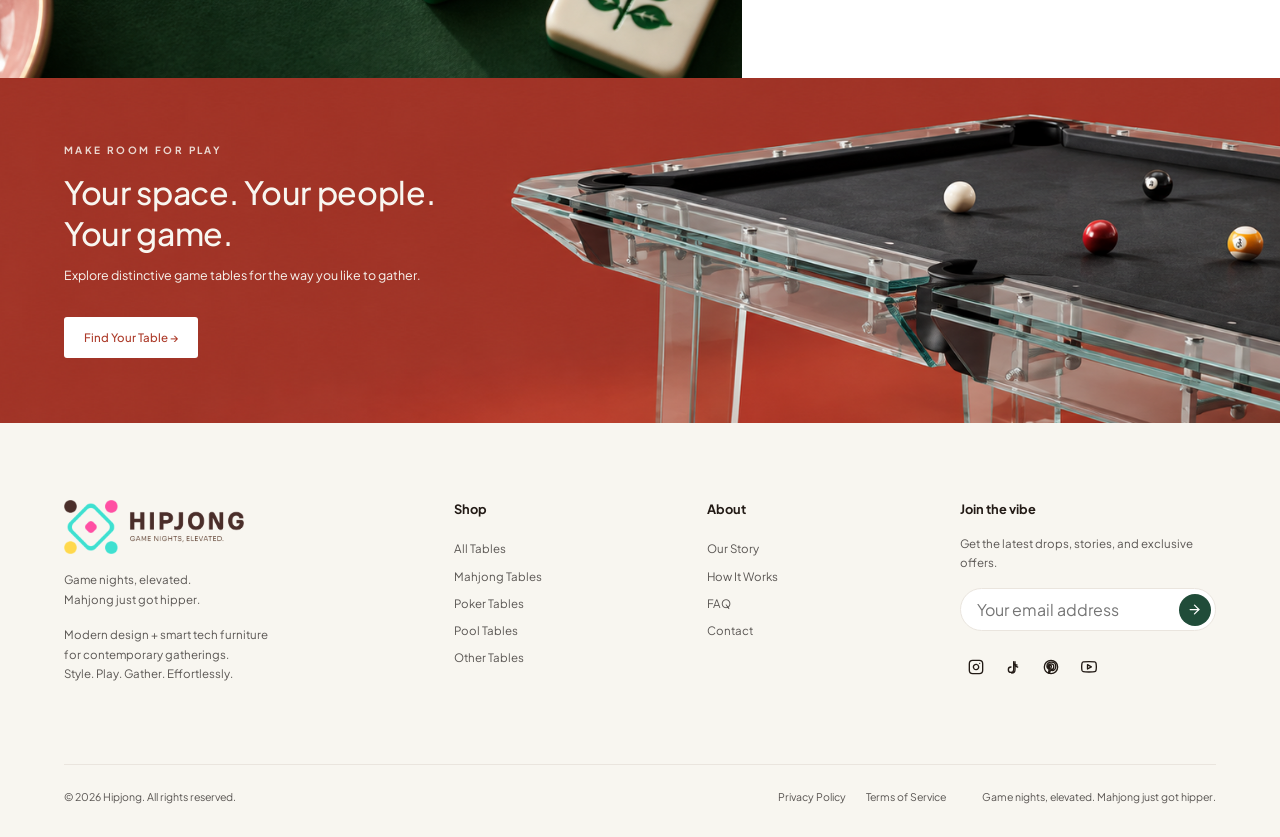
==== commit c065db99: "update index.html" ====
--- a/index.html
+++ b/index.html
@@ -251,21 +251,21 @@
         </div>
 
         <div class="story-content reveal-group">
-            <span class="eyebrow red-text reveal">OUR STORY</span>
-            <h2 class="story-headline reveal">We asked: Why can't<br>mahjong feel <span class="highlight-red">modern?</span></h2>
-            
-            <p class="reveal">The game went modern. The furniture never did..until now.</p>
-            
-            <p class="reveal">Sleek design. Smart hidden tech. Zero compromise.</p>
+            <span class="eyebrow red-text reveal">WHY HIPJONG</span>
+            <h2 class="story-headline reveal">A place for play.<br>A reason to <span class="highlight-red">gather.</span></h2>
+            
+            <p class="reveal">Good design makes a room inviting. A great game brings people together.</p>
+            
+            <p class="reveal">From mahjong to pool, poker, and more, Hipjong brings both together.</p>
         </div>
     </section>
     <section class="cta-banner">
         <div class="cta-content reveal-group">
-            <span class="eyebrow white-text reveal">READY TO UPGRADE YOUR GAME NIGHT VIBE?</span>
-            <h2 class="cta-headline reveal">Ditch the messy mats,<br>noisy tables, and outdated setups.</h2>
-            <p class="cta-subtext reveal">Your new favorite gathering centerpiece is just a click away.</p>
-            
-            <a href="shop.html" class="btn-white reveal">Browse Full Collection &rarr;</a>
+            <span class="eyebrow white-text reveal">MAKE ROOM FOR PLAY</span>
+            <h2 class="cta-headline reveal">Your space. Your people.<br>Your game.</h2>
+            <p class="cta-subtext reveal">Explore distinctive game tables for the way you like to gather.</p>
+            
+            <a href="shop.html" class="btn-white reveal">Find Your Table &rarr;</a>
         </div>
     </section>
 
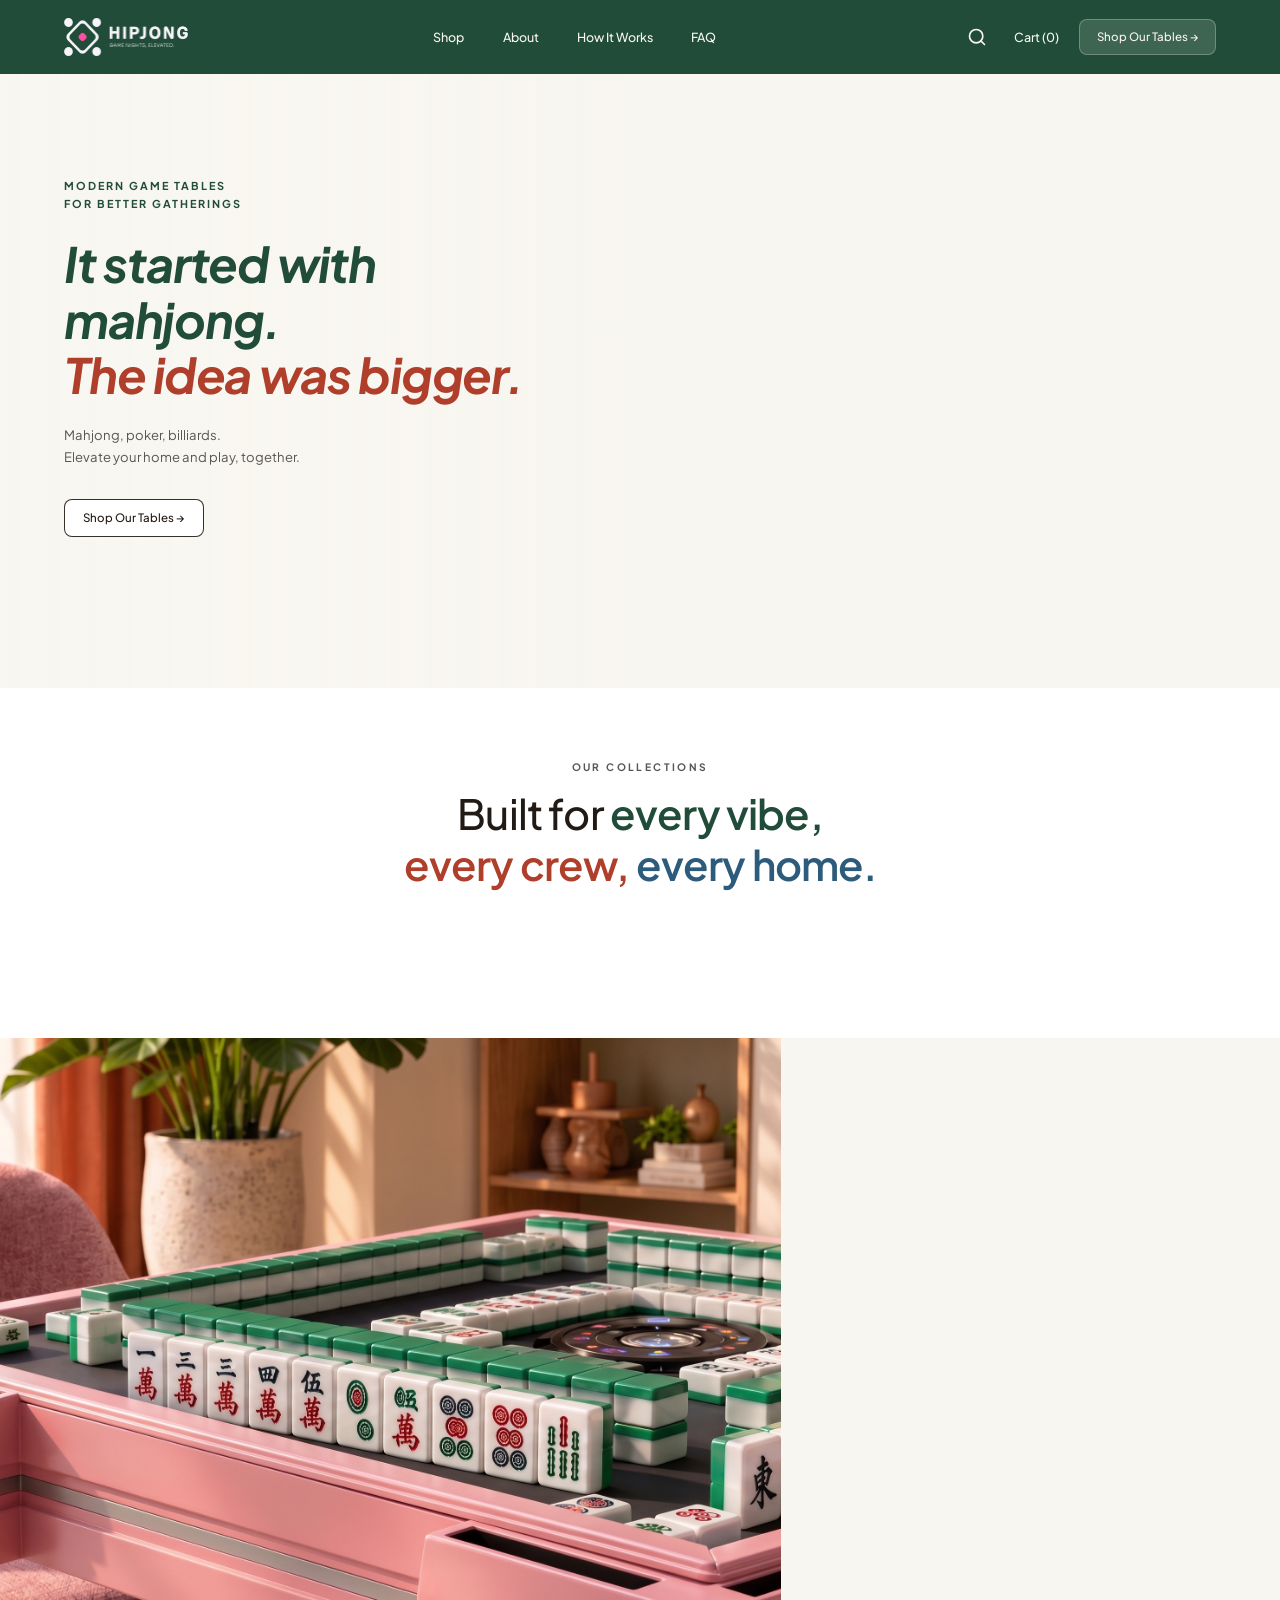
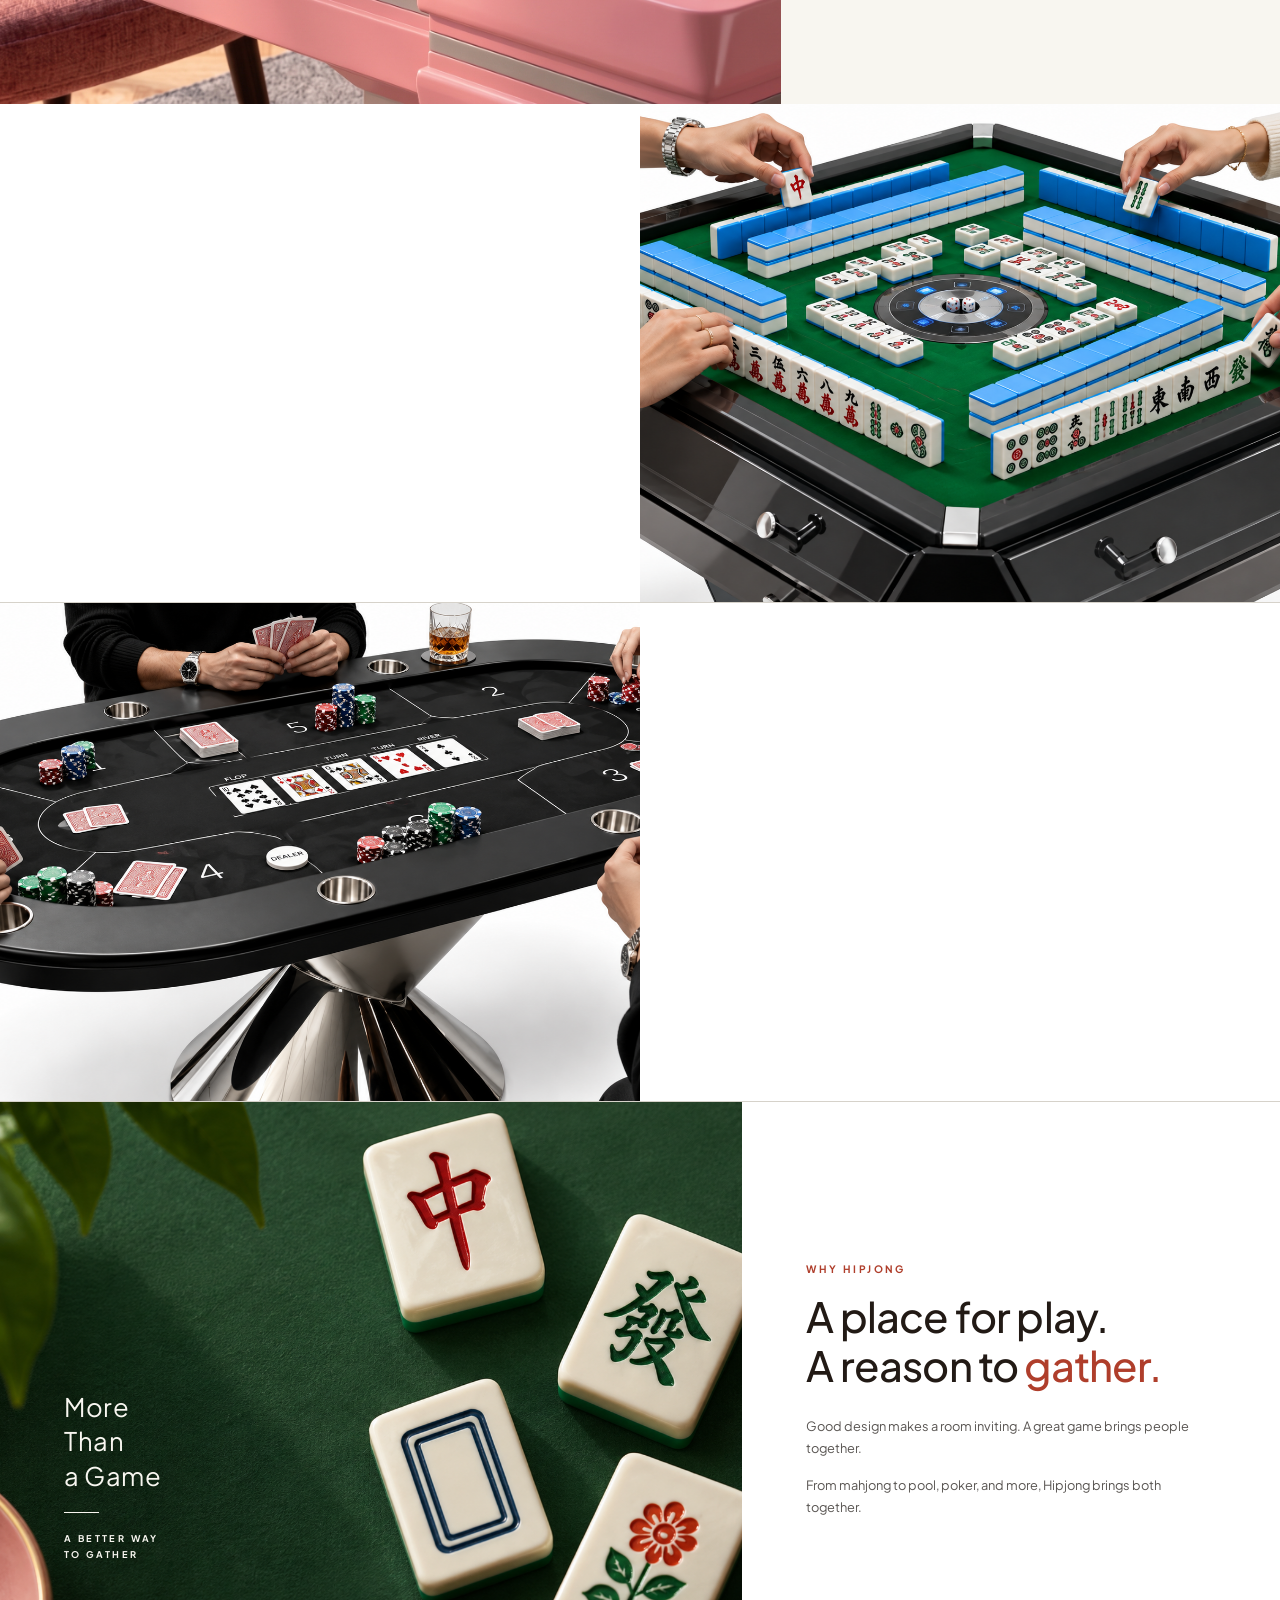
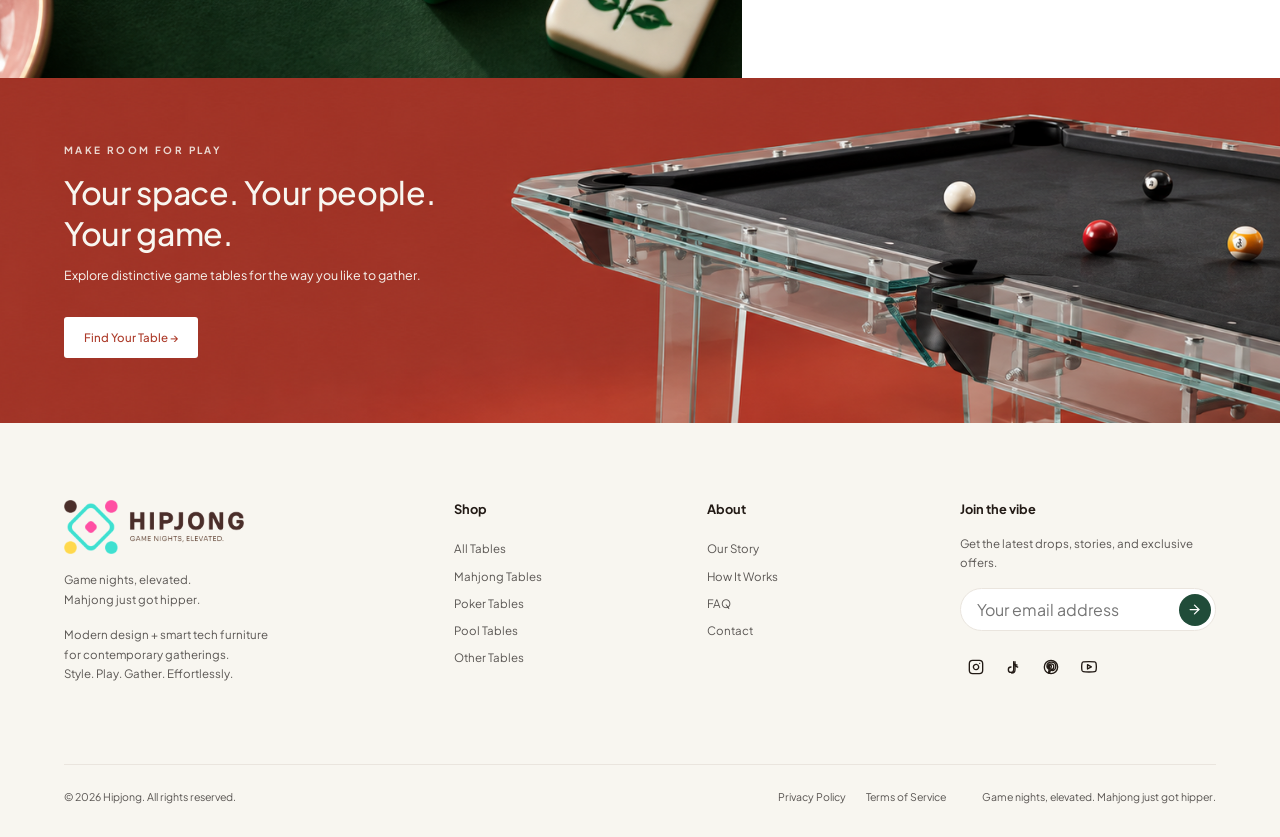
==== commit f0edbfbe: "update everything" ====
--- a/index.html
+++ b/index.html
@@ -120,11 +120,17 @@
             </div>
         </div>
         <div class="split-hero-visual">
-            <video src="Hero Section.mp4" autoplay muted loop playsinline preload="auto" aria-label="HIPJONG modern mahjong table"></video>
+            <img src="hero1.jpg" alt="HIPJONG modern game table setting 1" class="split-hero-slide" loading="eager" decoding="async">
+            <img src="hero2.jpg" alt="HIPJONG modern game table setting 2" class="split-hero-slide" loading="lazy" decoding="async">
+            <img src="hero3.jpg" alt="HIPJONG modern game table setting 3" class="split-hero-slide" loading="lazy" decoding="async">
+            <img src="hero4.jpg" alt="HIPJONG modern game table setting 4" class="split-hero-slide" loading="lazy" decoding="async">
+            <img src="hero5.jpg" alt="HIPJONG modern game table setting 5" class="split-hero-slide" loading="lazy" decoding="async">
+            <img src="hero6.jpg" alt="HIPJONG modern game table setting 6" class="split-hero-slide" loading="lazy" decoding="async">
         </div>
     </section>
 
     <section class="featured-statement reveal-group">
+        <video class="featured-statement-video" src="video_with_background_80.mp4" autoplay muted loop playsinline preload="auto" aria-hidden="true"></video>
         <span class="eyebrow reveal">OUR COLLECTIONS</span>
         <h2 class="collections-title reveal">
             Built for <span class="highlight-green">every vibe,</span><br>
--- a/style.css
+++ b/style.css
@@ -2279,6 +2279,45 @@
     object-position: top center;
 }
 
+/* Hero image slideshow: 6 photos crossfading with a subtle Ken Burns zoom, pure CSS. 6s per slide. */
+.split-hero-visual .split-hero-slide {
+    position: absolute;
+    inset: 0;
+    z-index: 2;
+    width: 100%;
+    height: 100%;
+    object-fit: cover;
+    object-position: center;
+    opacity: 0;
+    transform: scale(1.08);
+    animation: heroSlideShow 36s infinite;
+    animation-fill-mode: backwards;
+    will-change: opacity, transform;
+}
+
+.split-hero-visual .split-hero-slide:nth-child(1) { animation-delay: 0s; }
+.split-hero-visual .split-hero-slide:nth-child(2) { animation-delay: 6s; }
+.split-hero-visual .split-hero-slide:nth-child(3) { animation-delay: 12s; }
+.split-hero-visual .split-hero-slide:nth-child(4) { animation-delay: 18s; }
+.split-hero-visual .split-hero-slide:nth-child(5) { animation-delay: 24s; }
+.split-hero-visual .split-hero-slide:nth-child(6) { animation-delay: 30s; }
+
+@keyframes heroSlideShow {
+    0%    { opacity: 0; transform: scale(1.08); }
+    4%    { opacity: 1; transform: scale(1.06); }
+    15%   { opacity: 1; transform: scale(1); }
+    17.5% { opacity: 0; transform: scale(0.98); }
+    100%  { opacity: 0; transform: scale(0.98); }
+}
+
+@media (prefers-reduced-motion: reduce) {
+    .split-hero-visual .split-hero-slide {
+        animation: none;
+        transform: none;
+    }
+    .split-hero-visual .split-hero-slide:first-child { opacity: 1; }
+}
+
 @media (max-width: 900px) {
     .split-hero { flex-direction: column; min-height: 0; }
     .split-hero-text { padding-top: calc(var(--nav-h) + 2rem); flex: none; }
@@ -2287,9 +2326,29 @@
 
 /* ---- Centered featured statement (was Collections header) ---- */
 .featured-statement {
+    position: relative;
+    overflow: hidden;
     background-color: var(--white);
     text-align: center;
     padding: clamp(3rem, 8vw, 6rem) var(--pad-x);
+}
+
+.featured-statement-video {
+    position: absolute;
+    inset: 0;
+    z-index: 0;
+    width: 100%;
+    height: 100%;
+    object-fit: cover;
+    object-position: center 85%;
+    pointer-events: none;
+}
+
+.featured-statement .eyebrow,
+.featured-statement .collections-title,
+.featured-statement .view-all-link {
+    position: relative;
+    z-index: 1;
 }
 
 .featured-statement .eyebrow { display: block; }
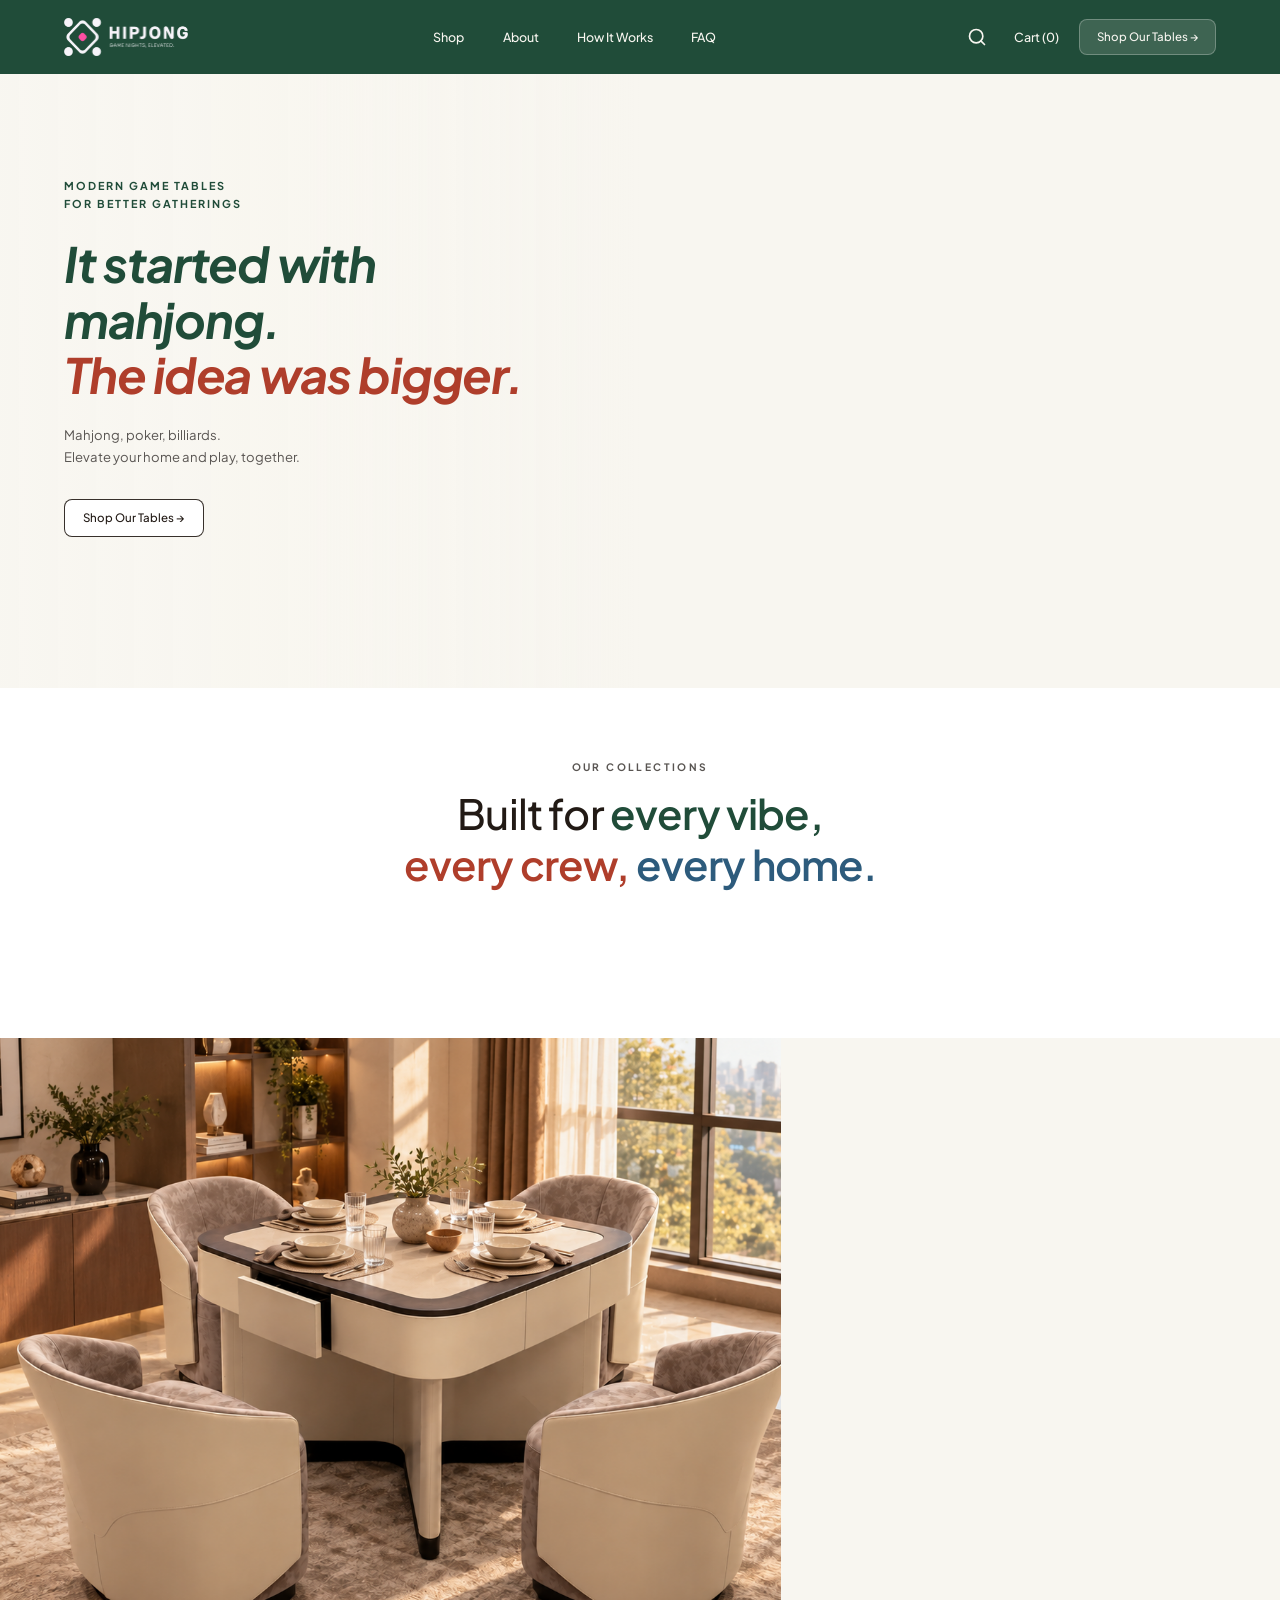
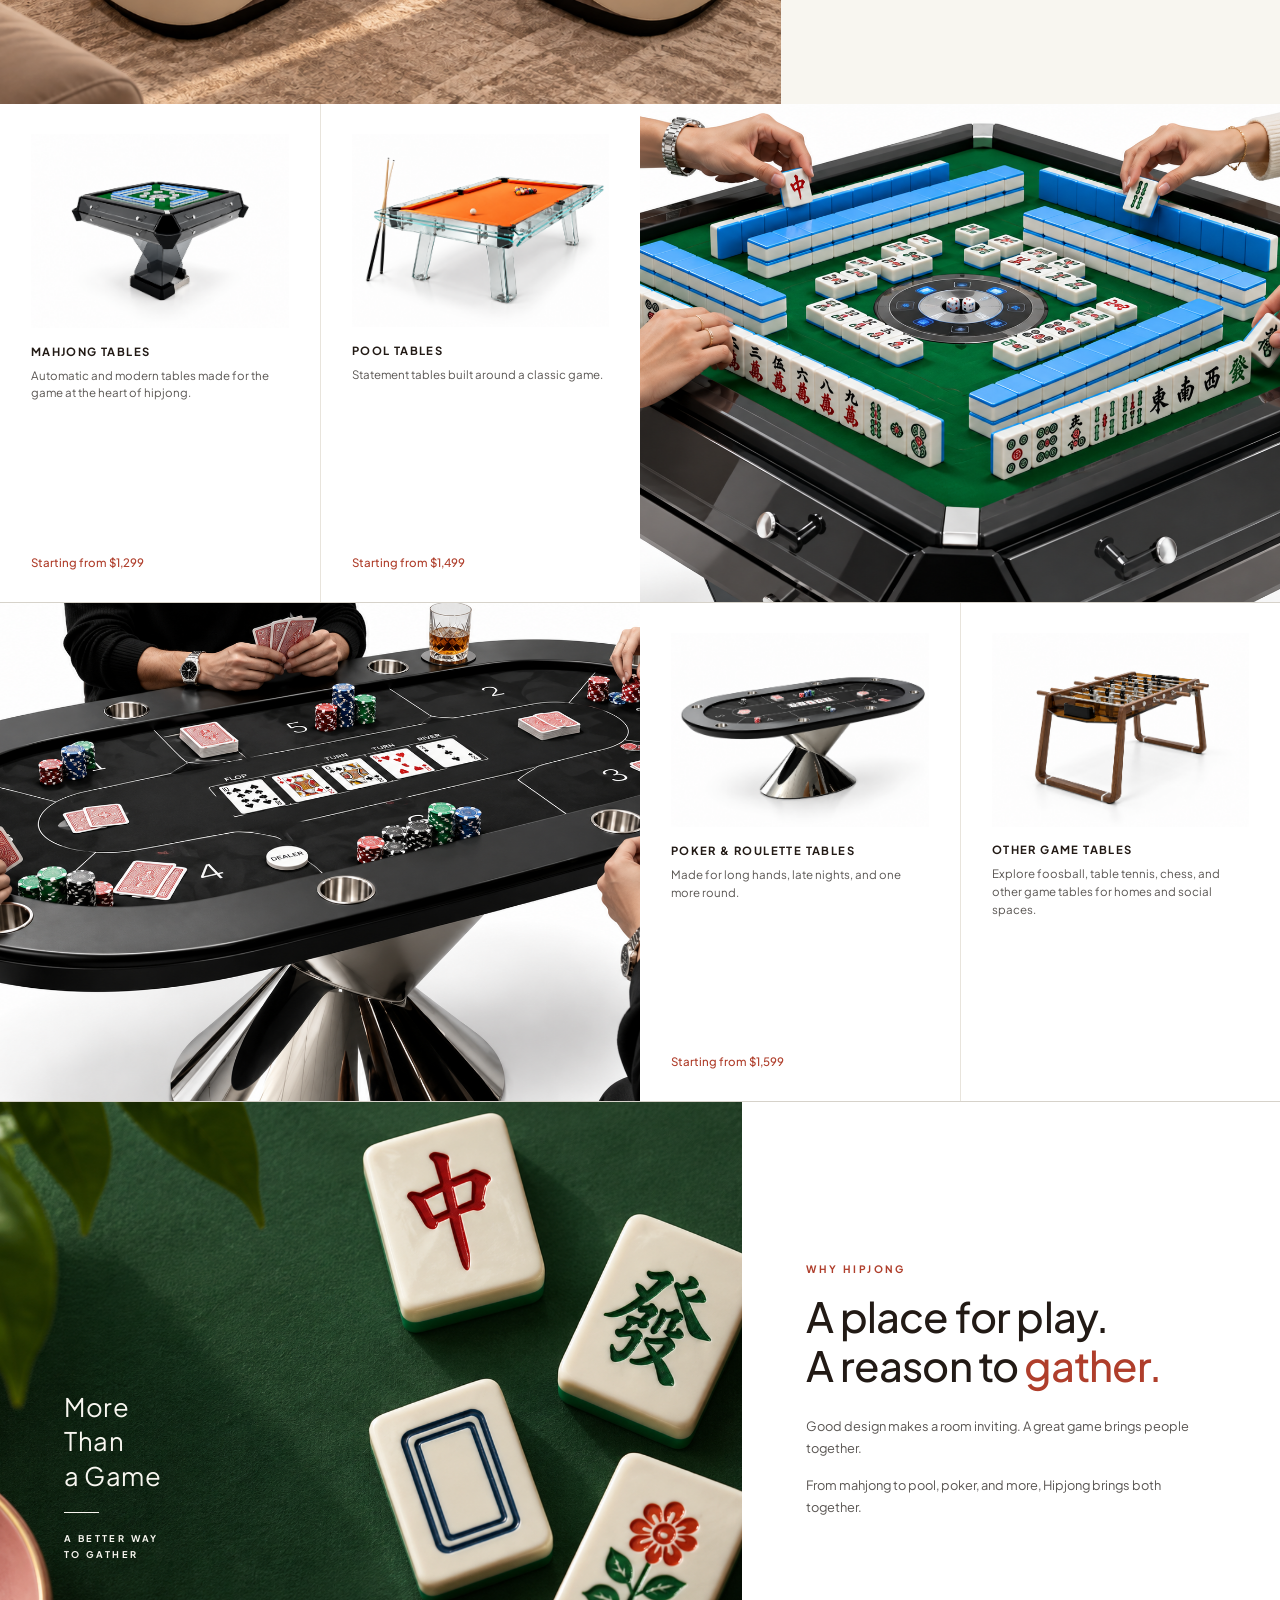
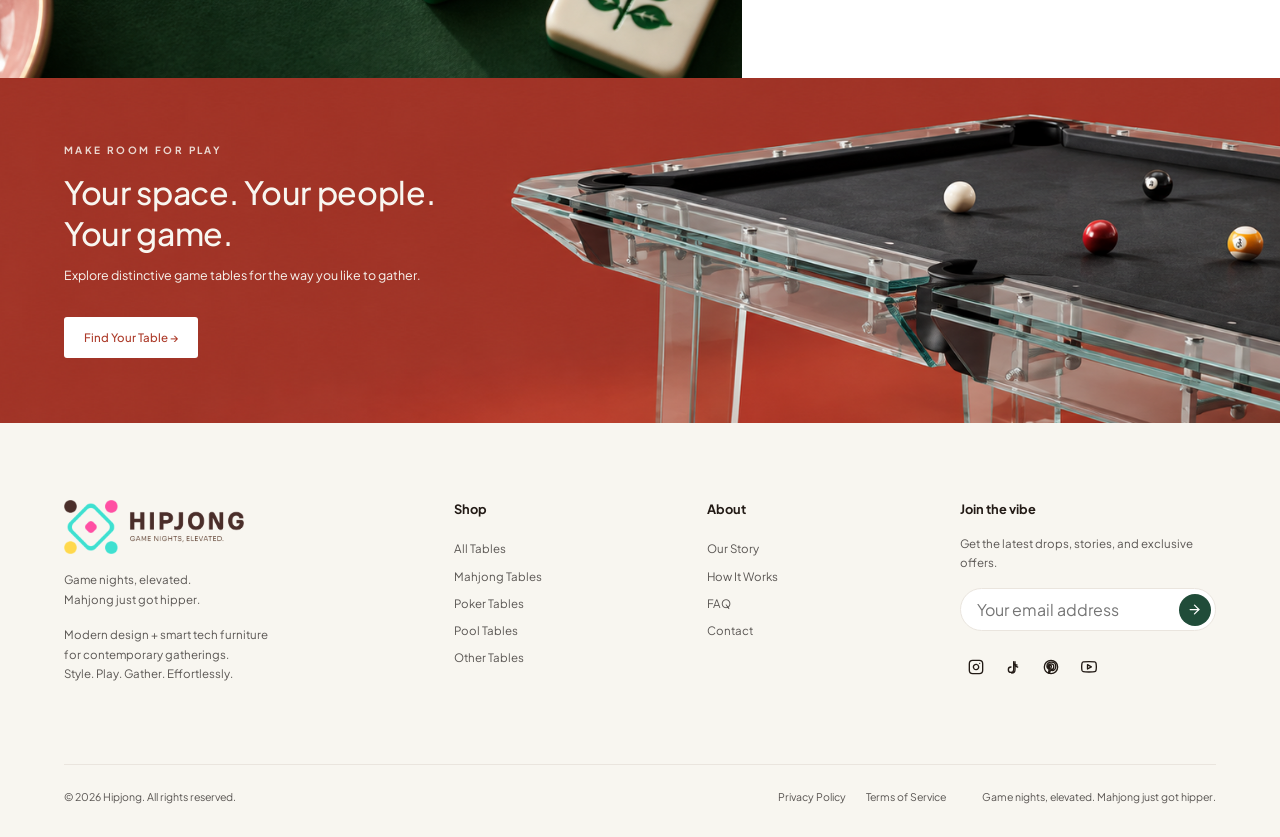
==== commit df7a3396: "update everything" ====
--- a/index.html
+++ b/index.html
@@ -142,8 +142,8 @@
     <section class="vibe-shift">
         <div class="vibe-visual">
             <div class="vibe-image-stack">
-                <img src="meja biru.png" alt="Blue Mahjong Table - Day Mode" class="vibe-image vibe-image-day" loading="lazy" decoding="async">
-                <img src="meja biru night.png" alt="Blue Mahjong Table - Night Mode" class="vibe-image vibe-image-night" loading="lazy" decoding="async">
+                <img src="mahjong pagi.png" alt="Blue Mahjong Table - Day Mode" class="vibe-image vibe-image-day" loading="lazy" decoding="async">
+                <img src="mahjong malam.png" alt="Blue Mahjong Table - Night Mode" class="vibe-image vibe-image-night" loading="lazy" decoding="async">
             </div>
             <div class="floating-text reveal-left">
                 DETAILS<br>
--- a/style.css
+++ b/style.css
@@ -3208,3 +3208,22 @@
 
     .navbar:not(.navbar-static) .nav-links a:hover { color: var(--brand-green); }
 }
+
+/* ---------- 25.6 FIX: HERO SCRIM DI MOBILE/TABLET ----------
+   Rule §25.1 (.split-hero::after) tidak dibungkus media query,
+   jadi gradasi horizontal itu ikut menimpa gradasi vertikal
+   dari §23.10 di layar sempit dan membuat foto hero jadi
+   terlihat "berkabut" putih di sisi kiri pada HP. Dikembalikan
+   ke gradasi vertikal (atas bening, bawah krem solid) khusus
+   untuk layar <=1024px, tanpa mengubah aturan lain manapun. */
+@media (max-width: 1024px) {
+    .split-hero::after {
+        background: linear-gradient(
+            180deg,
+            rgba(248, 246, 240, 0) 0%,
+            rgba(248, 246, 240, 0.35) 34%,
+            rgba(248, 246, 240, 0.9) 56%,
+            rgba(248, 246, 240, 0.98) 72%
+        );
+    }
+}
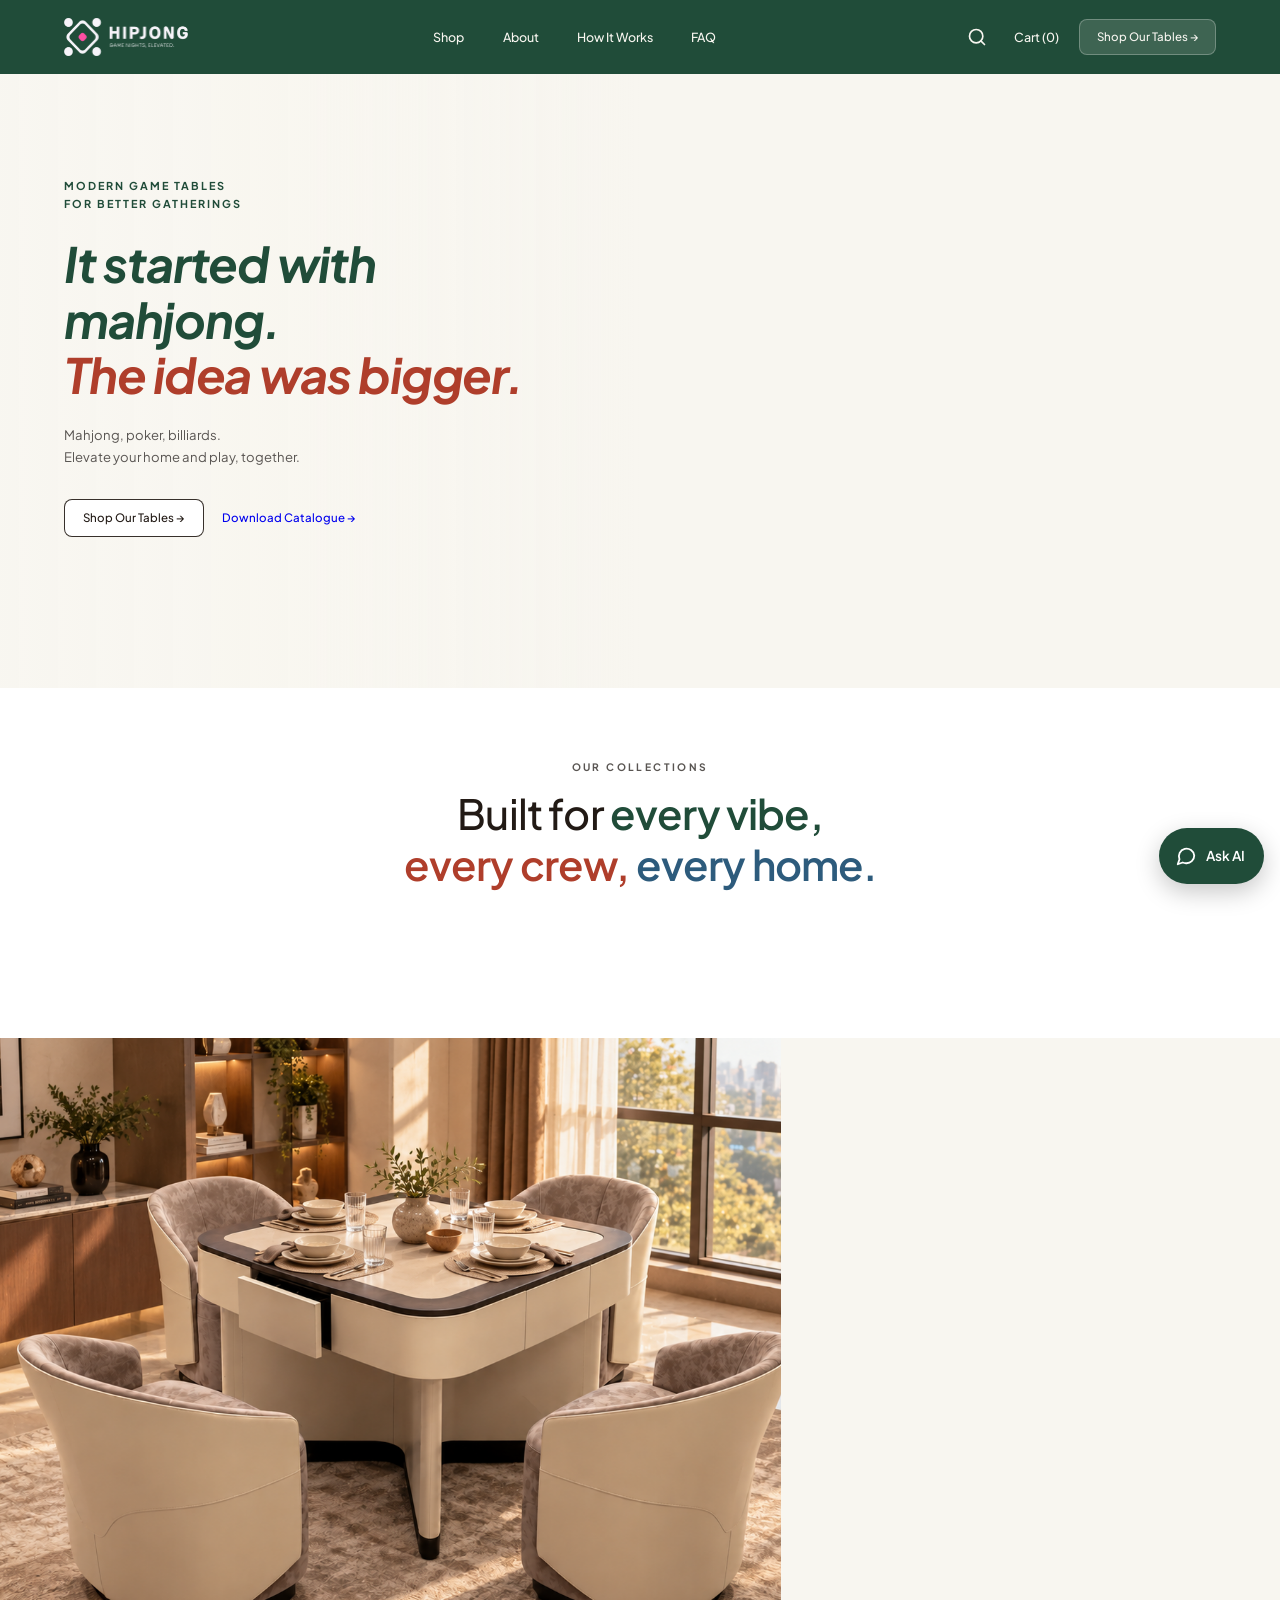
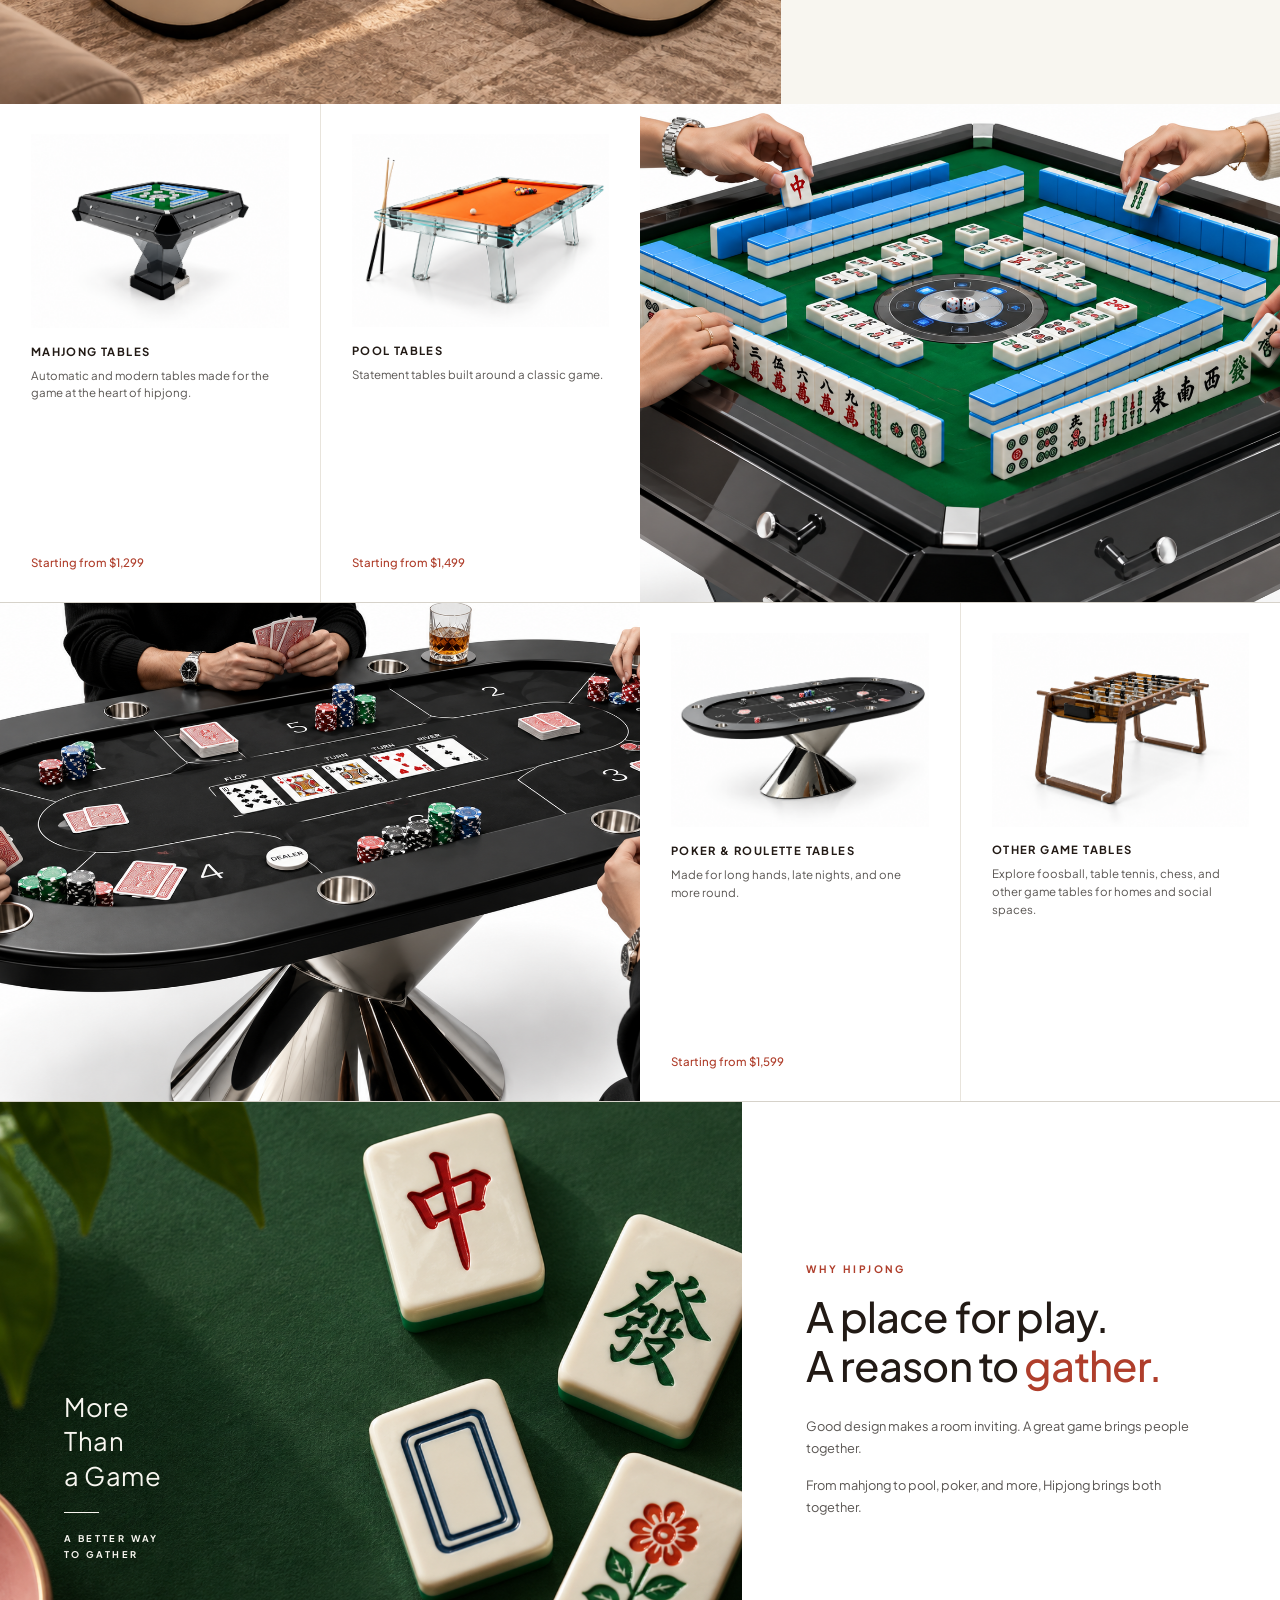
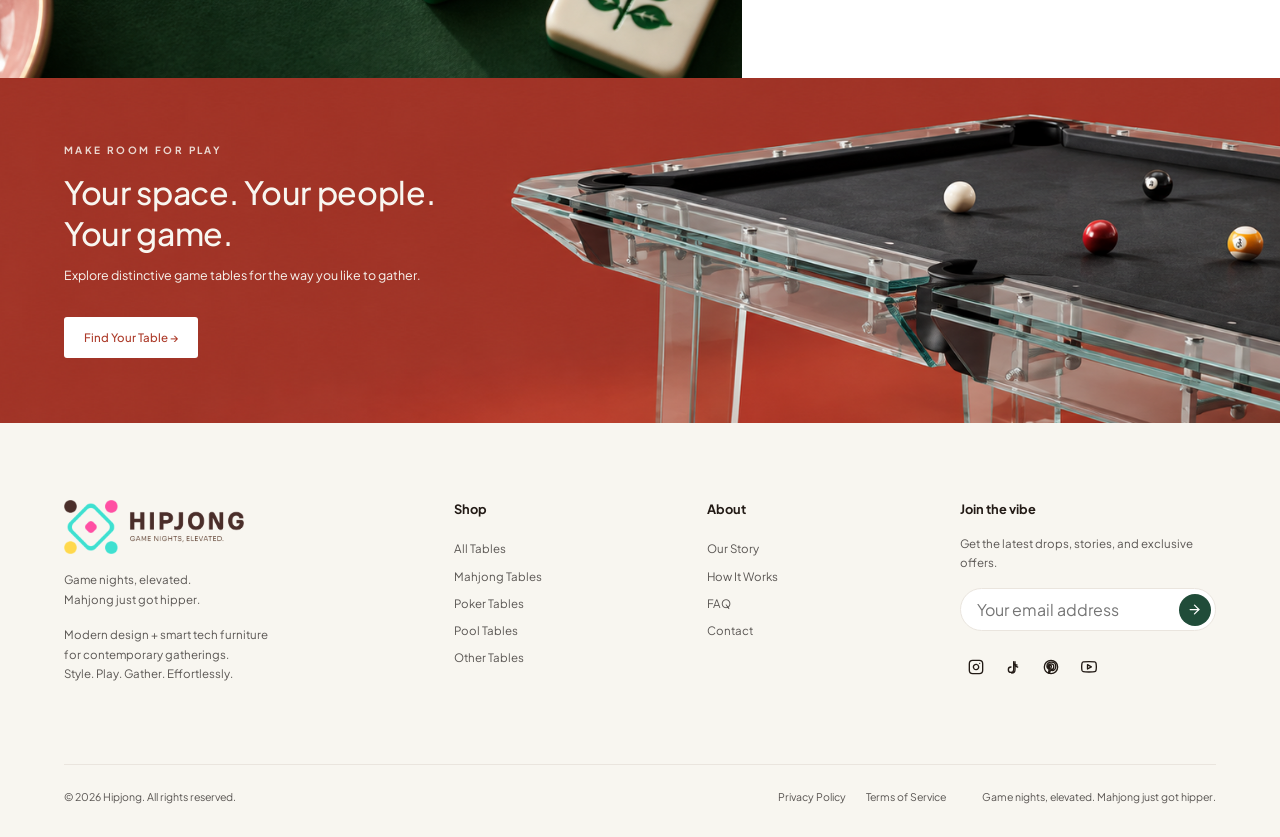
==== commit 3b30eeae: "add AI chat assistant and catalogue button" ====
--- a/index.html
+++ b/index.html
@@ -113,10 +113,11 @@
                 <span class="eyebrow reveal">MODERN GAME TABLES<br>FOR BETTER GATHERINGS</span>
                 <h1 class="headline reveal">It started with<br>mahjong.<br><span class="highlight">The idea was bigger.</span></h1>
                 <p class="description reveal">Mahjong, poker, billiards.<br>Elevate your home and play, together.</p>
-
+            
                 <div class="cta-group reveal reveal-group">
-                    <a href="shop.html" class="btn btn-primary reveal">Shop Our Tables &rarr;</a>
-                </div>
+                <a href="shop.html" class="btn btn-primary reveal">Shop Our Tables &rarr;</a>
+                <a href="shop.html" class="btn btn-navbar reveal">Download Catalogue &rarr;</a>
+            </div>
             </div>
         </div>
         <div class="split-hero-visual">
@@ -177,7 +178,7 @@
                         </svg>
                     </div>
                     <div class="mode-text">
-                        <h4>Day Mode</h4>
+                        <h4>Dining Table</h4>
                         <p>Sleek, minimalist<br>dining table.</p>
                     </div>
                 </div>
@@ -191,7 +192,7 @@
                         </svg>
                     </div>
                     <div class="mode-text">
-                        <h4>Night Mode</h4>
+                        <h4>Mahjong Table</h4>
                         <p>Premium automatic<br>mahjong setup.</p>
                     </div>
                 </div>
@@ -360,5 +361,6 @@
     <script src="search.js" defer></script>
     <script src="forms.js" defer></script>
     <script src="reveal-toggle.js" defer></script>
+    <script src="chatbot.js" defer></script>
 </body>
 </html>
--- a/style.css
+++ b/style.css
@@ -589,7 +589,7 @@
     font-weight: 700;
     letter-spacing: 3px;
     line-height: 1.8;
-    color: var(--text-dark);
+    color: var(--white); /* Updated */
     z-index: 4;
     transition: color 0.6s ease;
 }
@@ -597,7 +597,7 @@
 .floating-text .line {
     width: 30px;
     height: 1.5px;
-    background-color: var(--text-dark);
+    background-color: var(--white); /* Updated */
     margin-top: clamp(0.75rem, 2vw, 1.5rem);
     transition: background-color 0.6s ease;
 }
--- a/pages-extra.css
+++ b/pages-extra.css
@@ -1014,4 +1014,91 @@
         width: 68px !important; 
         height: 68px !important; 
     }
+}
+.hero-full-bleed {
+    display: block !important;
+    position: relative !important;
+
+    /* Memaksa elemen selebar layar 100% menembus semua pembatas */
+    width: 100vw !important;
+    margin-left: calc(50% - 50vw) !important;
+    margin-right: calc(50% - 50vw) !important;
+    max-width: 100vw !important;
+
+    min-height: 80vh;
+    background-color: var(--white);
+    overflow: hidden;
+}
+
+/* Teks ditumpuk (overlay) di atas foto full-bleed */
+.hero-full-bleed .content-text {
+    position: absolute !important;
+    inset: 0 !important;
+    z-index: 2;
+    display: flex;
+    flex-direction: column;
+    justify-content: center;
+    /* Padding dinamis agar teks tetap rapi dan sejajar dengan margin logo/konten lain */
+    padding: clamp(3rem, 8vw, 6rem) clamp(3rem, 5vw, 6rem) !important;
+    padding-left: max(2rem, calc((100vw - 1240px) / 2)) !important;
+    /* Gradasi gelap di sisi kiri supaya teks tetap terbaca di atas foto */
+    background: linear-gradient(to right, rgba(20, 16, 14, 0.72) 0%, rgba(20, 16, 14, 0.45) 35%, rgba(20, 16, 14, 0) 70%);
+}
+
+.hero-full-bleed .content-text .eyebrow,
+.hero-full-bleed .content-text .rd-title,
+.hero-full-bleed .content-text .rd-lead {
+    color: var(--white) !important;
+}
+
+/* Jarak rapi antara judul dan body text, serta antar paragraf */
+.hero-full-bleed .content-text .rd-title {
+    margin-bottom: 1.5rem !important;
+}
+
+.hero-full-bleed .content-text .rd-lead {
+    max-width: 46ch;
+    line-height: 1.65;
+    font-size: clamp(1rem, 1.4vw, 1.1rem);
+    margin-top: 0 !important;
+    margin-bottom: 1.1rem !important;
+}
+
+.hero-full-bleed .content-text .rd-lead:last-of-type {
+    margin-bottom: 0 !important;
+}
+
+.hero-full-bleed .content-visual {
+    position: relative;
+    width: 100%;
+    height: 80vh;
+}
+
+.hero-full-bleed .content-visual img {
+    position: absolute;
+    top: 0;
+    left: 0;
+    width: 100%;
+    height: 100%;
+    object-fit: cover;
+    display: block;
+}
+
+/* Responsif untuk Layar HP dan Tablet Kecil */
+@media (max-width: 900px) {
+    .hero-full-bleed {
+        min-height: 60vh;
+    }
+
+    .hero-full-bleed .content-visual {
+        height: 60vh;
+        min-height: 60vh;
+    }
+
+    .hero-full-bleed .content-text {
+        justify-content: flex-end;
+        padding: 2.5rem 1.5rem !important;
+        /* Di layar sempit, gradasi dari bawah supaya teks tetap terbaca */
+        background: linear-gradient(to top, rgba(20, 16, 14, 0.8) 0%, rgba(20, 16, 14, 0.35) 55%, rgba(20, 16, 14, 0) 100%);
+    }
 }
